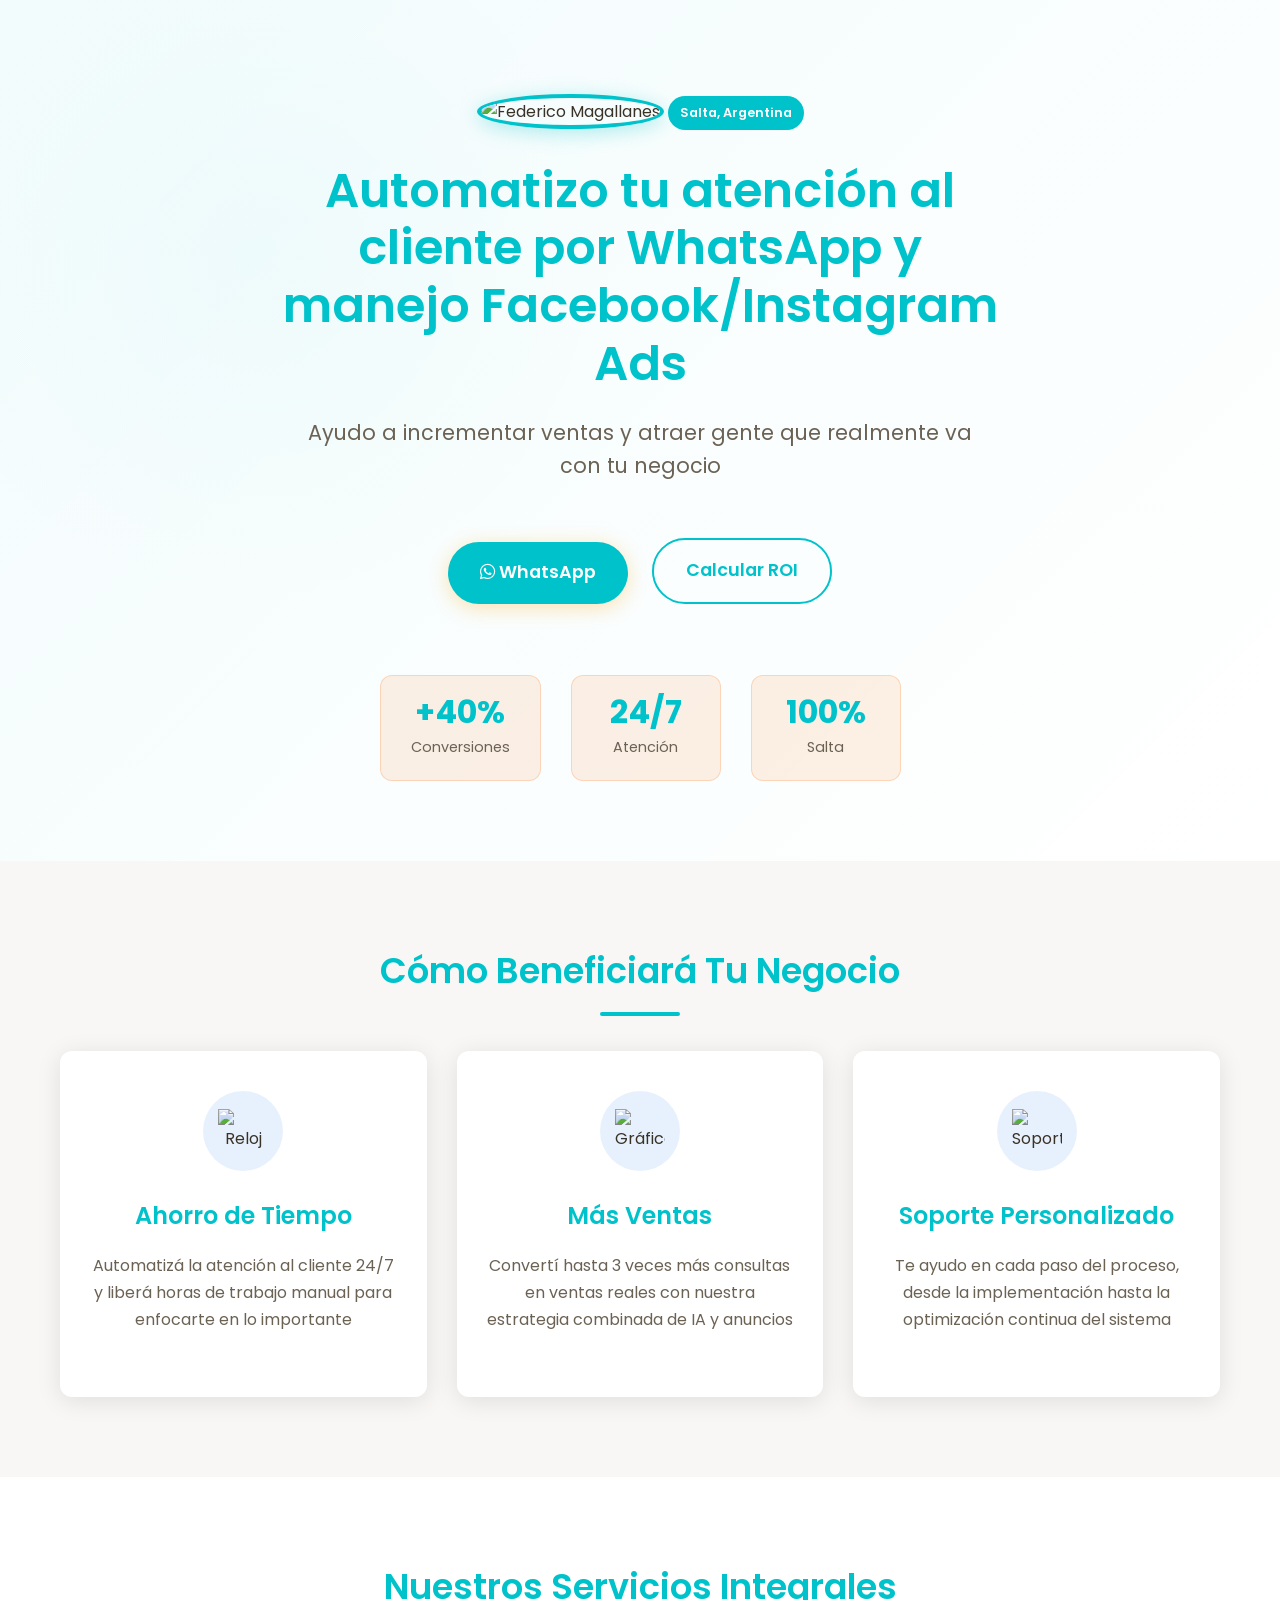
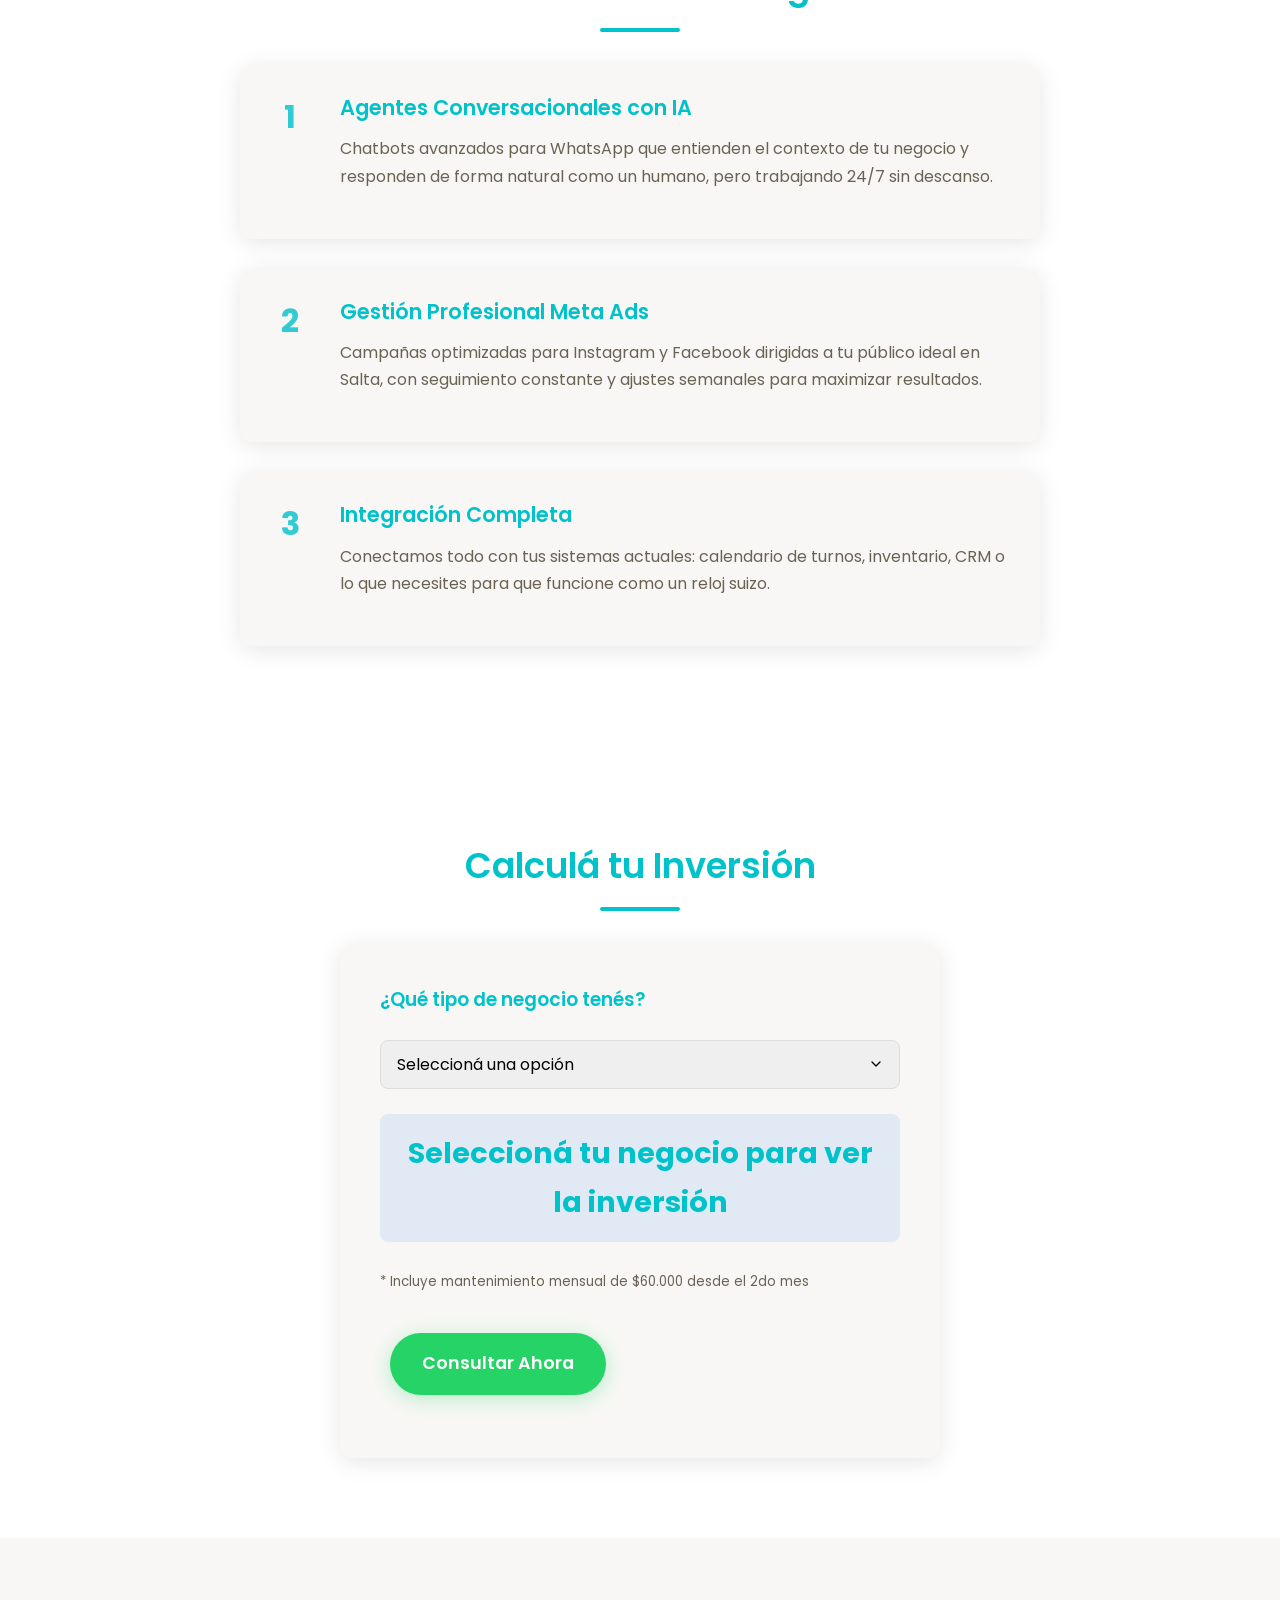
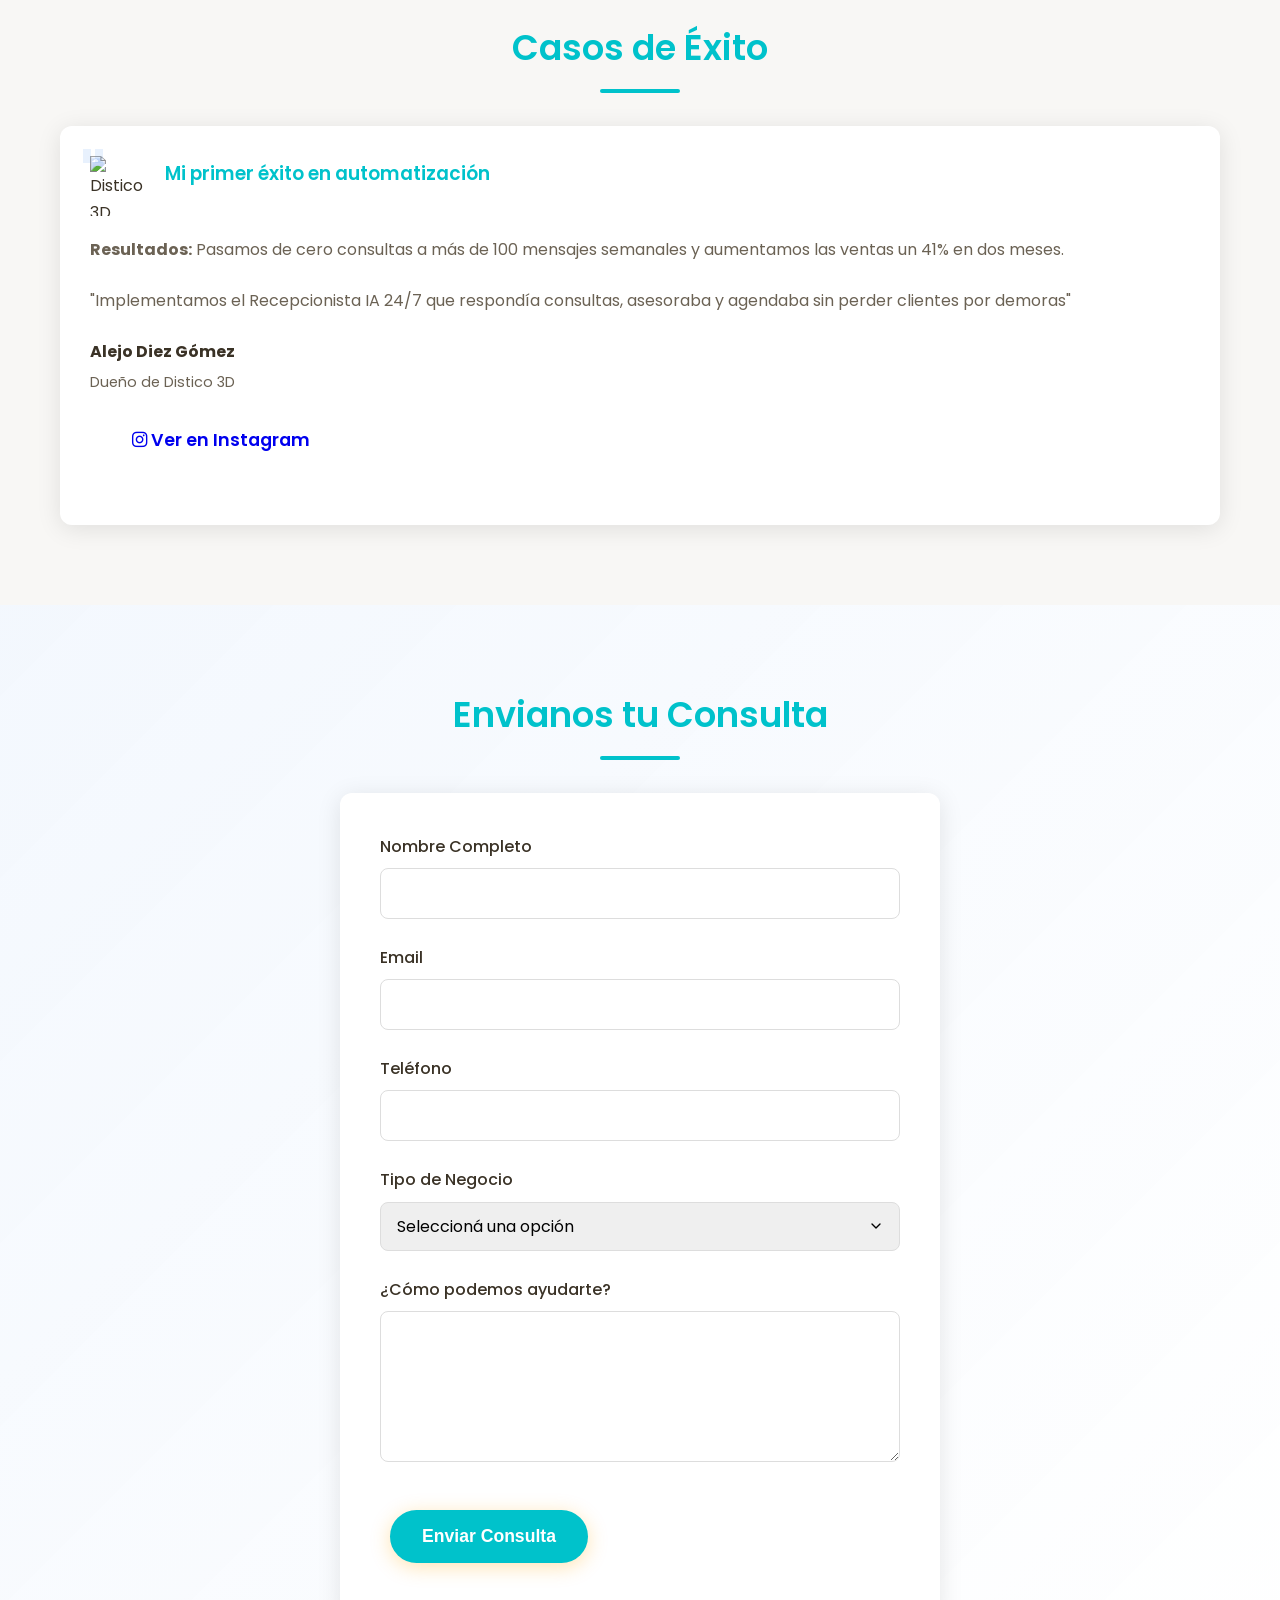
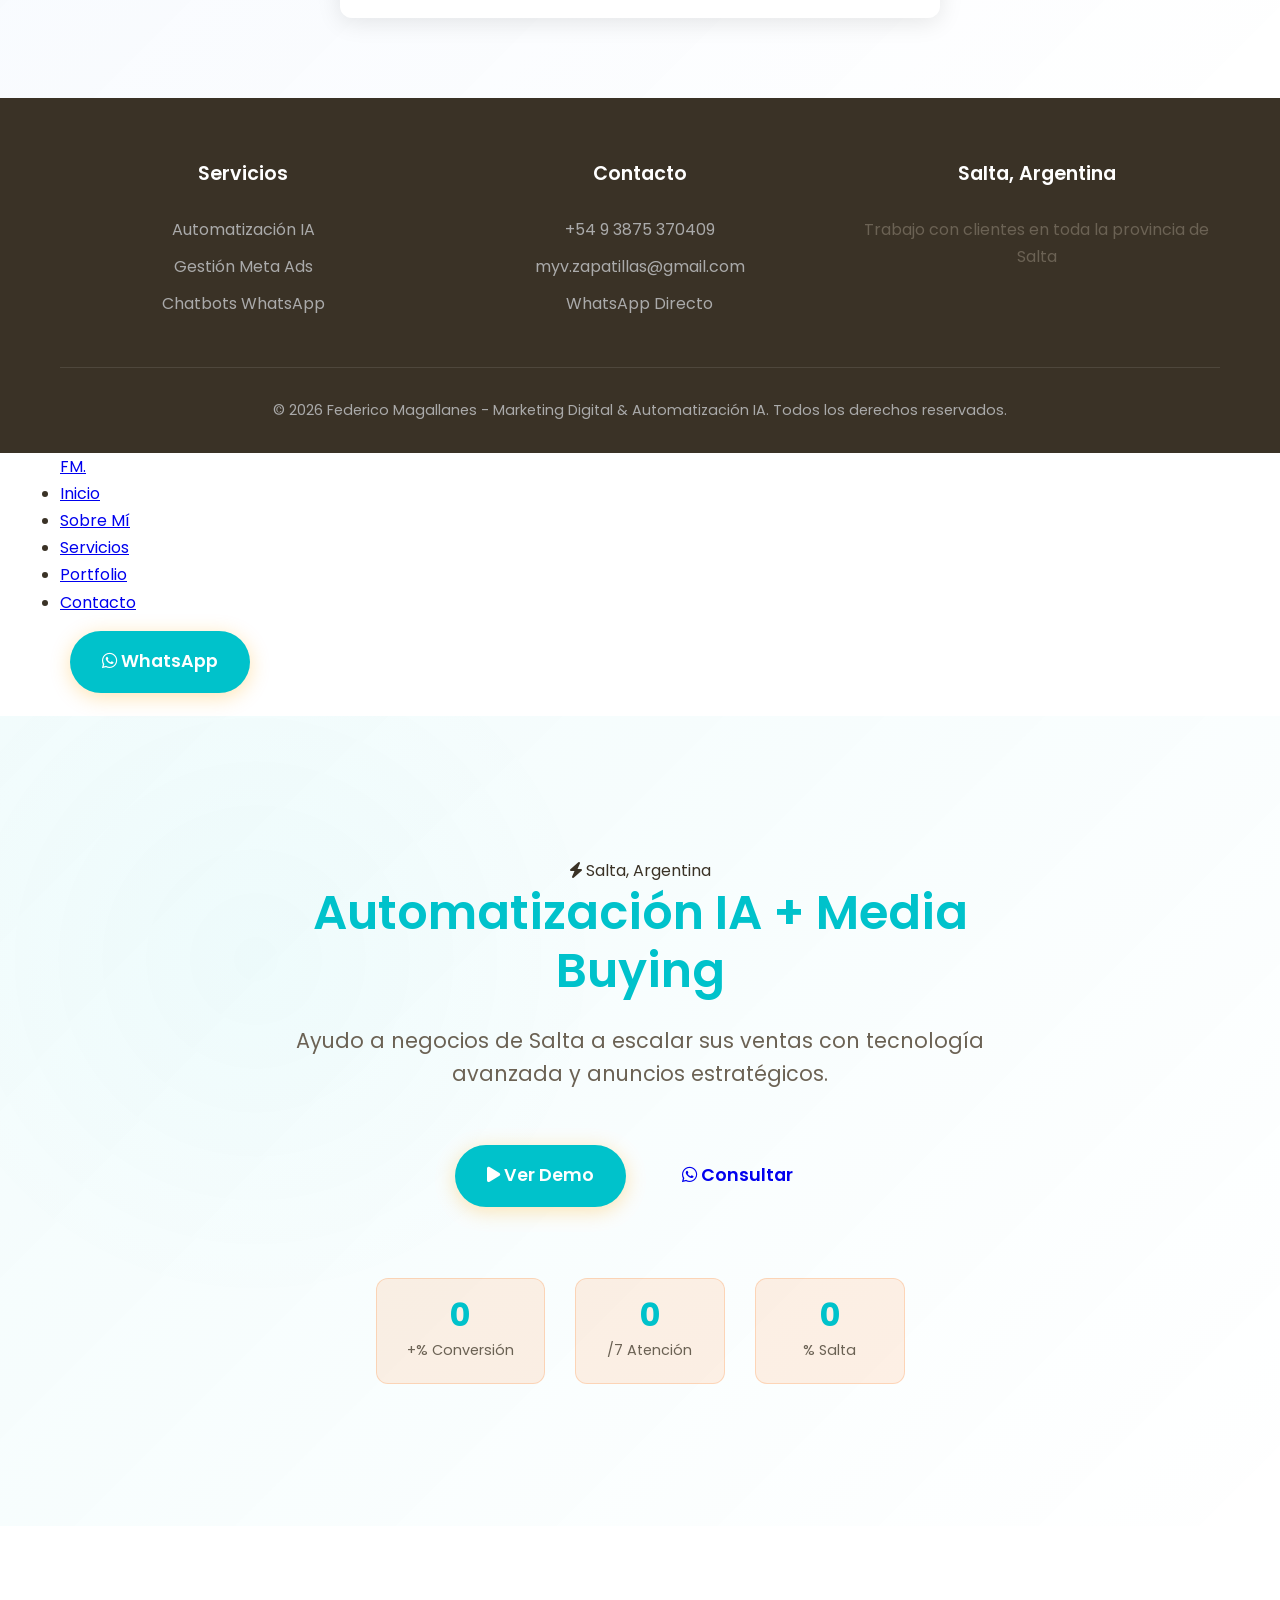
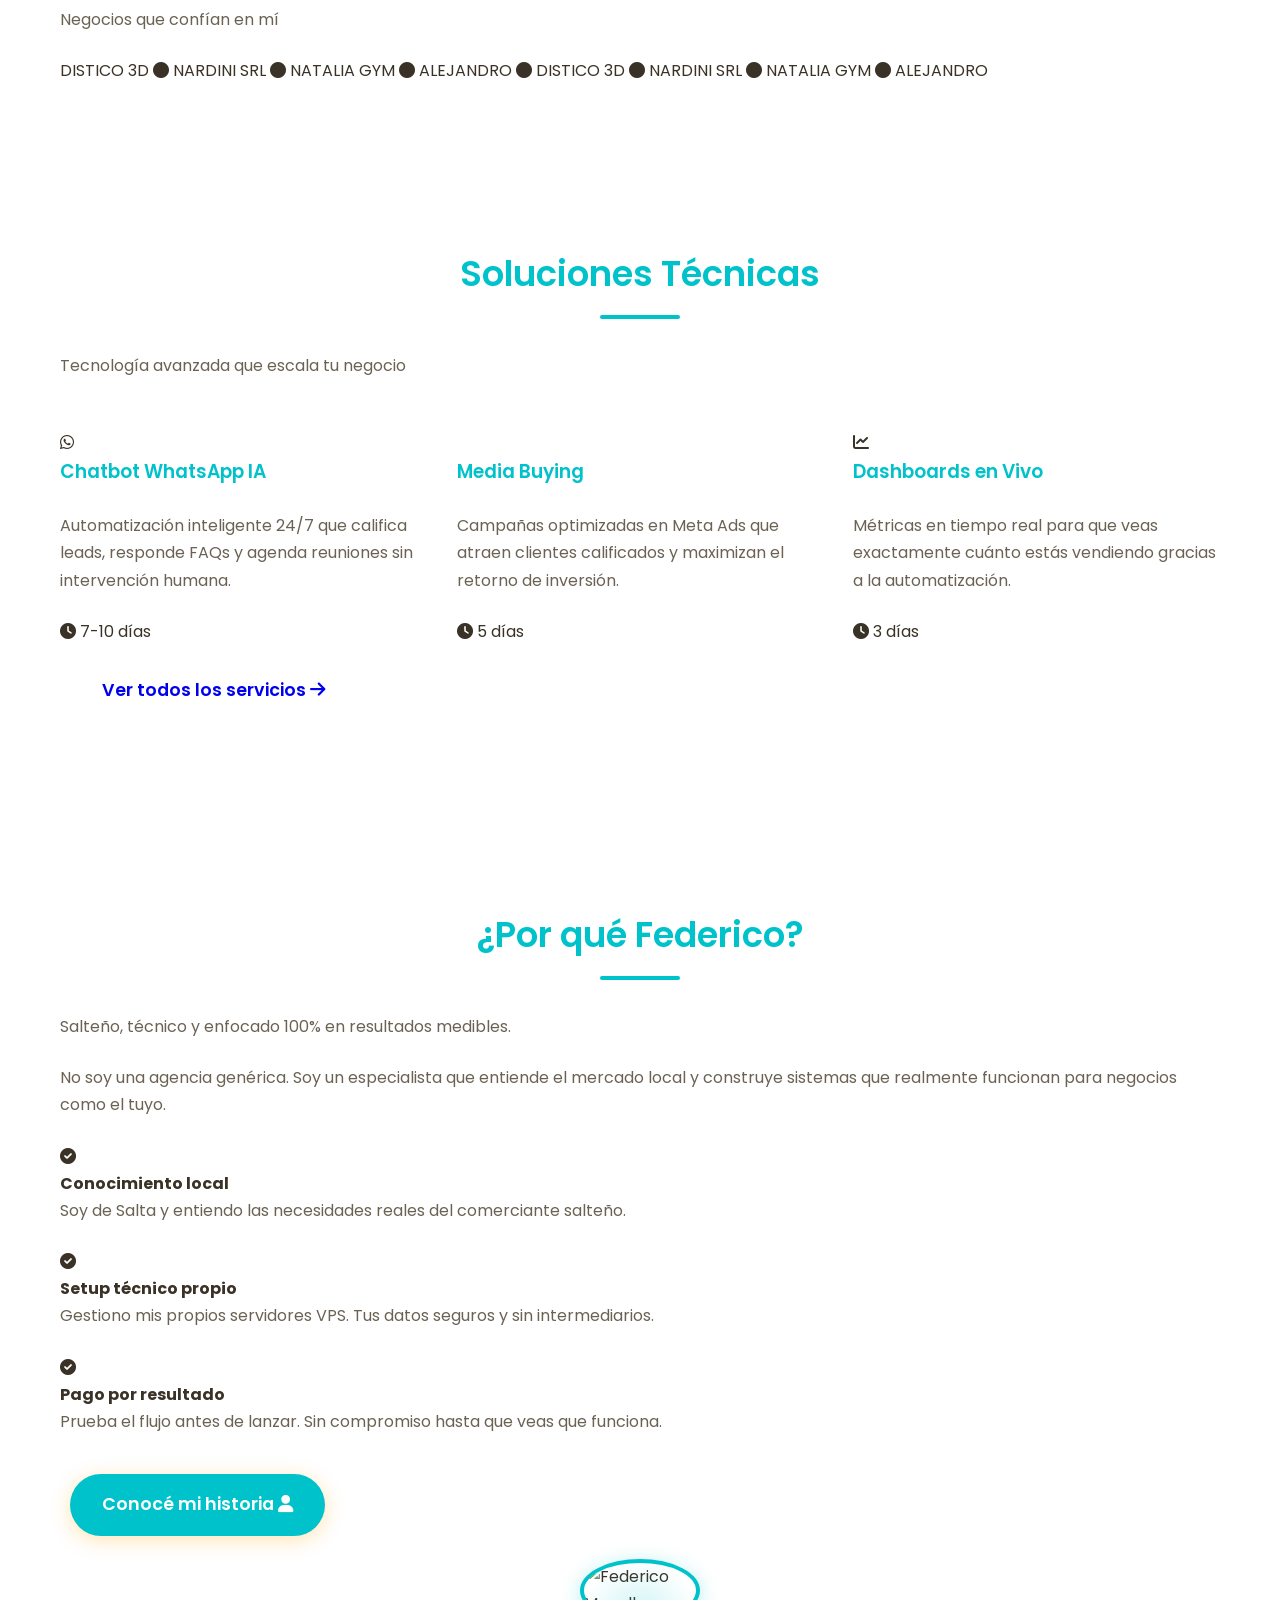
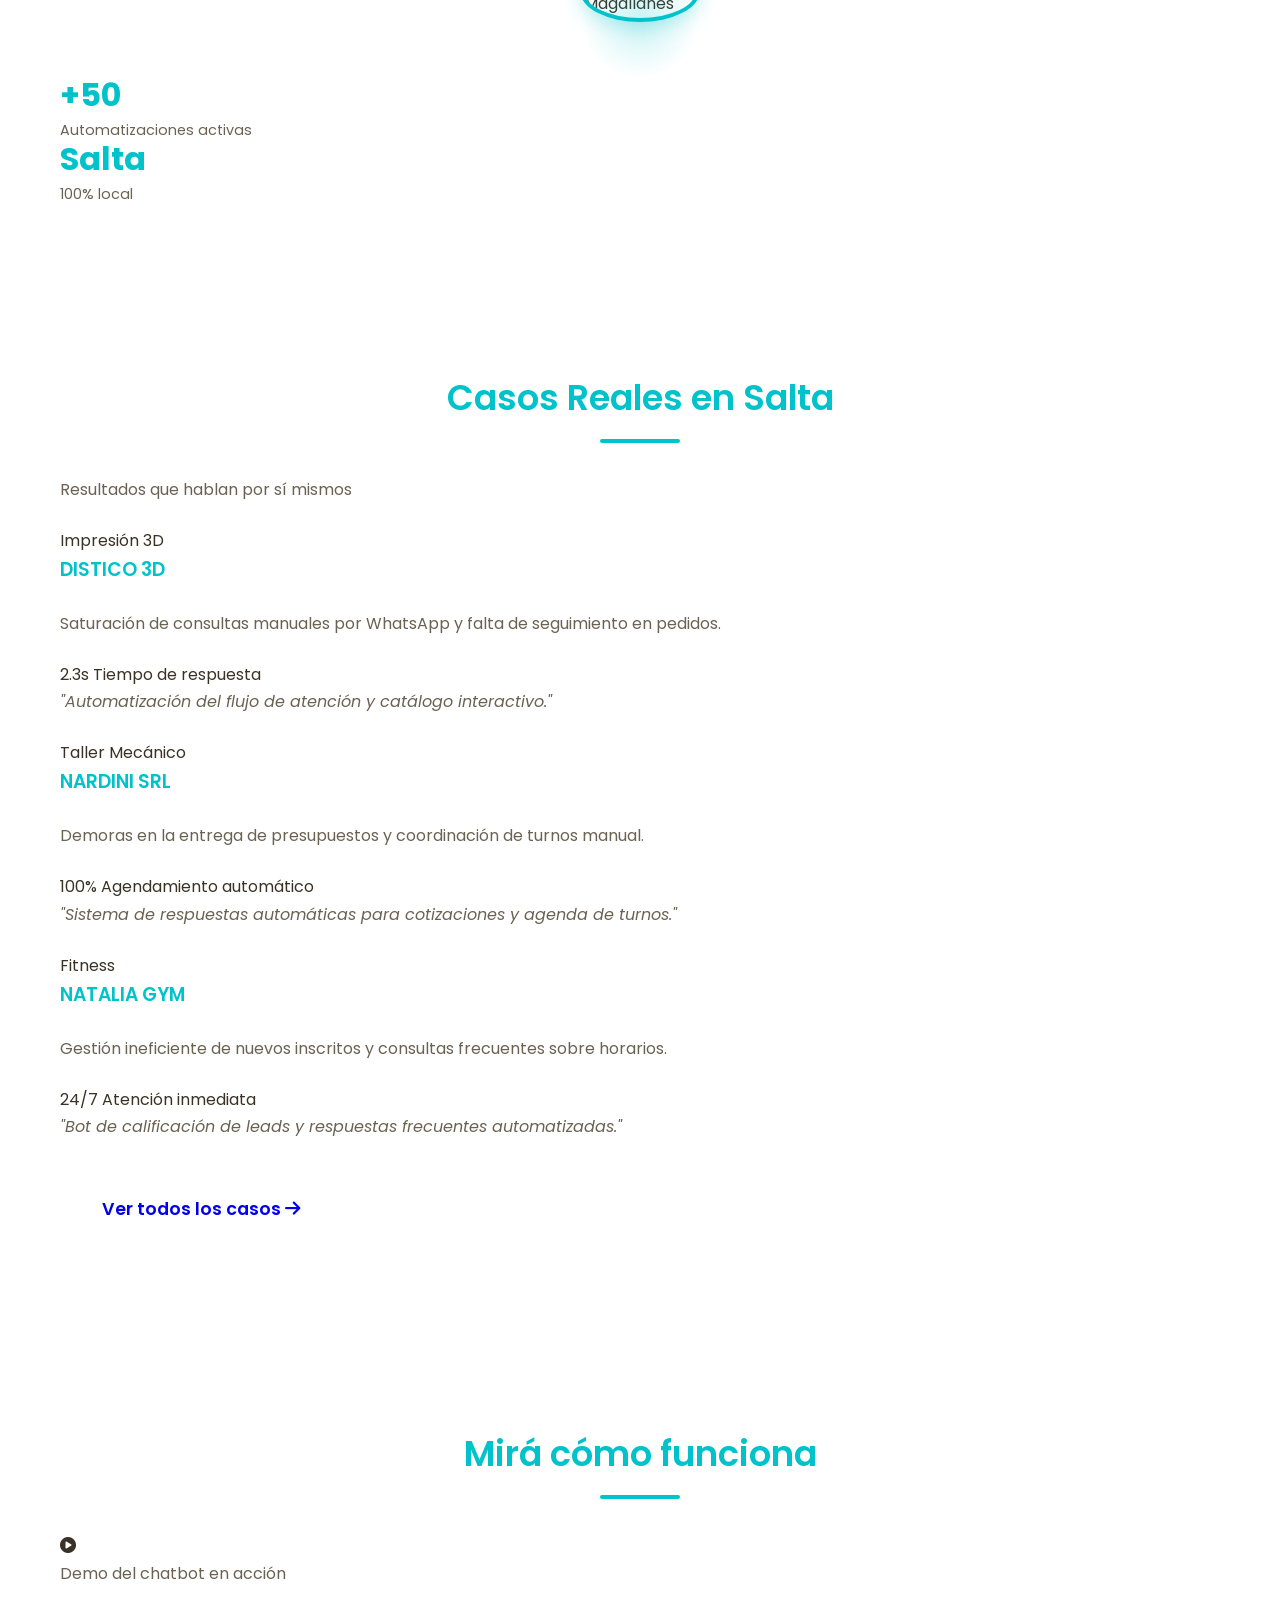
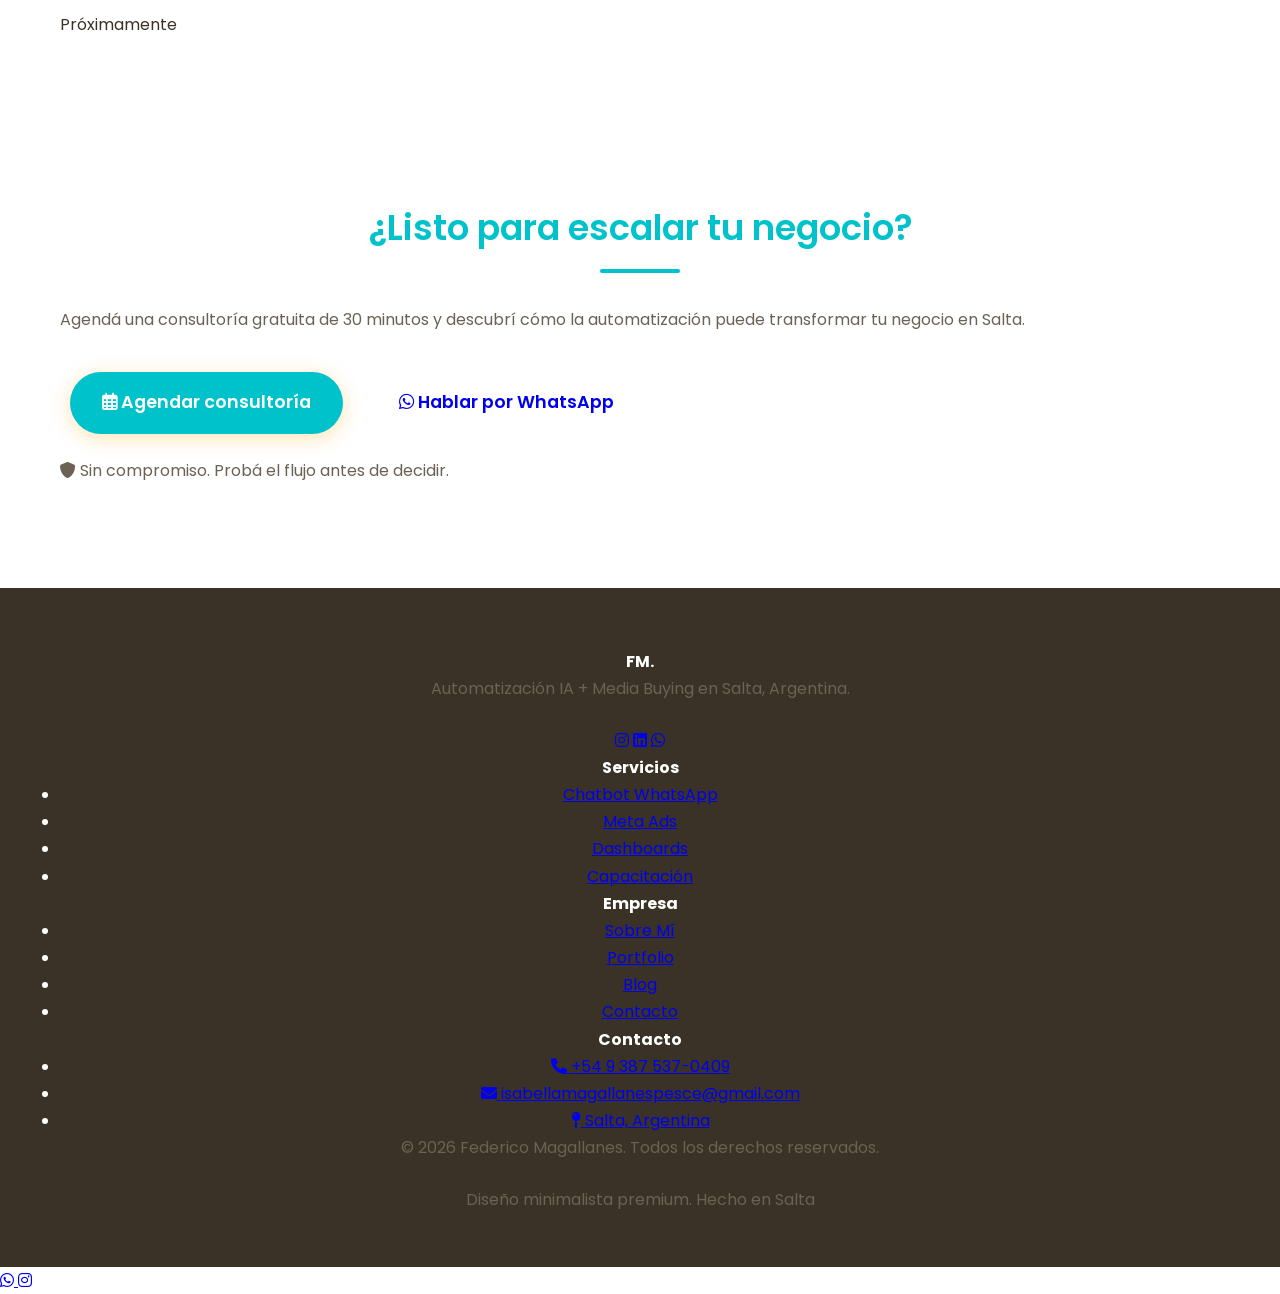
==== index.html @ a5367e41 "refactor: Eliminar casos de éxito, actualizar imágenes y cambiar email Co-authored-by: aider (openro" ====
<!DOCTYPE html>
<html lang="es">
<head>
    <meta charset="UTF-8">
    <meta name="viewport" content="width=device-width, initial-scale=1.0">
    <title>Federico Magallanes - Automatización IA + Meta Ads para Negocios</title>
    <link rel="preconnect" href="https://fonts.googleapis.com">
    <link rel="preconnect" href="https://fonts.gstatic.com" crossorigin>
    <link href="https://fonts.googleapis.com/css2?family=Poppins:wght@300;400;500;600;700&display=swap" rel="stylesheet">
    <style>
        :root {
            --primary: #FF8C66; /* Gris anaranjado */
            --primary-dark: #E67E5A;
            --primary-light: rgba(255, 140, 102, 0.1);
            --text: #1A1A1A;
            --text-light: #666666;
            --bg: #F8F9FA;
            --card-bg: #FFFFFF;
            --shadow: 0 4px 24px rgba(0, 0, 0, 0.1);
            --transition: all 0.3s cubic-bezier(0.25, 0.8, 0.25, 1);
            --glow: 0 0 15px rgba(255, 165, 0, 0.3);
            --whatsapp: #25D366;
        }

        * {
            margin: 0;
            padding: 0;
            box-sizing: border-box;
        }

        body {
            background-color: var(--bg);
            color: var(--text);
            font-family: 'Poppins', sans-serif;
            line-height: 1.7;
            scroll-behavior: smooth;
        }

        .container {
            max-width: 1200px;
            margin: 0 auto;
            padding: 0 20px;
        }

        section {
            padding: 80px 0;
            position: relative;
        }

        h1, h2, h3 {
            color: var(--primary);
            margin-bottom: 1.5rem;
            font-weight: 600;
        }

        h1 {
            font-size: 3rem;
            line-height: 1.2;
        }

        h2 {
            font-size: 2.2rem;
            text-align: center;
            margin-bottom: 3rem;
            position: relative;
        }

        h2:after {
            content: '';
            position: absolute;
            bottom: -15px;
            left: 50%;
            transform: translateX(-50%);
            width: 80px;
            height: 4px;
            background: var(--primary);
            border-radius: 2px;
        }

        p {
            color: var(--text-light);
            margin-bottom: 1.5rem;
        }

        /* Hero Section Premium */
        .hero {
            min-height: 90vh;
            display: flex;
            align-items: center;
            text-align: center;
            position: relative;
            overflow: hidden;
            background: 
                linear-gradient(135deg, rgba(255,107,0,0.08) 0%, rgba(0,0,0,0) 100%),
                radial-gradient(circle at 20% 30%, rgba(255,107,0,0.05) 0%, transparent 30%);
        }

        .hero-content {
            max-width: 800px;
            margin: 0 auto;
            position: relative;
            z-index: 2;
        }

        .hero p.hero-subtitle {
            font-size: 1.3rem;
            margin-bottom: 2.5rem;
            max-width: 700px;
            margin-left: auto;
            margin-right: auto;
            line-height: 1.6;
        }

        .hero-cta {
            margin-bottom: 3rem;
        }

        .hero-stats {
            display: flex;
            justify-content: center;
            gap: 30px;
            flex-wrap: wrap;
            margin-top: 40px;
        }

        .stat-item {
            text-align: center;
            background: rgba(255,107,0,0.1);
            padding: 20px 30px;
            border-radius: 12px;
            min-width: 150px;
            border: 1px solid rgba(255,107,0,0.2);
        }

        .stat-number {
            display: block;
            font-size: 2rem;
            font-weight: 700;
            color: var(--primary);
            line-height: 1;
            margin-bottom: 5px;
        }

        .stat-label {
            font-size: 0.9rem;
            color: var(--text-light);
        }

        @media (max-width: 768px) {
            .hero-stats {
                gap: 15px;
            }
            .stat-item {
                padding: 15px;
                min-width: 120px;
            }
            .stat-number {
                font-size: 1.5rem;
            }
        }

        .hero-bg {
            position: absolute;
            opacity: 0.03;
            font-size: 30rem;
            font-weight: 700;
            color: var(--primary);
            z-index: 1;
            user-select: none;
        }

        .bg-left {
            left: -100px;
            top: -100px;
        }

        .bg-right {
            right: -100px;
            bottom: -100px;
        }

        /* Premium Button Styles */
        .btn {
            display: inline-block;
            padding: 16px 32px;
            border-radius: 50px;
            font-weight: 600;
            text-decoration: none;
            transition: var(--transition);
            cursor: pointer;
            border: none;
            font-size: 1.1rem;
            margin: 15px 10px;
            text-align: center;
            position: relative;
            overflow: hidden;
        }

        .btn-primary {
            background-color: var(--primary);
            color: white;
            box-shadow: 0 4px 20px rgba(255, 165, 0, 0.3);
        }

        .btn-whatsapp {
            background-color: var(--whatsapp);
            color: white;
            box-shadow: 0 4px 20px rgba(37, 211, 102, 0.3);
        }

        .btn-whatsapp:hover {
            background-color: #20B85E;
            transform: translateY(-2px);
            box-shadow: 0 6px 20px rgba(37, 211, 102, 0.4);
        }

        .btn-primary:hover {
            transform: translateY(-3px);
            box-shadow: var(--glow);
        }

        .btn-secondary {
            background-color: transparent;
            color: var(--primary);
            border: 2px solid var(--primary);
        }

        .btn-secondary:hover {
            background-color: var(--primary-light);
            transform: translateY(-3px);
        }

        /* Benefits Section */
        .benefits {
            background-color: var(--card-bg);
        }

        .benefits-grid {
            display: grid;
            grid-template-columns: repeat(auto-fit, minmax(300px, 1fr));
            gap: 30px;
            margin-top: 50px;
        }

        .benefit-card {
            background: white;
            border-radius: 12px;
            padding: 40px 30px;
            box-shadow: var(--shadow);
            transition: var(--transition);
            text-align: center;
        }

        .benefit-card:hover {
            transform: translateY(-10px);
            box-shadow: 0 15px 30px rgba(0,0,0,0.12);
        }

        .benefit-icon {
            width: 80px;
            height: 80px;
            margin: 0 auto 25px;
            border-radius: 50%;
            background: rgba(26,115,232,0.1);
            display: flex;
            align-items: center;
            justify-content: center;
            transition: var(--transition);
        }

        .benefit-card:hover .benefit-icon {
            background: rgba(26,115,232,0.2);
            transform: scale(1.1);
        }

        .benefit-icon svg {
            width: 40px;
            height: 40px;
            fill: var(--primary);
        }

        .benefit-card h3 {
            margin-bottom: 15px;
            font-size: 1.5rem;
        }

        /* Features Section */
        .features-list {
            max-width: 800px;
            margin: 0 auto;
        }

        .feature-item {
            display: flex;
            align-items: flex-start;
            margin-bottom: 30px;
            background: var(--card-bg);
            padding: 25px;
            border-radius: 12px;
            box-shadow: var(--shadow);
            transition: var(--transition);
        }

        .feature-item:hover {
            transform: translateY(-5px);
            box-shadow: 0 10px 25px rgba(0,0,0,0.1);
        }

        .feature-number {
            font-size: 2rem;
            font-weight: 700;
            color: var(--primary);
            opacity: 0.8;
            margin-right: 25px;
            min-width: 50px;
            text-align: center;
        }

        .feature-content h3 {
            margin-bottom: 10px;
            font-size: 1.3rem;
        }

        /* Contact Form */
        .contact {
            background: linear-gradient(135deg, rgba(26,115,232,0.05) 0%, rgba(255,255,255,0) 100%);
        }

        .form-container {
            max-width: 600px;
            margin: 0 auto;
            background: white;
            padding: 40px;
            border-radius: 12px;
            box-shadow: var(--shadow);
        }

        .form-group {
            margin-bottom: 25px;
        }

        .form-group label {
            display: block;
            margin-bottom: 8px;
            font-weight: 500;
            color: var(--text);
        }

        .form-control {
            width: 100%;
            padding: 12px 16px;
            border: 1px solid #ddd;
            border-radius: 8px;
            font-size: 1rem;
            font-family: 'Poppins', sans-serif;
            transition: var(--transition);
        }

        .form-control:focus {
            border-color: var(--primary);
            outline: none;
            box-shadow: 0 0 0 2px rgba(26,115,232,0.2);
        }

        /* Calculator Section */
        .calculator {
            background-color: var(--card-bg);
            padding: 40px;
            border-radius: 12px;
            box-shadow: var(--shadow);
            max-width: 600px;
            margin: 0 auto;
            transition: var(--transition);
        }

        .calculator:hover {
            box-shadow: 0 15px 30px rgba(0,0,0,0.1);
        }

        select {
            appearance: none;
            background-image: url("data:image/svg+xml;charset=UTF-8,%3csvg xmlns='http://www.w3.org/2000/svg' viewBox='0 0 24 24' fill='none' stroke='currentColor' stroke-width='2' stroke-linecap='round' stroke-linejoin='round'%3e%3cpolyline points='6 9 12 15 18 9'%3e%3c/polyline%3e%3c/svg%3e");
            background-repeat: no-repeat;
            background-position: right 15px center;
            background-size: 16px;
        }

        .price-display {
            font-size: 1.8rem;
            font-weight: 700;
            color: var(--primary);
            margin: 25px 0;
            text-align: center;
            padding: 15px;
            background: rgba(26,115,232,0.1);
            border-radius: 8px;
            transition: var(--transition);
        }

        /* Caso de Estudio y Testimonios */
        .case-study-header {
            display: flex;
            align-items: center;
            gap: 15px;
            margin-bottom: 20px;
        }

        .case-logo {
            width: 60px;
            height: 60px;
            object-fit: contain;
        }

        .case-study-stats {
            display: flex;
            justify-content: space-around;
            margin: 20px 0;
        }

        .stat {
            text-align: center;
        }

        .stat .number {
            font-size: 1.8rem;
            font-weight: 700;
            color: var(--primary);
            display: block;
            line-height: 1;
        }

        .stat .label {
            font-size: 0.9rem;
            color: var(--text-light);
        }

        .case-instagram-btn {
            margin-top: 20px;
            display: inline-flex;
            align-items: center;
            gap: 8px;
        }
        .testimonials {
            background-color: var(--card-bg);
        }

        .testimonial-grid {
            display: grid;
            grid-template-columns: repeat(auto-fit, minmax(280px, 1fr));
            gap: 30px;
        }

        .testimonial-card {
            background: white;
            padding: 30px;
            border-radius: 12px;
            box-shadow: var(--shadow);
            position: relative;
            transition: var(--transition);
        }

        .testimonial-card:hover {
            transform: translateY(-5px);
        }

        .testimonial-card:before {
            content: '"';
            position: absolute;
            top: 20px;
            left: 20px;
            font-size: 4rem;
            color: rgba(26,115,232,0.1);
            font-weight: 700;
            line-height: 1;
            z-index: 0;
        }

        .testimonial-content {
            position: relative;
            z-index: 1;
        }

        .testimonial-author {
            display: flex;
            align-items: center;
            margin-top: 25px;
        }

        .author-avatar {
            width: 50px;
            height: 50px;
            border-radius: 50%;
            overflow: hidden;
            margin-right: 15px;
            background: var(--primary);
            color: white;
            display: flex;
            align-items: center;
            justify-content: center;
            font-weight: 700;
        }

        .author-info h4 {
            margin-bottom: 5px;
            color: var(--text);
        }

        .author-info p {
            color: var(--text-light);
            font-size: 0.9rem;
            margin: 0;
        }

        /* Footer */
        footer {
            background-color: var(--text);
            color: white;
            padding: 60px 0 30px;
            text-align: center;
        }

        .footer-content {
            display: grid;
            grid-template-columns: repeat(auto-fit, minmax(250px, 1fr));
            gap: 30px;
            margin-bottom: 40px;
        }

        .footer-column h3 {
            color: white;
            margin-bottom: 25px;
            font-size: 1.2rem;
        }

        .footer-column ul {
            list-style: none;
        }

        .footer-column li {
            margin-bottom: 10px;
        }

        .footer-column a {
            color: #aaa;
            text-decoration: none;
            transition: var(--transition);
        }

        .footer-column a:hover {
            color: white;
            text-decoration: underline;
        }

        .copyright {
            padding-top: 30px;
            border-top: 1px solid rgba(255,255,255,0.1);
            color: #aaa;
            font-size: 0.9rem;
        }

        /* Animations */
        @keyframes fadeIn {
            from { opacity: 0; transform: translateY(20px); }
            to { opacity: 1; transform: translateY(0); }
        }

        .fade-in {
            animation: fadeIn 0.6s ease-out forwards;
        }

        .delay-1 { animation-delay: 0.2s; }
        .delay-2 { animation-delay: 0.4s; }
        .delay-3 { animation-delay: 0.6s; }

        /* Responsive */
        @media (max-width: 768px) {
            h1 {
                font-size: 2.5rem;
            }
            h2 {
                font-size: 2rem;
            }
            section {
                padding: 60px 0;
            }
        }

        @media (max-width: 480px) {
            h1 {
                font-size: 2rem;
            }
            h2 {
                font-size: 1.7rem;
            }
            .hero {
                min-height: 70vh;
            }
            .form-container,
            .calculator {
                padding: 25px;
            }
            .btn {
                display: block;
                width: 100%;
            }
        }
    </style>
</head>
<body>
    <!-- Hero Section -->
    <section class="hero">
        <div class="hero-content container">
            <div class="hero-profile">
                <img src="assets/img/federico-profile.png" alt="Federico Magallanes" class="profile-photo">
                <div class="profile-badge">Salta, Argentina</div>
            </div>
            <h1>Automatizo tu atención al cliente por WhatsApp y manejo Facebook/Instagram Ads</h1>
            <p class="hero-subtitle">Ayudo a incrementar ventas y atraer gente que realmente va con tu negocio</p>
            <div class="hero-cta">
                <a href="https://wa.me/5493875370409" class="btn btn-primary" target="_blank">
                    <i class="fab fa-whatsapp"></i> WhatsApp
                </a>
                <a href="#calculator" class="btn btn-secondary">Calcular ROI</a>
            </div>
            <div class="hero-stats">
                <div class="stat-item">
                    <span class="stat-number">+40%</span>
                    <span class="stat-label">Conversiones</span>
                </div>
                <div class="stat-item">
                    <span class="stat-number">24/7</span>
                    <span class="stat-label">Atención</span>
                </div>
                <div class="stat-item">
                    <span class="stat-number">100%</span>
                    <span class="stat-label">Salta</span>
                </div>
            </div>
        </div>
    </section>

    <!-- Benefits Section -->
    <section id="benefits" class="benefits">
        <div class="container">
            <h2>Cómo Beneficiará Tu Negocio</h2>
            <div class="benefits-grid">
                <div class="benefit-card fade-in delay-1">
                    <div class="benefit-icon">
                        <img src="https://cdn-icons-png.flaticon.com/512/3209/3209100.png" alt="Reloj" style="width: 50px;">
                    </div>
                    <h3>Ahorro de Tiempo</h3>
                    <p>Automatizá la atención al cliente 24/7 y liberá horas de trabajo manual para enfocarte en lo importante</p>
                </div>
                <div class="benefit-card fade-in delay-2">
                    <div class="benefit-icon">
                        <img src="https://cdn-icons-png.flaticon.com/512/3135/3135679.png" alt="Gráfico" style="width: 50px;">
                    </div>
                    <h3>Más Ventas</h3>
                    <p>Convertí hasta 3 veces más consultas en ventas reales con nuestra estrategia combinada de IA y anuncios</p>
                </div>
                <div class="benefit-card fade-in delay-3">
                    <div class="benefit-icon">
                        <img src="https://cdn-icons-png.flaticon.com/512/1006/1006363.png" alt="Soporte" style="width: 50px;">
                    </div>
                    <h3>Soporte Personalizado</h3>
                    <p>Te ayudo en cada paso del proceso, desde la implementación hasta la optimización continua del sistema</p>
                </div>
            </div>
        </div>
    </section>

    <!-- Features Section -->
    <section class="features">
        <div class="container">
            <h2>Nuestros Servicios Integrales</h2>
            <div class="features-list">
                <div class="feature-item fade-in">
                    <div class="feature-number">1</div>
                    <div class="feature-content">
                        <h3>Agentes Conversacionales con IA</h3>
                        <p>Chatbots avanzados para WhatsApp que entienden el contexto de tu negocio y responden de forma natural como un humano, pero trabajando 24/7 sin descanso.</p>
                    </div>
                </div>
                <div class="feature-item fade-in delay-1">
                    <div class="feature-number">2</div>
                    <div class="feature-content">
                        <h3>Gestión Profesional Meta Ads</h3>
                        <p>Campañas optimizadas para Instagram y Facebook dirigidas a tu público ideal en Salta, con seguimiento constante y ajustes semanales para maximizar resultados.</p>
                    </div>
                </div>
                <div class="feature-item fade-in delay-2">
                    <div class="feature-number">3</div>
                    <div class="feature-content">
                        <h3>Integración Completa</h3>
                        <p>Conectamos todo con tus sistemas actuales: calendario de turnos, inventario, CRM o lo que necesites para que funcione como un reloj suizo.</p>
                    </div>
                </div>
            </div>
        </div>
    </section>

    <!-- Calculator Section -->
    <section class="calculator-section">
        <div class="container">
            <h2>Calculá tu Inversión</h2>
            <div class="calculator fade-in">
                <h3>¿Qué tipo de negocio tenés?</h3>
                <select id="businessType" class="form-control">
                    <option value="">Seleccioná una opción</option>
                    <option value="300000">Comercio simple (ropa, ferretería, dietética)</option>
                    <option value="350000">Gastronomía (cafetería, restaurante)</option>
                    <option value="400000">Servicios profesionales (médico, abogado, contador)</option>
                    <option value="400000">Deportes y bienestar (pilates, gimnasio, canchita)</option>
                    <option value="500000">Inmobiliaria o turismo</option>
                    <option value="550000">Negocio con stock y asesoramiento (perfumería, tecnología)</option>
                    <option value="700000">Empresa mediana o múltiples sucursales</option>
                </select>
                <div class="price-display" id="priceDisplay">Seleccioná tu negocio para ver la inversión</div>
                <p><small>* Incluye mantenimiento mensual de $60.000 desde el 2do mes</small></p>
                <a href="https://wa.me/5493875370409" class="btn btn-whatsapp">Consultar Ahora</a>
            </div>
        </div>
    </section>

    <!-- Testimonials Section -->
    <section class="testimonials">
        <div class="container">
            <h2>Casos de Éxito</h2>
            <div class="testimonial-grid">
                <div class="testimonial-card fade-in">
                    <div class="case-study-header">
                        <img src="assets/img/clientes/logodistico.png" alt="Distico 3D" class="case-logo">
                        <h3>Mi primer éxito en automatización</h3>
                    </div>
                    <div class="testimonial-content">
                        <p><strong>Resultados:</strong> Pasamos de cero consultas a más de 100 mensajes semanales y aumentamos las ventas un 41% en dos meses.</p>
                        <p>"Implementamos el Recepcionista IA 24/7 que respondía consultas, asesoraba y agendaba sin perder clientes por demoras"</p>
                        <div class="author-info">
                            <h4>Alejo Diez Gómez</h4>
                            <p>Dueño de Distico 3D</p>
                        </div>
                        <a href="https://instagram.com/distico3d" target="_blank" class="btn btn-outline case-instagram-btn">
                            <i class="fab fa-instagram"></i> Ver en Instagram
                        </a>
                    </div>
                </div>
            </div>
        </div>
    </section>

    <!-- Contact Section -->
    <section id="contact" class="contact">
        <div class="container">
            <h2>Envianos tu Consulta</h2>
            <div class="form-container fade-in">
                <form id="contactForm">
                    <div class="form-group">
                        <label for="name">Nombre Completo</label>
                        <input type="text" id="name" class="form-control" required>
                    </div>
                    <div class="form-group">
                        <label for="email">Email</label>
                        <input type="email" id="email" class="form-control" required>
                    </div>
                    <div class="form-group">
                        <label for="phone">Teléfono</label>
                        <input type="tel" id="phone" class="form-control" required>
                    </div>
                    <div class="form-group">
                        <label for="business">Tipo de Negocio</label>
                        <select id="business" class="form-control">
                            <option value="">Seleccioná una opción</option>
                            <option value="comercio">Comercio</option>
                            <option value="gastronomia">Gastronomía</option>
                            <option value="servicios">Servicios Profesionales</option>
                            <option value="otros">Otros</option>
                        </select>
                    </div>
                    <div class="form-group">
                        <label for="message">¿Cómo podemos ayudarte?</label>
                        <textarea id="message" rows="5" class="form-control"></textarea>
                    </div>
                    <button type="submit" class="btn btn-primary">Enviar Consulta</button>
                </form>
            </div>
        </div>
    </section>

    <!-- Footer -->
    <footer>
        <div class="container">
            <div class="footer-content">
                <div class="footer-column">
                    <h3>Servicios</h3>
                    <ul>
                        <li><a href="#">Automatización IA</a></li>
                        <li><a href="#">Gestión Meta Ads</a></li>
                        <li><a href="#">Chatbots WhatsApp</a></li>
                    </ul>
                </div>
                <div class="footer-column">
                    <h3>Contacto</h3>
                    <ul>
                        <li><a href="tel:+5493875370409">+54 9 3875 370409</a></li>
                        <li><a href="mailto:myv.zapatillas@gmail.com">myv.zapatillas@gmail.com</a></li>
                        <li><a href="https://wa.me/5493875370409">WhatsApp Directo</a></li>
                    </ul>
                </div>
                <div class="footer-column">
                    <h3>Salta, Argentina</h3>
                    <p>Trabajo con clientes en toda la provincia de Salta</p>
                </div>
            </div>
            <div class="copyright">
                &copy; 2026 Federico Magallanes - Marketing Digital &amp; Automatización IA. Todos los derechos reservados.
            </div>
        </div>
    </footer>

    <script>
        // Business Type Calculator
        const businessType = document.getElementById('businessType');
        const priceDisplay = document.getElementById('priceDisplay');

        businessType.addEventListener('change', function() {
            const price = parseInt(this.value);
            if (price) {
                priceDisplay.textContent = `Inversión desde: $${price.toLocaleString('es-AR')}`;
                priceDisplay.style.backgroundColor = 'rgba(26,115,232,0.1)';
            } else {
                priceDisplay.textContent = 'Seleccioná tu negocio para ver la inversión';
                priceDisplay.style.backgroundColor = 'transparent';
            }
        });

        // Smooth scrolling for anchor links
        document.querySelectorAll('a[href^="#"]').forEach(anchor => {
            anchor.addEventListener('click', function(e) {
                e.preventDefault();
                document.querySelector(this.getAttribute('href')).scrollIntoView({
                    behavior: 'smooth'
                });
            });
        });

        // Fake form submission
        document.getElementById('contactForm').addEventListener('submit', function(e) {
            e.preventDefault();
            alert('Gracias por tu consulta! Me comunicaré a la brevedad.');
            this.reset();
        });

        // Scroll animation trigger
        const animateOnScroll = () => {
            const elements = document.querySelectorAll('.fade-in');
            elements.forEach(el => {
                const elementTop = el.getBoundingClientRect().top;
                const windowHeight = window.innerHeight;
                if (elementTop < windowHeight - 100) {
                    el.style.opacity = '1';
                }
            });
        };

        window.addEventListener('scroll', animateOnScroll);
        window.addEventListener('load', animateOnScroll);
    </script>
</body>
</html>
<!DOCTYPE html>
<html lang="es">
<head>
    <meta charset="UTF-8">
    <meta name="viewport" content="width=device-width, initial-scale=1.0">
    
    <!-- SEO Meta Tags -->
    <title>Federico Magallanes | Automatización IA + Meta Ads en Salta</title>
    <meta name="description" content="Especialista en automatización con IA y Media Buyer. Ayudo a negocios de Salta a escalar sus ventas con tecnología avanzada y anuncios estratégicos.">
    <meta name="keywords" content="automatización WhatsApp Salta, chatbot para negocios Salta, Meta Ads Salta, experto n8n Argentina, Media Buyer Salta">
    <meta name="author" content="Federico Magallanes">
    <meta name="robots" content="index, follow">
    
    <!-- Open Graph -->
    <meta property="og:title" content="Federico Magallanes | Automatización IA + Meta Ads">
    <meta property="og:description" content="Escalá tu negocio en Salta con tecnología avanzada y anuncios estratégicos.">
    <meta property="og:type" content="website">
    <meta property="og:locale" content="es_AR">
    
    <!-- Favicon (SVG inline simple) -->
    <link rel="icon" type="image/svg+xml" href="data:image/svg+xml,<svg xmlns='http://www.w3.org/2000/svg' viewBox='0 0 100 100'><text y='.9em' font-size='90'></text></svg>">
    
    <!-- Fonts -->
    <link rel="preconnect" href="https://fonts.googleapis.com">
    <link rel="preconnect" href="https://fonts.gstatic.com" crossorigin>
    <link href="https://fonts.googleapis.com/css2?family=Poppins:wght@300;400;500;600;700&display=swap" rel="stylesheet">
    
    <!-- Font Awesome -->
    <link rel="stylesheet" href="https://cdnjs.cloudflare.com/ajax/libs/font-awesome/6.0.0/css/all.min.css">
    
    <!-- CSS Files -->
    <link rel="stylesheet" href="assets/css/main.css">
    <link rel="stylesheet" href="assets/css/components.css">
    <link rel="stylesheet" href="assets/css/animations.css">
</head>
<body>
    
    <!-- HEADER / NAVEGACIÓN -->
    <header class="header">
        <div class="nav-container container">
            <a href="index.html" class="logo">FM<span>.</span></a>
            <nav>
                <ul class="nav-menu">
                    <li><a href="index.html" class="nav-link active">Inicio</a></li>
                    <li><a href="sobre-mi.html" class="nav-link">Sobre Mí</a></li>
                    <li><a href="servicios.html" class="nav-link">Servicios</a></li>
                    <li><a href="portfolio.html" class="nav-link">Portfolio</a></li>
                    <li><a href="contacto.html" class="nav-link">Contacto</a></li>
                </ul>
            </nav>
            <a href="https://wa.me/5493875370409" class="btn btn-primary" target="_blank">
                <i class="fab fa-whatsapp"></i> WhatsApp
            </a>
        </div>
    </header>
    
    <main>
        
        <!-- HERO SECTION -->
        <section class="hero section">
            <div class="container">
                <div class="hero-content">
                    <div class="hero-badge scroll-fade-in">
                        <i class="fas fa-bolt"></i> Salta, Argentina
                    </div>
                    <h1 class="hero-title scroll-fade-in delay-100">
                        <span class="typewriter">Automatización IA + Media Buying</span>
                    </h1>
                    <p class="hero-subtitle scroll-fade-in delay-200">
                        Ayudo a negocios de Salta a escalar sus ventas con tecnología avanzada y anuncios estratégicos.
                    </p>
                    <div class="hero-cta scroll-fade-in delay-300">
                        <a href="#video-demo" class="btn btn-primary btn-large">
                            <i class="fas fa-play"></i> Ver Demo
                        </a>
                        <a href="https://wa.me/5493875370409" class="btn btn-outline btn-large" target="_blank">
                            <i class="fab fa-whatsapp"></i> Consultar
                        </a>
                    </div>
                    <div class="hero-stats scroll-fade-in delay-400">
                        <div class="stat-item">
                            <span class="stat-number counter-number" data-target="40">0</span>
                            <span class="stat-label">+% Conversión</span>
                        </div>
                        <div class="stat-item">
                            <span class="stat-number counter-number" data-target="24">0</span>
                            <span class="stat-label">/7 Atención</span>
                        </div>
                        <div class="stat-item">
                            <span class="stat-number counter-number" data-target="100">0</span>
                            <span class="stat-label">% Salta</span>
                        </div>
                    </div>
                </div>
            </div>
            <div class="hero-bg-pattern"></div>
        </section>
        
        <!-- LOGOS DE CONFIANZA (Marquee) -->
        <section class="trusted-by section">
            <div class="container">
                <p class="trusted-title scroll-fade-in">Negocios que confían en mí</p>
                <div class="marquee scroll-fade-in delay-100">
                    <div class="marquee-content">
                        <span class="marquee-item">DISTICO 3D</span>
                        <span class="marquee-separator"><i class="fas fa-circle"></i></span>
                        <span class="marquee-item">NARDINI SRL</span>
                        <span class="marquee-separator"><i class="fas fa-circle"></i></span>
                        <span class="marquee-item">NATALIA GYM</span>
                        <span class="marquee-separator"><i class="fas fa-circle"></i></span>
                        <span class="marquee-item">ALEJANDRO</span>
                        <span class="marquee-separator"><i class="fas fa-circle"></i></span>
                        <span class="marquee-item">DISTICO 3D</span>
                        <span class="marquee-separator"><i class="fas fa-circle"></i></span>
                        <span class="marquee-item">NARDINI SRL</span>
                        <span class="marquee-separator"><i class="fas fa-circle"></i></span>
                        <span class="marquee-item">NATALIA GYM</span>
                        <span class="marquee-separator"><i class="fas fa-circle"></i></span>
                        <span class="marquee-item">ALEJANDRO</span>
                    </div>
                </div>
            </div>
        </section>
        
        <!-- SERVICIOS DESTACADOS -->
        <section class="services-preview section">
            <div class="container">
                <h2 class="section-title scroll-fade-in">Soluciones Técnicas</h2>
                <p class="section-subtitle scroll-fade-in">Tecnología avanzada que escala tu negocio</p>
                
                <div class="services-grid">
                    <!-- Servicio 1 -->
                    <div class="card scroll-fade-up delay-100">
                        <div class="card-icon">
                            <i class="fab fa-whatsapp"></i>
                        </div>
                        <h3 class="card-title">Chatbot WhatsApp IA</h3>
                        <p class="card-text">Automatización inteligente 24/7 que califica leads, responde FAQs y agenda reuniones sin intervención humana.</p>
                        <div class="card-meta">
                            <span><i class="fas fa-clock"></i> 7-10 días</span>
                        </div>
                    </div>
                    
                    <!-- Servicio 2 -->
                    <div class="card scroll-fade-up delay-200">
                        <div class="card-icon">
                            <i class="fab fa-meta"></i>
                        </div>
                        <h3 class="card-title">Media Buying</h3>
                        <p class="card-text">Campañas optimizadas en Meta Ads que atraen clientes calificados y maximizan el retorno de inversión.</p>
                        <div class="card-meta">
                            <span><i class="fas fa-clock"></i> 5 días</span>
                        </div>
                    </div>
                    
                    <!-- Servicio 3 -->
                    <div class="card scroll-fade-up delay-300">
                        <div class="card-icon">
                            <i class="fas fa-chart-line"></i>
                        </div>
                        <h3 class="card-title">Dashboards en Vivo</h3>
                        <p class="card-text">Métricas en tiempo real para que veas exactamente cuánto estás vendiendo gracias a la automatización.</p>
                        <div class="card-meta">
                            <span><i class="fas fa-clock"></i> 3 días</span>
                        </div>
                    </div>
                </div>
                
                <div class="services-cta scroll-fade-in delay-400">
                    <a href="servicios.html" class="btn btn-outline">
                        Ver todos los servicios <i class="fas fa-arrow-right"></i>
                    </a>
                </div>
            </div>
        </section>
        
        <!-- ¿POR QUÉ FEDERICO? -->
        <section class="why-me section bg-light">
            <div class="container">
                <div class="why-grid">
                    <div class="why-content scroll-slide-left">
                        <h2 class="section-title text-left">¿Por qué Federico?</h2>
                        <p class="text-large">Salteño, técnico y enfocado 100% en resultados medibles.</p>
                        <p>No soy una agencia genérica. Soy un especialista que entiende el mercado local y construye sistemas que realmente funcionan para negocios como el tuyo.</p>
                        
                        <div class="why-features">
                            <div class="why-feature">
                                <i class="fas fa-check-circle"></i>
                                <div>
                                    <h4>Conocimiento local</h4>
                                    <p>Soy de Salta y entiendo las necesidades reales del comerciante salteño.</p>
                                </div>
                            </div>
                            <div class="why-feature">
                                <i class="fas fa-check-circle"></i>
                                <div>
                                    <h4>Setup técnico propio</h4>
                                    <p>Gestiono mis propios servidores VPS. Tus datos seguros y sin intermediarios.</p>
                                </div>
                            </div>
                            <div class="why-feature">
                                <i class="fas fa-check-circle"></i>
                                <div>
                                    <h4>Pago por resultado</h4>
                                    <p>Prueba el flujo antes de lanzar. Sin compromiso hasta que veas que funciona.</p>
                                </div>
                            </div>
                        </div>
                        
                        <a href="sobre-mi.html" class="btn btn-primary">
                            Conocé mi historia <i class="fas fa-user"></i>
                        </a>
                    </div>
                    
                    <div class="why-avatar scroll-slide-right">
                        <div class="avatar-container">
                            <img src="assets/img/federico-profile.png" alt="Federico Magallanes" class="profile-photo">
                            <div class="avatar-glow"></div>
                        </div>
                        <div class="avatar-stats">
                            <div class="stat-mini">
                                <span class="stat-number">+50</span>
                                <span class="stat-label">Automatizaciones activas</span>
                            </div>
                            <div class="stat-mini">
                                <span class="stat-number">Salta</span>
                                <span class="stat-label">100% local</span>
                            </div>
                        </div>
                    </div>
                </div>
            </div>
        </section>
        
        <!-- CASOS DE ÉXITO PREVIEW -->
        <section class="portfolio-preview section">
            <div class="container">
                <h2 class="section-title scroll-fade-in">Casos Reales en Salta</h2>
                <p class="section-subtitle scroll-fade-in">Resultados que hablan por sí mismos</p>
                
                <div class="portfolio-grid">
                    <!-- Caso 1: Distico -->
                    <div class="portfolio-card scroll-scale-in delay-100">
                        <div class="portfolio-badge">Impresión 3D</div>
                        <h3>DISTICO 3D</h3>
                        <p class="portfolio-problem">Saturación de consultas manuales por WhatsApp y falta de seguimiento en pedidos.</p>
                        <div class="portfolio-result">
                            <span class="result-number">2.3s</span>
                            <span class="result-label">Tiempo de respuesta</span>
                        </div>
                        <p><em>"Automatización del flujo de atención y catálogo interactivo."</em></p>
                    </div>
                    
                    <!-- Caso 2: Nardini -->
                    <div class="portfolio-card scroll-scale-in delay-200">
                        <div class="portfolio-badge">Taller Mecánico</div>
                        <h3>NARDINI SRL</h3>
                        <p class="portfolio-problem">Demoras en la entrega de presupuestos y coordinación de turnos manual.</p>
                        <div class="portfolio-result">
                            <span class="result-number">100%</span>
                            <span class="result-label">Agendamiento automático</span>
                        </div>
                        <p><em>"Sistema de respuestas automáticas para cotizaciones y agenda de turnos."</em></p>
                    </div>
                    
                    <!-- Caso 3: Natalia Gym -->
                    <div class="portfolio-card scroll-scale-in delay-300">
                        <div class="portfolio-badge">Fitness</div>
                        <h3>NATALIA GYM</h3>
                        <p class="portfolio-problem">Gestión ineficiente de nuevos inscritos y consultas frecuentes sobre horarios.</p>
                        <div class="portfolio-result">
                            <span class="result-number">24/7</span>
                            <span class="result-label">Atención inmediata</span>
                        </div>
                        <p><em>"Bot de calificación de leads y respuestas frecuentes automatizadas."</em></p>
                    </div>
                </div>
                
                <div class="portfolio-cta scroll-fade-in delay-400">
                    <a href="portfolio.html" class="btn btn-outline">
                        Ver todos los casos <i class="fas fa-arrow-right"></i>
                    </a>
                </div>
            </div>
        </section>
        
        <!-- VIDEO DEMO (placeholder) -->
        <section id="video-demo" class="video-section section bg-light">
            <div class="container">
                <h2 class="section-title scroll-fade-in">Mirá cómo funciona</h2>
                <div class="video-placeholder scroll-fade-in delay-100">
                    <div class="video-mockup">
                        <i class="fas fa-play-circle"></i>
                        <p>Demo del chatbot en acción</p>
                        <span class="video-coming">Próximamente</span>
                    </div>
                </div>
            </div>
        </section>
        
        <!-- CTA FINAL -->
        <section class="cta-section section">
            <div class="container">
                <div class="cta-box scroll-scale-in">
                    <h2 class="cta-title">¿Listo para escalar tu negocio?</h2>
                    <p class="cta-text">Agendá una consultoría gratuita de 30 minutos y descubrí cómo la automatización puede transformar tu negocio en Salta.</p>
                    <div class="cta-buttons">
                        <a href="https://calendly.com/federicomagallanes/consulta" class="btn btn-primary btn-large" target="_blank">
                            <i class="far fa-calendar-alt"></i> Agendar consultoría
                        </a>
                        <a href="https://wa.me/5493875370409" class="btn btn-outline btn-large" target="_blank">
                            <i class="fab fa-whatsapp"></i> Hablar por WhatsApp
                        </a>
                    </div>
                    <p class="cta-guarantee"><i class="fas fa-shield-alt"></i> Sin compromiso. Probá el flujo antes de decidir.</p>
                </div>
            </div>
        </section>
        
    </main>
    
    <!-- FOOTER -->
    <footer class="footer">
        <div class="container">
            <div class="footer-grid">
                <div class="footer-col">
                    <h4 class="footer-title">FM<span>.</span></h4>
                    <p>Automatización IA + Media Buying en Salta, Argentina.</p>
                    <div class="footer-social">
                        <a href="#"><i class="fab fa-instagram"></i></a>
                        <a href="#"><i class="fab fa-linkedin"></i></a>
                        <a href="#"><i class="fab fa-whatsapp"></i></a>
                    </div>
                </div>
                <div class="footer-col">
                    <h4 class="footer-title">Servicios</h4>
                    <ul class="footer-links">
                        <li><a href="servicios.html" class="footer-link">Chatbot WhatsApp</a></li>
                        <li><a href="servicios.html" class="footer-link">Meta Ads</a></li>
                        <li><a href="servicios.html" class="footer-link">Dashboards</a></li>
                        <li><a href="servicios.html" class="footer-link">Capacitación</a></li>
                    </ul>
                </div>
                <div class="footer-col">
                    <h4 class="footer-title">Empresa</h4>
                    <ul class="footer-links">
                        <li><a href="sobre-mi.html" class="footer-link">Sobre Mí</a></li>
                        <li><a href="portfolio.html" class="footer-link">Portfolio</a></li>
                        <li><a href="blog/index.html" class="footer-link">Blog</a></li>
                        <li><a href="contacto.html" class="footer-link">Contacto</a></li>
                    </ul>
                </div>
                <div class="footer-col">
                    <h4 class="footer-title">Contacto</h4>
                    <ul class="footer-links">
                        <li><a href="tel:+5493875370409" class="footer-link"><i class="fas fa-phone"></i> +54 9 387 537-0409</a></li>
                        <li><a href="mailto:isabellamagallanespesce@gmail.com" class="footer-link"><i class="fas fa-envelope"></i> isabellamagallanespesce@gmail.com</a></li>
                        <li><a href="#" class="footer-link"><i class="fas fa-map-pin"></i> Salta, Argentina</a></li>
                    </ul>
                </div>
            </div>
            <div class="footer-bottom">
                <p>&copy; 2026 Federico Magallanes. Todos los derechos reservados.</p>
                <p>Diseño minimalista premium. Hecho en Salta </p>
            </div>
        </div>
    </footer>
    
    <!-- BOTONES FLOTANTES -->
    <a href="https://wa.me/5493875370409" class="whatsapp-float" target="_blank">
        <i class="fab fa-whatsapp"></i>
    </a>
    <a href="https://instagram.com/fedemagallaneees" class="instagram-float" target="_blank">
        <i class="fab fa-instagram"></i>
    </a>
    
    <!-- JavaScript -->
    <script src="assets/js/main.js"></script>
    <script src="assets/js/animations.js"></script>
</body>
</html>
---- assets/css/main.css ----
/* Variables CSS */
:root {
  --primary: #00C2CB; /* Cyan como acento principal */
  --primary-dark: #0095A8;
  --primary-light: rgba(0, 194, 203, 0.1);
  --text: #3A3226; /* Gris marronado para texto */
  --text-light: #6B6254;
  --bg: #FFFFFF; /* Fondo blanco tiza */
  --card-bg: #F8F7F5;
  --shadow: 0 4px 24px rgba(0, 0, 0, 0.1);
  --transition: all 0.3s cubic-bezier(0.25, 0.8, 0.25, 1);
  --glow: 0 0 15px rgba(255, 165, 0, 0.3);
  --whatsapp: #25D366;
}

/* Reset y estilos base */
* {
  margin: 0;
  padding: 0;
  box-sizing: border-box;
}

body {
  background-color: var(--bg);
  color: var(--text);
  font-family: 'Poppins', sans-serif;
  line-height: 1.7;
  scroll-behavior: smooth;
}

/* Tipografía */
h1, h2, h3 {
  color: var(--primary);
  margin-bottom: 1.5rem;
  font-weight: 600;
}

h1 {
  font-size: 3rem;
  line-height: 1.2;
}

h2 {
  font-size: 2.2rem;
  text-align: center;
  margin-bottom: 3rem;
  position: relative;
}

h2:after {
  content: '';
  position: absolute;
  bottom: -15px;
  left: 50%;
  transform: translateX(-50%);
  width: 80px;
  height: 4px;
  background: var(--primary);
  border-radius: 2px;
}

p {
  color: var(--text-light);
  margin-bottom: 1.5rem;
}

/* Layout */
.container {
  max-width: 1200px;
  margin: 0 auto;
  padding: 0 20px;
}

section {
  padding: 80px 0;
  position: relative;
}

/* Responsive */
@media (max-width: 768px) {
  h1 {
    font-size: 2.5rem;
  }
  h2 {
    font-size: 2rem;
  }
  section {
    padding: 60px 0;
  }
}

@media (max-width: 480px) {
  h1 {
    font-size: 2rem;
  }
  h2 {
    font-size: 1.7rem;
  }
}
---- assets/css/components.css ----
/* Hero Section */
.hero {
  min-height: 90vh;
  display: flex;
  align-items: center;
  text-align: center;
  position: relative;
  overflow: hidden;
  background: 
    linear-gradient(135deg, rgba(0,194,203,0.05) 0%, rgba(0,0,0,0) 100%),
    radial-gradient(circle at 20% 30%, rgba(0,194,203,0.03) 0%, transparent 30%);
}

.hero-profile {
  margin-bottom: 2rem;
}

.profile-photo {
  width: 120px;
  height: 120px;
  border-radius: 50%;
  object-fit: cover;
  border: 4px solid var(--primary);
  box-shadow: 0 4px 20px rgba(0,194,203,0.3);
  transition: all 0.3s ease;
}

.profile-photo:hover {
  transform: scale(1.05);
  box-shadow: 0 6px 25px rgba(0,194,203,0.4);
}

.avatar-container {
  position: relative;
  width: 120px;
  height: 120px;
  margin: 0 auto;
}

.avatar-glow {
  position: absolute;
  top: 0;
  left: 0;
  width: 100%;
  height: 100%;
  border-radius: 50%;
  background: radial-gradient(circle, rgba(0,194,203,0.2) 0%, rgba(0,194,203,0) 70%);
  animation: glow 2s infinite alternate;
}

@keyframes glow {
  0% {
    transform: scale(1);
    opacity: 0.5;
  }
  100% {
    transform: scale(1.1);
    opacity: 1;
  }
}

.profile-badge {
  display: inline-block;
  background: var(--primary);
  color: white;
  padding: 6px 12px;
  border-radius: 20px;
  font-size: 0.8rem;
  margin-top: 1rem;
  font-weight: 600;
}

.hero-content {
  max-width: 800px;
  margin: 0 auto;
  position: relative;
  z-index: 2;
}

.hero p.hero-subtitle {
  font-size: 1.3rem;
  margin-bottom: 2.5rem;
  max-width: 700px;
  margin-left: auto;
  margin-right: auto;
  line-height: 1.6;
}

.hero-cta {
  margin-bottom: 3rem;
}

.hero-stats {
  display: flex;
  justify-content: center;
  gap: 30px;
  flex-wrap: wrap;
  margin-top: 40px;
}

.stat-item {
  text-align: center;
  background: rgba(255,107,0,0.1);
  padding: 20px 30px;
  border-radius: 12px;
  min-width: 150px;
  border: 1px solid rgba(255,107,0,0.2);
}

.stat-number {
  display: block;
  font-size: 2rem;
  font-weight: 700;
  color: var(--primary);
  line-height: 1;
  margin-bottom: 5px;
}

.stat-label {
  font-size: 0.9rem;
  color: var(--text-light);
}

/* Botones */
.btn {
  display: inline-block;
  padding: 16px 32px;
  border-radius: 50px;
  font-weight: 600;
  text-decoration: none;
  transition: var(--transition);
  cursor: pointer;
  border: none;
  font-size: 1.1rem;
  margin: 15px 10px;
  text-align: center;
  position: relative;
  overflow: hidden;
}

.btn-primary {
  background-color: var(--primary);
  color: white;
  box-shadow: 0 4px 20px rgba(255, 165, 0, 0.3);
}

.btn-primary:hover {
  transform: translateY(-3px);
  box-shadow: var(--glow);
}

.btn-secondary {
  background-color: transparent;
  color: var(--primary);
  border: 2px solid var(--primary);
}

.btn-secondary:hover {
  background-color: var(--primary-light);
  transform: translateY(-3px);
}

.btn-whatsapp {
  background-color: var(--whatsapp);
  color: white;
  box-shadow: 0 4px 20px rgba(37, 211, 102, 0.3);
}

.btn-whatsapp:hover {
  background-color: #20B85E;
  transform: translateY(-2px);
  box-shadow: 0 6px 20px rgba(37, 211, 102, 0.4);
}

/* Cards */
.benefit-card {
  background: white;
  border-radius: 12px;
  padding: 40px 30px;
  box-shadow: var(--shadow);
  transition: var(--transition);
  text-align: center;
}

.benefit-card:hover {
  transform: translateY(-10px);
  box-shadow: 0 15px 30px rgba(0,0,0,0.12);
}

.benefit-icon {
  width: 80px;
  height: 80px;
  margin: 0 auto 25px;
  border-radius: 50%;
  background: rgba(26,115,232,0.1);
  display: flex;
  align-items: center;
  justify-content: center;
  transition: var(--transition);
}

.benefit-card:hover .benefit-icon {
  background: rgba(26,115,232,0.2);
  transform: scale(1.1);
}

/* Formularios */
.form-group {
  margin-bottom: 25px;
}

.form-group label {
  display: block;
  margin-bottom: 8px;
  font-weight: 500;
  color: var(--text);
}

.form-control {
  width: 100%;
  padding: 12px 16px;
  border: 1px solid #ddd;
  border-radius: 8px;
  font-size: 1rem;
  font-family: 'Poppins', sans-serif;
  transition: var(--transition);
}

.form-control:focus {
  border-color: var(--primary);
  outline: none;
  box-shadow: 0 0 0 2px rgba(26,115,232,0.2);
}

/* Responsive para componentes */
@media (max-width: 768px) {
  .hero-stats {
    gap: 15px;
  }
  .stat-item {
    padding: 15px;
    min-width: 120px;
  }
  .stat-number {
    font-size: 1.5rem;
  }
}

@media (max-width: 480px) {
  .btn {
    display: block;
    width: 100%;
  }
}
/* Contact Page Styles */
.contact-grid {
    display: grid;
    grid-template-columns: 1fr 1fr;
    gap: 40px;
    margin-top: 50px;
}

.contact-form {
    background: var(--card-bg);
    padding: 40px;
    border-radius: 12px;
    box-shadow: var(--shadow);
}

.contact-info {
    display: flex;
    flex-direction: column;
    gap: 30px;
}

.contact-method {
    display: flex;
    gap: 20px;
    align-items: flex-start;
}

.contact-method i {
    font-size: 1.5rem;
    color: var(--primary);
    margin-top: 5px;
}

.contact-method h3 {
    margin-bottom: 5px;
    color: var(--text);
}

.calendly-embed {
    margin-top: 20px;
}

.checkbox-group {
    display: flex;
    flex-direction: column;
    gap: 10px;
    margin-top: 10px;
}

.checkbox-group label {
    display: flex;
    align-items: center;
    gap: 10px;
    cursor: pointer;
}

.error-message {
    color: #dc3545;
    font-size: 0.8rem;
    margin-top: 5px;
    display: none;
}

.error-message:not(:empty) {
    display: block;
}

.form-control.error {
    border-color: #dc3545;
}

.success-message {
    background-color: #d4edda;
    color: #155724;
    padding: 10px;
    border-radius: 4px;
    margin-top: 20px;
    display: none;
}

.faq-grid {
    display: grid;
    grid-template-columns: repeat(auto-fit, minmax(300px, 1fr));
    gap: 30px;
}

.faq-item {
    background: var(--card-bg);
    padding: 25px;
    border-radius: 12px;
    box-shadow: var(--shadow);
}

.map-placeholder {
    text-align: center;
    padding: 40px;
    background: var(--card-bg);
    border-radius: 12px;
    box-shadow: var(--shadow);
}

.map-placeholder i {
    font-size: 3rem;
    color: var(--primary);
    margin-bottom: 20px;
}

/* Responsive */
@media (max-width: 768px) {
    .contact-grid {
        grid-template-columns: 1fr;
    }
}
/* Services Page Styles */
.services-grid {
    display: grid;
    grid-template-columns: repeat(auto-fit, minmax(300px, 1fr));
    gap: 30px;
    margin-top: 50px;
}

.service-card {
    background: var(--card-bg);
    padding: 30px;
    border-radius: 12px;
    box-shadow: var(--shadow);
    transition: var(--transition);
    border: 1px solid var(--border-light);
}

.service-card:hover {
    transform: translateY(-5px);
    box-shadow: var(--shadow-hover);
}

.service-icon {
    font-size: 2rem;
    color: var(--primary);
    margin-bottom: 20px;
}

.service-desc {
    margin-bottom: 20px;
    color: var(--text-light);
}

.service-meta {
    border-top: 1px solid var(--border-light);
    padding-top: 15px;
    font-size: 0.9rem;
}

.service-meta p {
    margin-bottom: 5px;
}

/* Comparison Section */
.comparison-grid {
    display: grid;
    grid-template-columns: 1fr 1fr;
    gap: 30px;
    max-width: 800px;
    margin: 0 auto;
}

.comparison-col {
    background: var(--card-bg);
    padding: 30px;
    border-radius: 12px;
    box-shadow: var(--shadow);
}

.comparison-col h3 {
    text-align: center;
    margin-bottom: 20px;
    font-size: 1.5rem;
}

.comparison-list {
    list-style: none;
}

.comparison-list li {
    margin-bottom: 15px;
    padding-left: 30px;
    position: relative;
}

.comparison-list i {
    position: absolute;
    left: 0;
    top: 3px;
}

.comparison-list .fa-check {
    color: var(--whatsapp);
}

.comparison-list .fa-times {
    color: #dc3545;
}

/* FAQ Accordion */
.faq-accordion {
    max-width: 800px;
    margin: 0 auto;
}

.faq-item {
    margin-bottom: 15px;
    border: 1px solid var(--border-light);
    border-radius: 8px;
    overflow: hidden;
}

.faq-question {
    padding: 20px;
    background: var(--card-bg);
    cursor: pointer;
    font-weight: 600;
    list-style: none;
    position: relative;
}

.faq-question::-webkit-details-marker {
    display: none;
}

.faq-question:after {
    content: '+';
    position: absolute;
    right: 20px;
    top: 50%;
    transform: translateY(-50%);
    font-size: 1.5rem;
    color: var(--primary);
}

.faq-item[open] .faq-question:after {
    content: '-';
}

.faq-answer {
    padding: 0 20px;
    max-height: 0;
    overflow: hidden;
    transition: max-height 0.3s ease-out, padding 0.3s ease;
}

.faq-item[open] .faq-answer {
    padding: 0 20px 20px;
    max-height: 500px;
}

/* Responsive */
@media (max-width: 768px) {
    .comparison-grid {
        grid-template-columns: 1fr;
    }
    
    .service-card {
        padding: 20px;
    }
}
---- assets/css/animations.css ----
/* Keyframes */
@keyframes fadeIn {
  from { opacity: 0; transform: translateY(20px); }
  to { opacity: 1; transform: translateY(0); }
}

/* Clases de animación */
.fade-in {
  animation: fadeIn 0.6s ease-out forwards;
}

.delay-1 { animation-delay: 0.2s; }
.delay-2 { animation-delay: 0.4s; }
.delay-3 { animation-delay: 0.6s; }

/* Scroll animation trigger */
.scroll-fade-in {
  opacity: 0;
  transition: opacity 0.6s ease-out, transform 0.6s ease-out;
}

.scroll-visible {
  opacity: 1 !important;
  transform: translateY(0) !important;
}
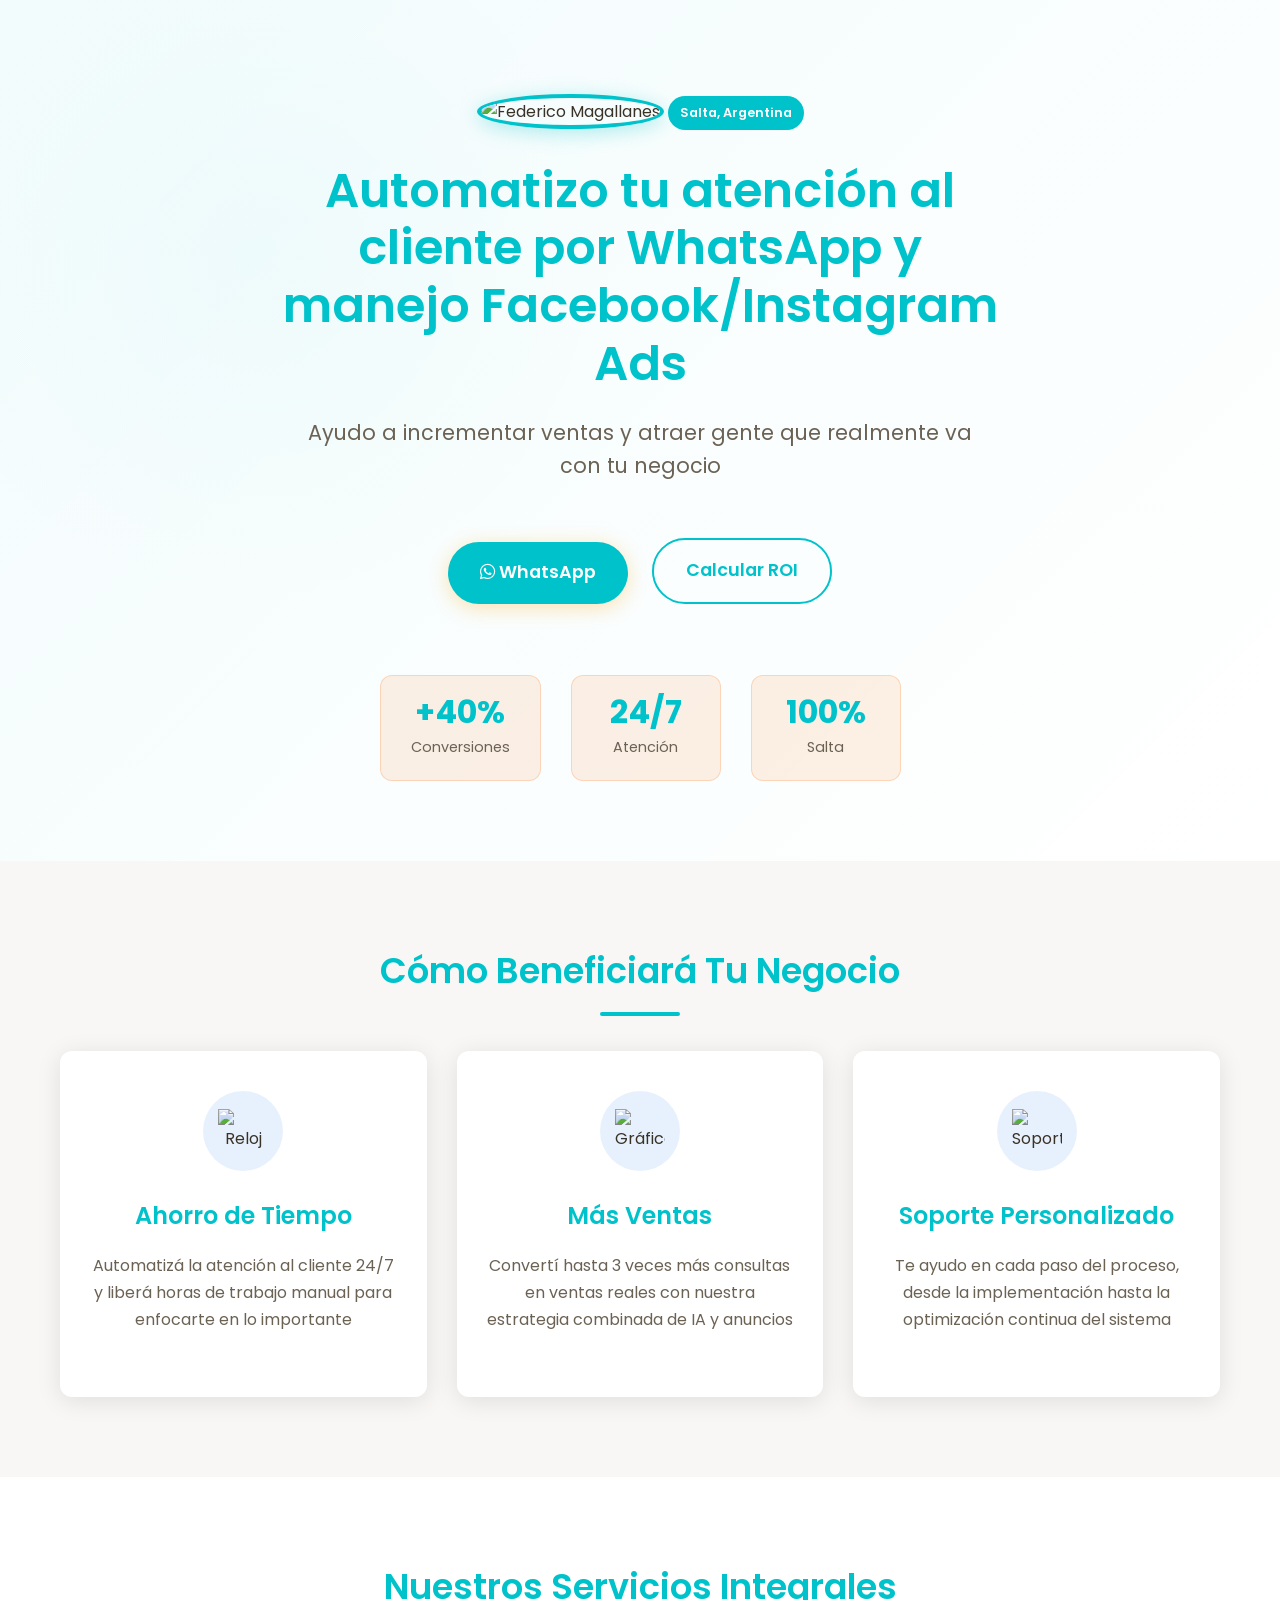
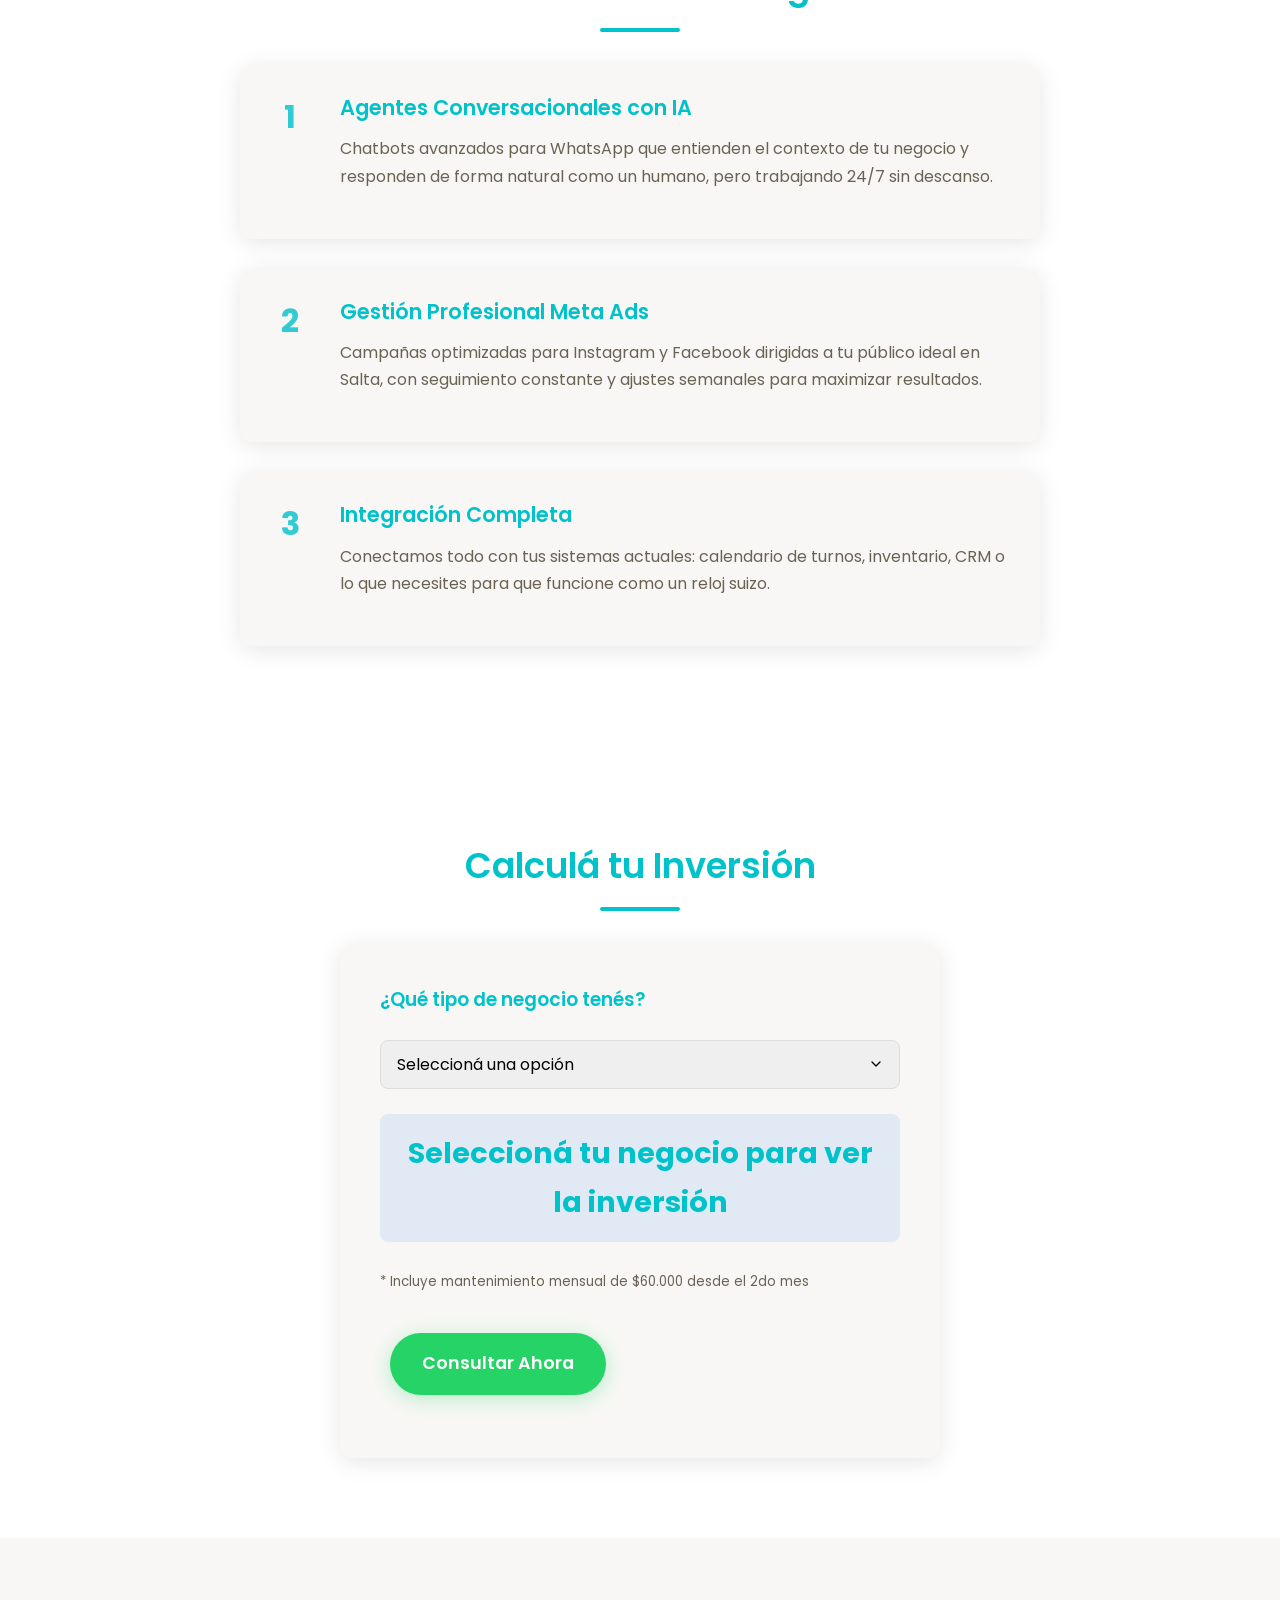
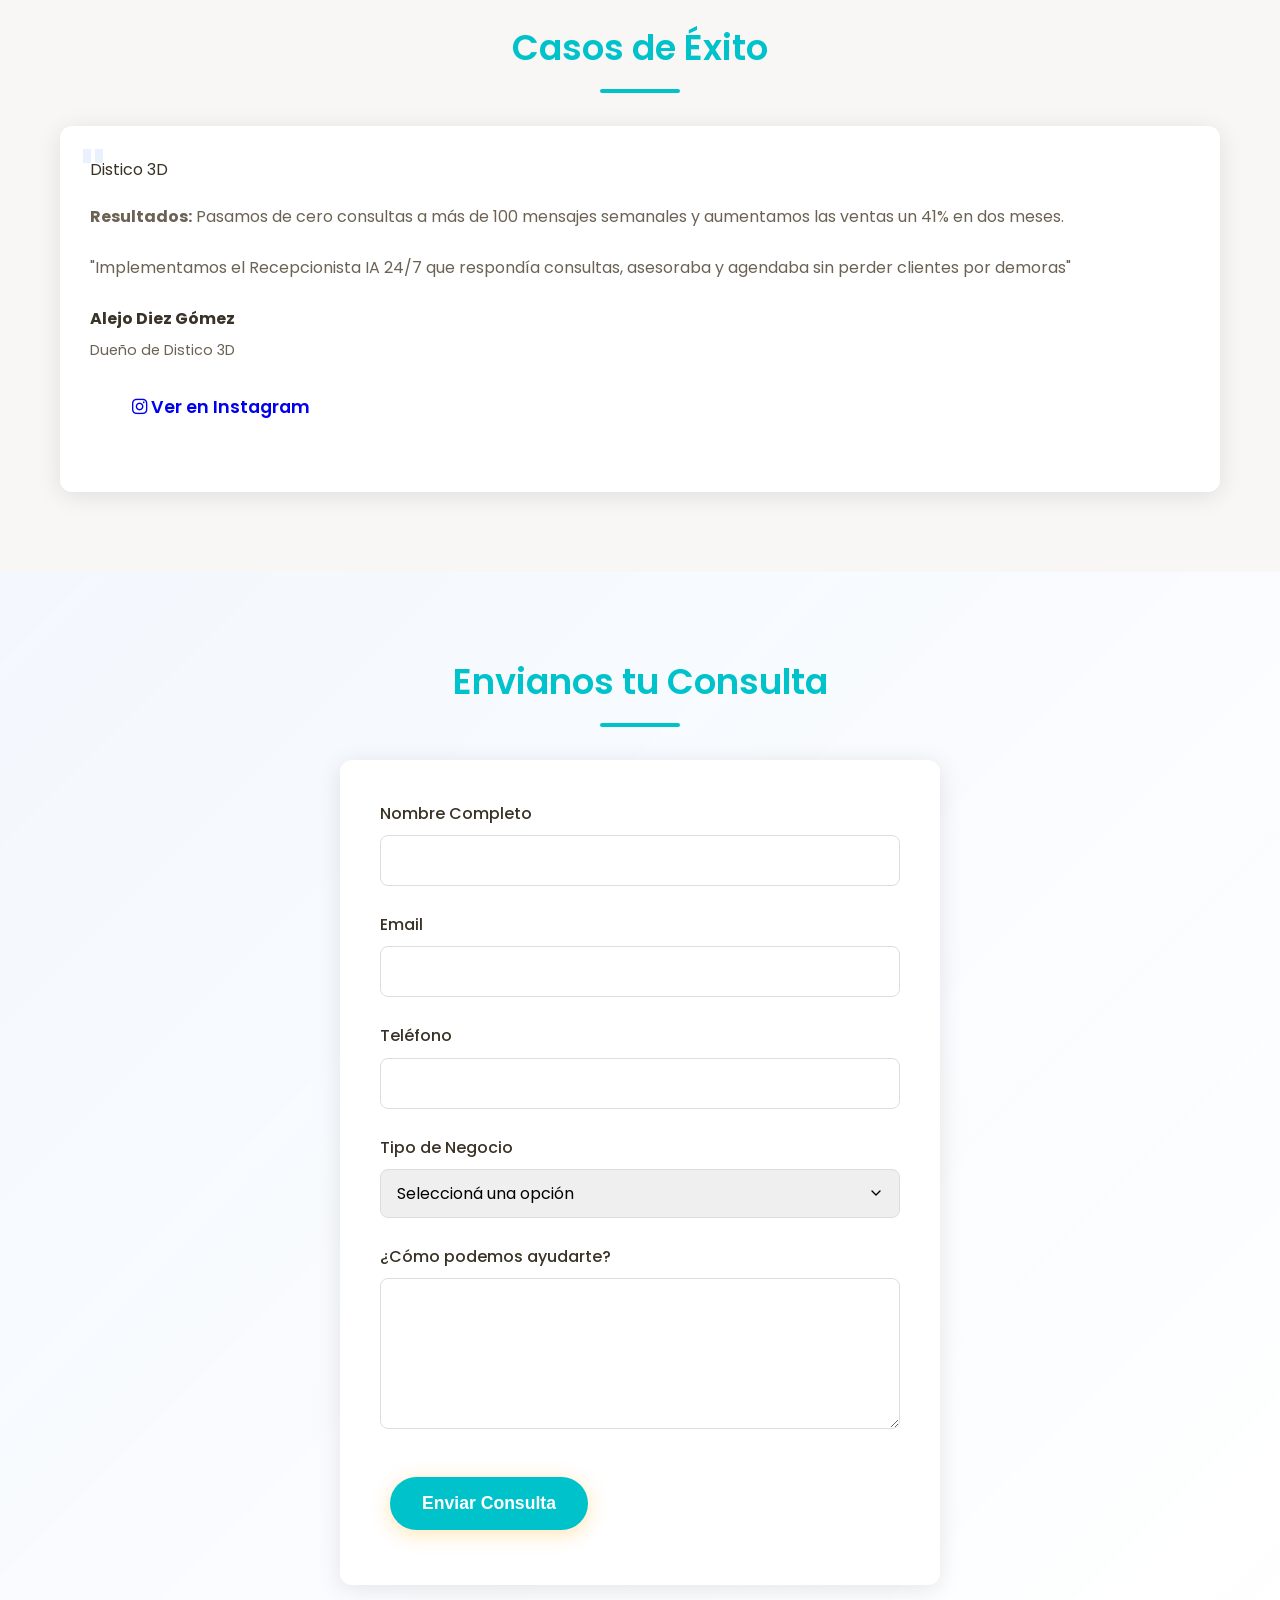
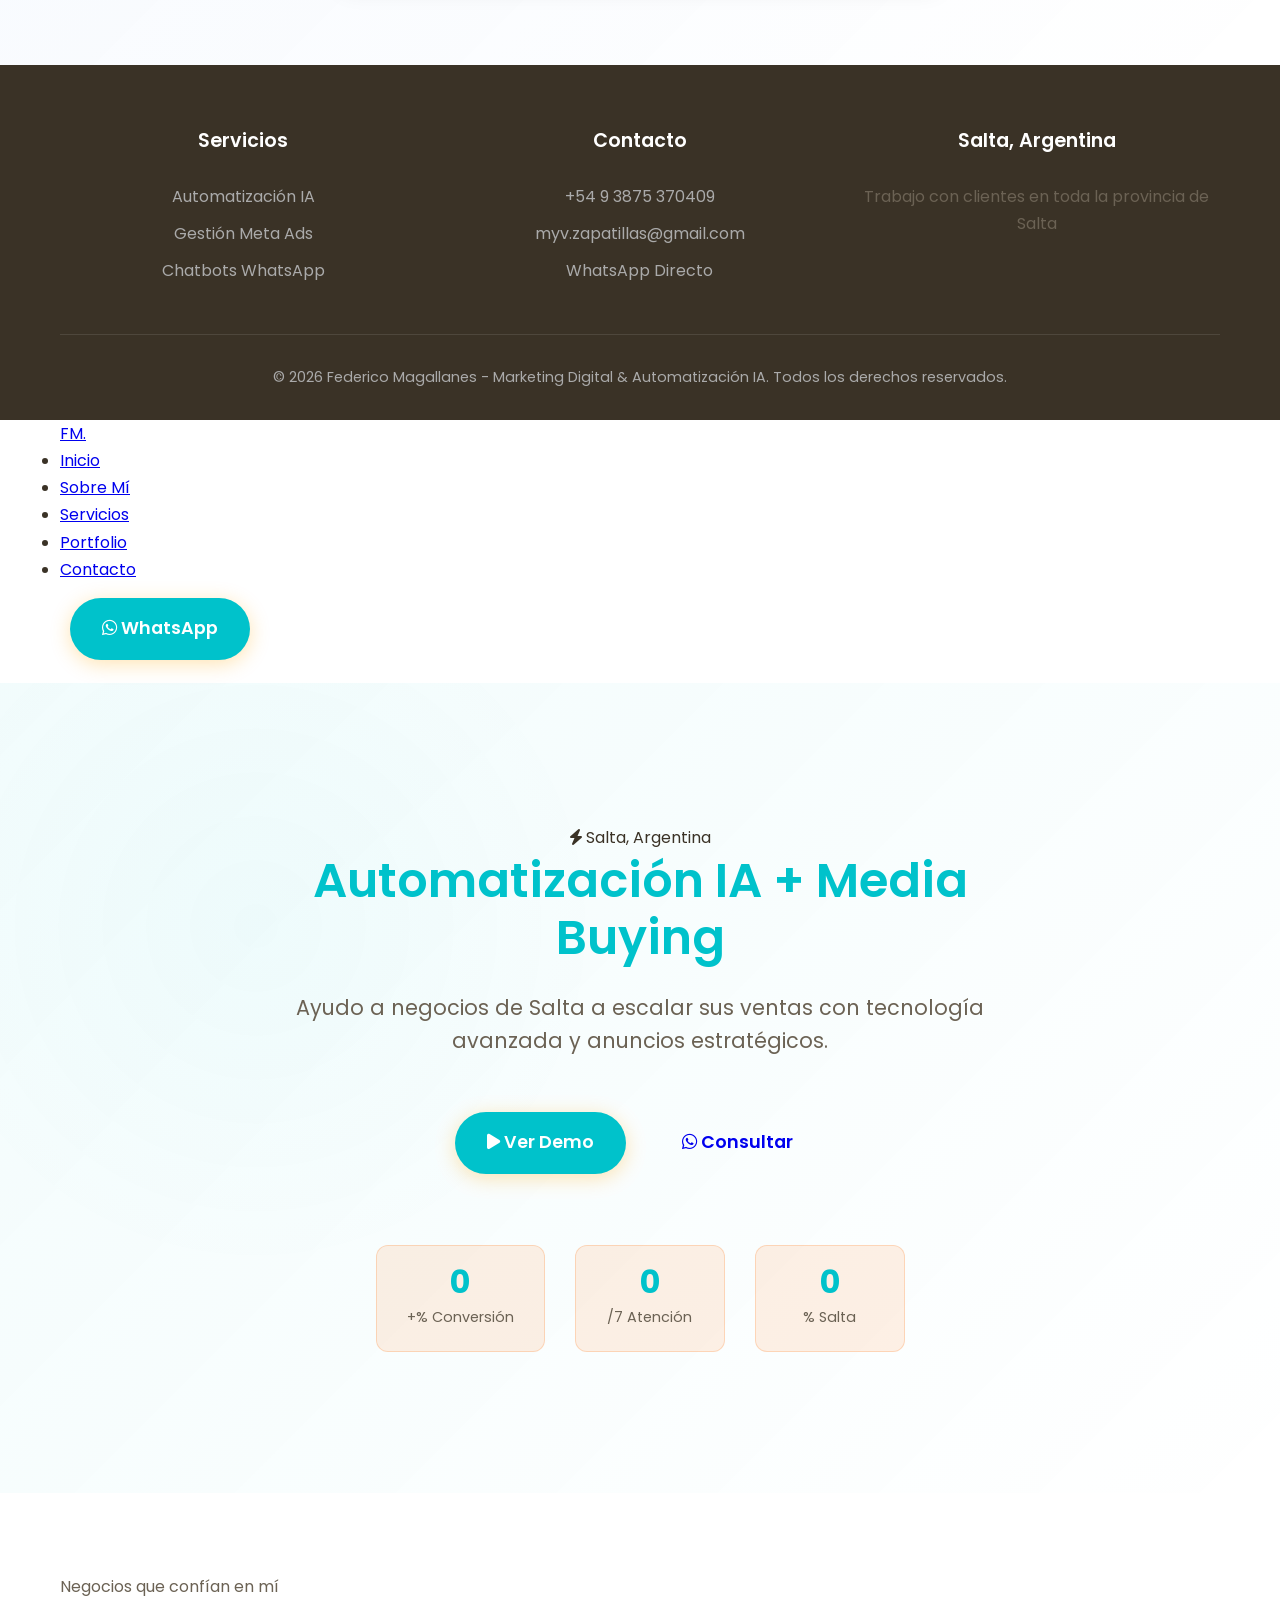
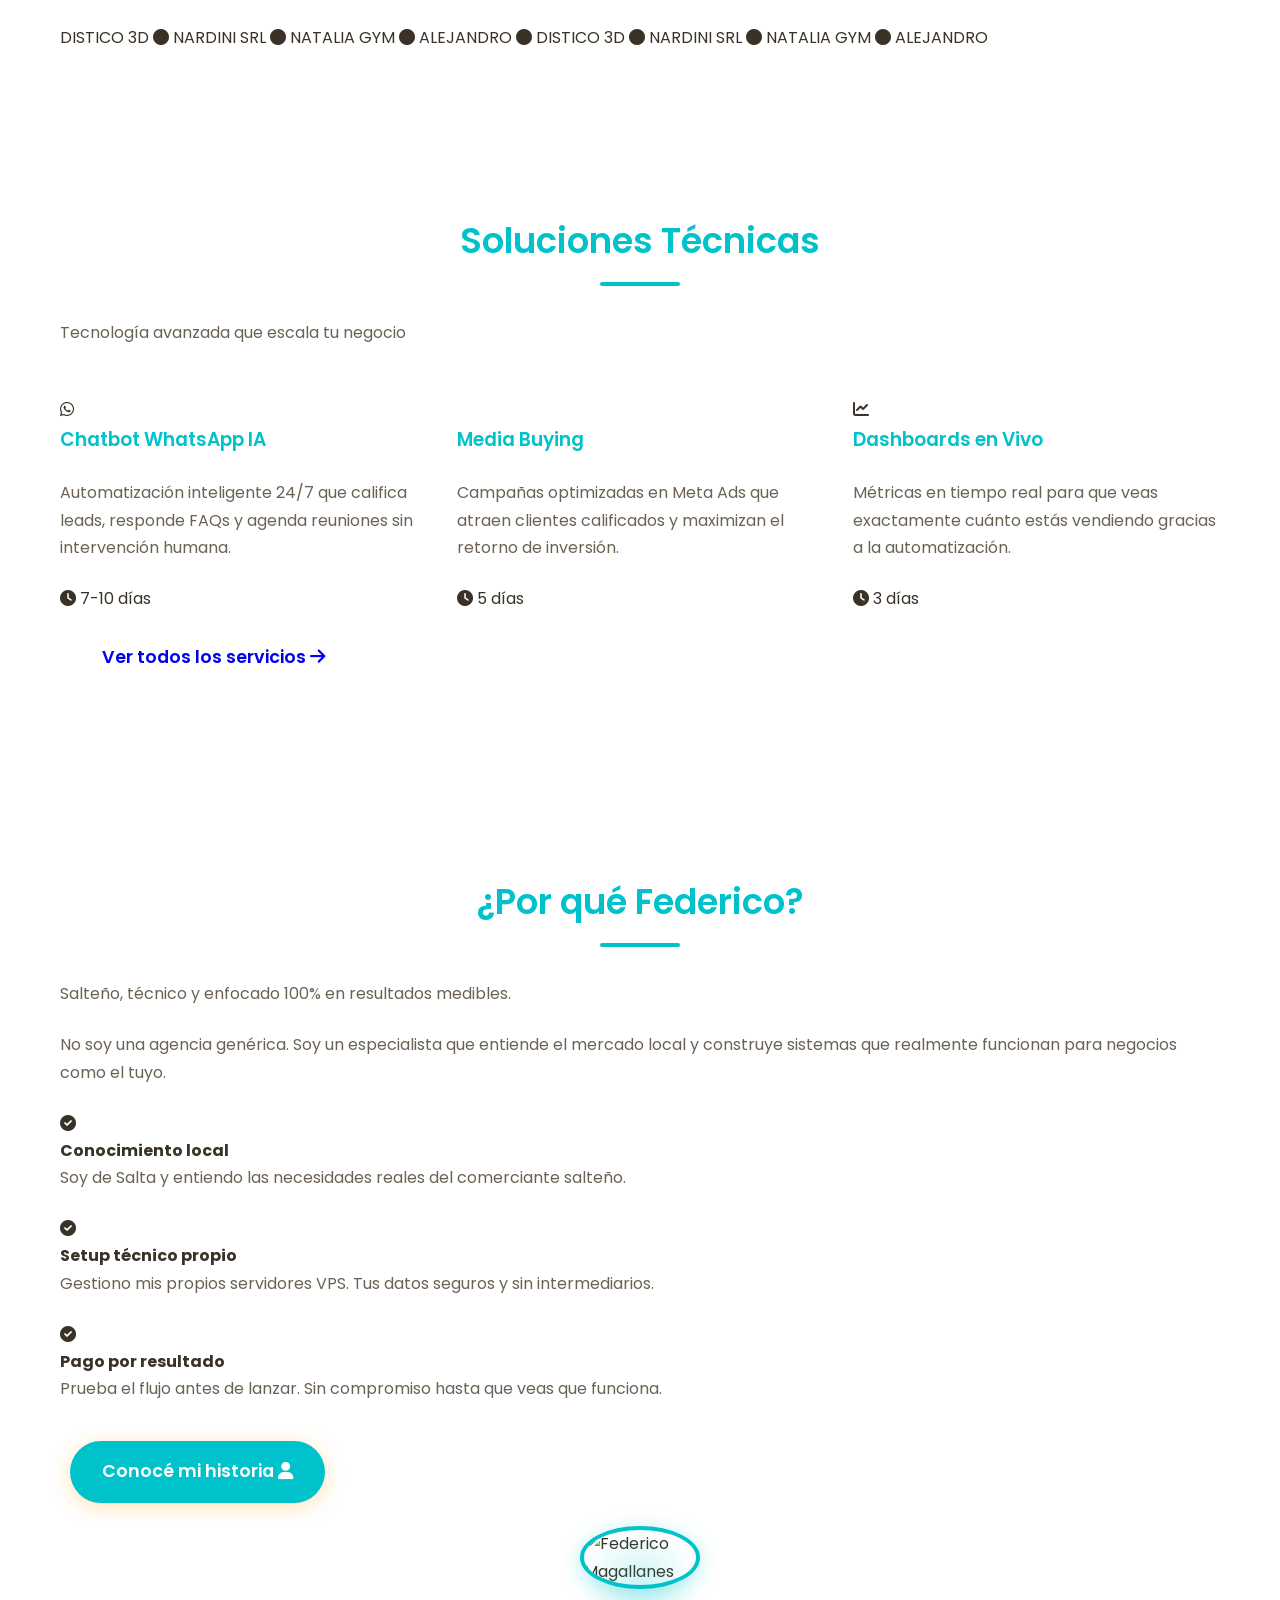
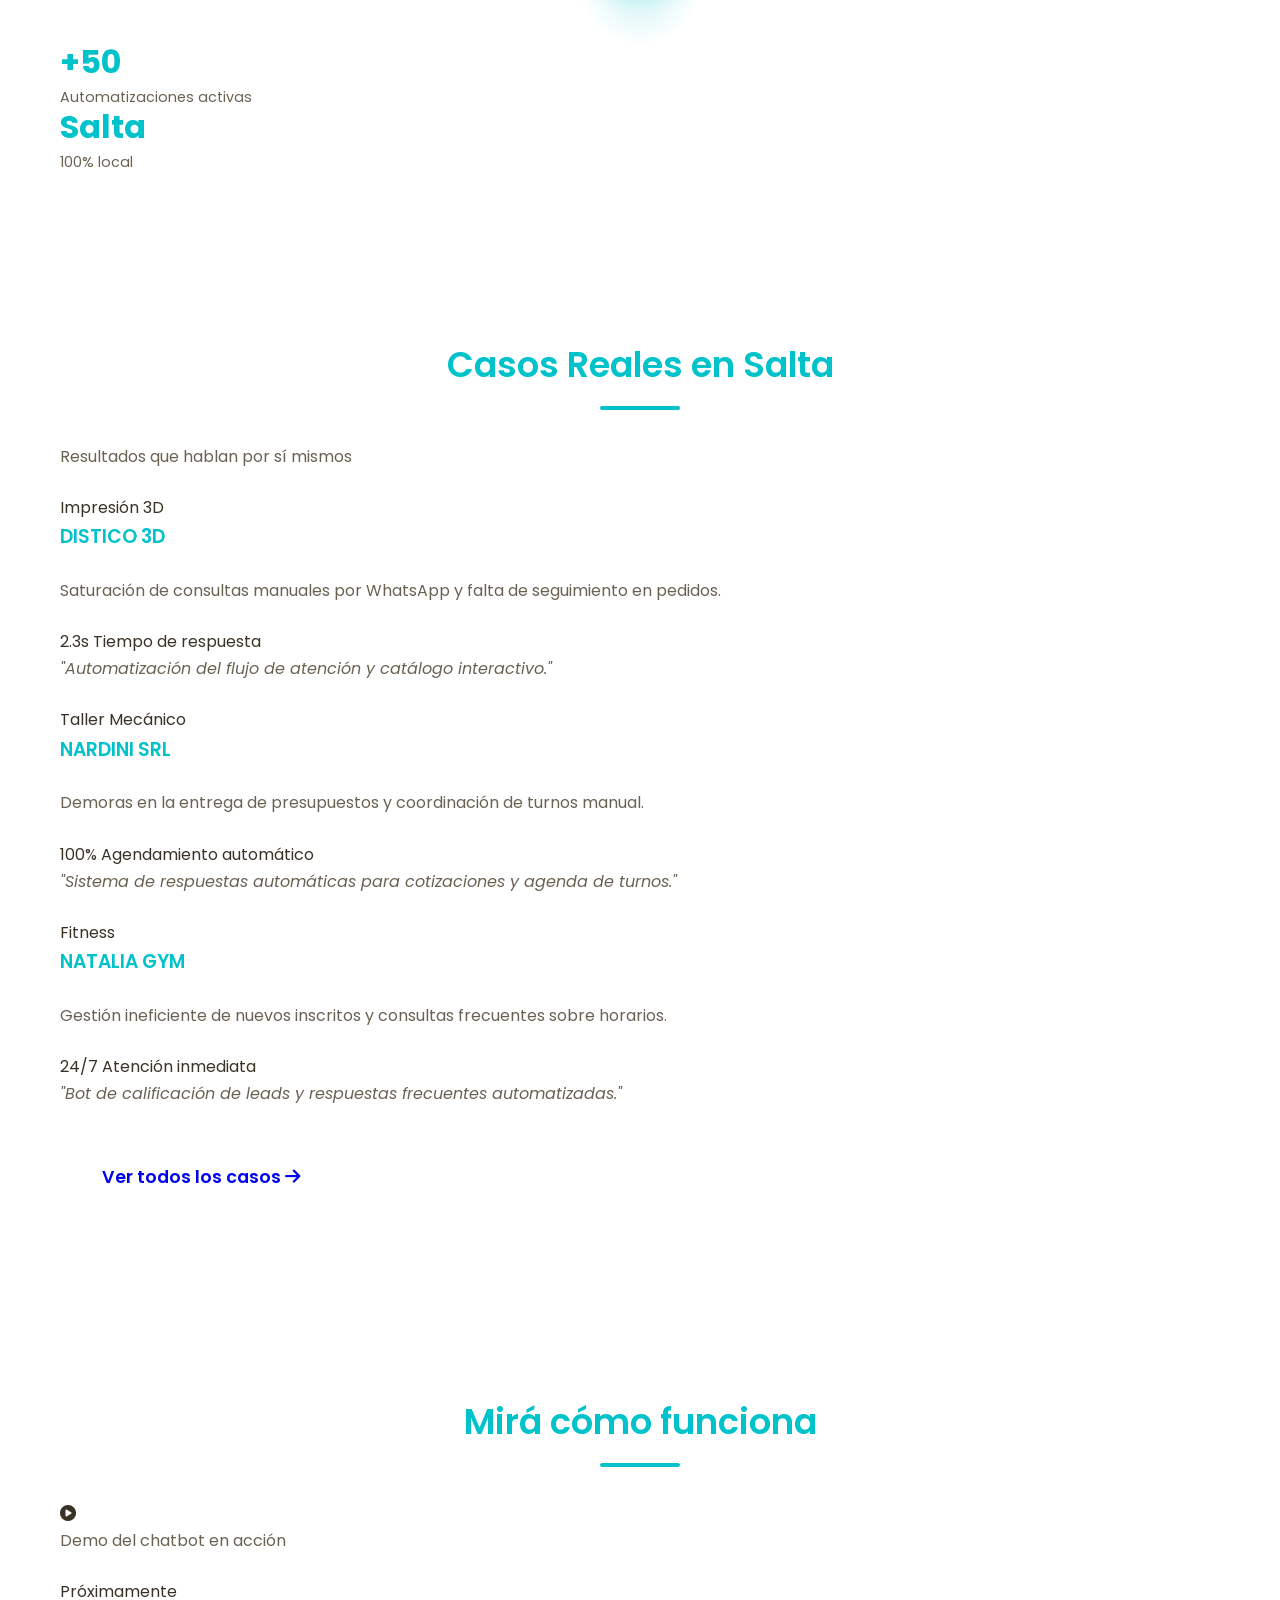
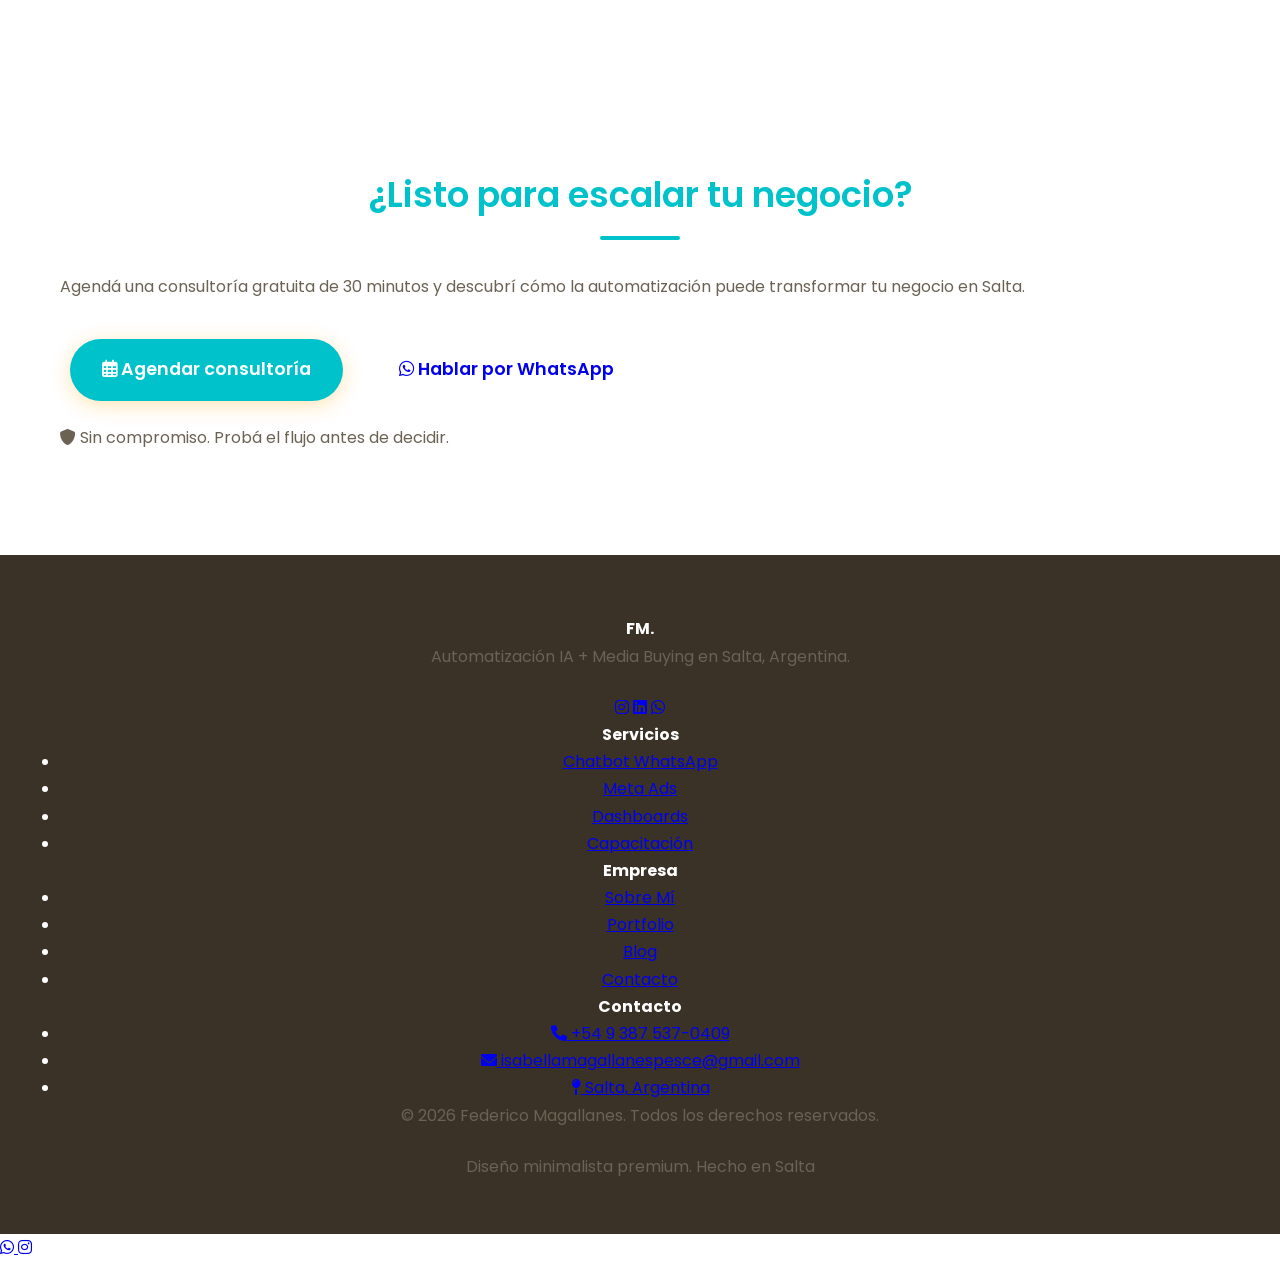
==== commit dcb2b07b: "refactor: Actualiza email de contacto y manejo de logos Co-authored-by: aider (openrouter/deepseek/d" ====
--- a/index.html
+++ b/index.html
@@ -729,7 +729,7 @@
             <div class="testimonial-grid">
                 <div class="testimonial-card fade-in">
                     <div class="case-study-header">
-                        <img src="assets/img/clientes/logodistico.png" alt="Distico 3D" class="case-logo">
+                        <img src="assets/img/clientes/logodistico.png" alt="Distico 3D" class="case-logo" onerror="this.onerror=null;this.parentElement.classList.add('logo-fallback');this.parentElement.textContent='Distico 3D';">
                         <h3>Mi primer éxito en automatización</h3>
                     </div>
                     <div class="testimonial-content">
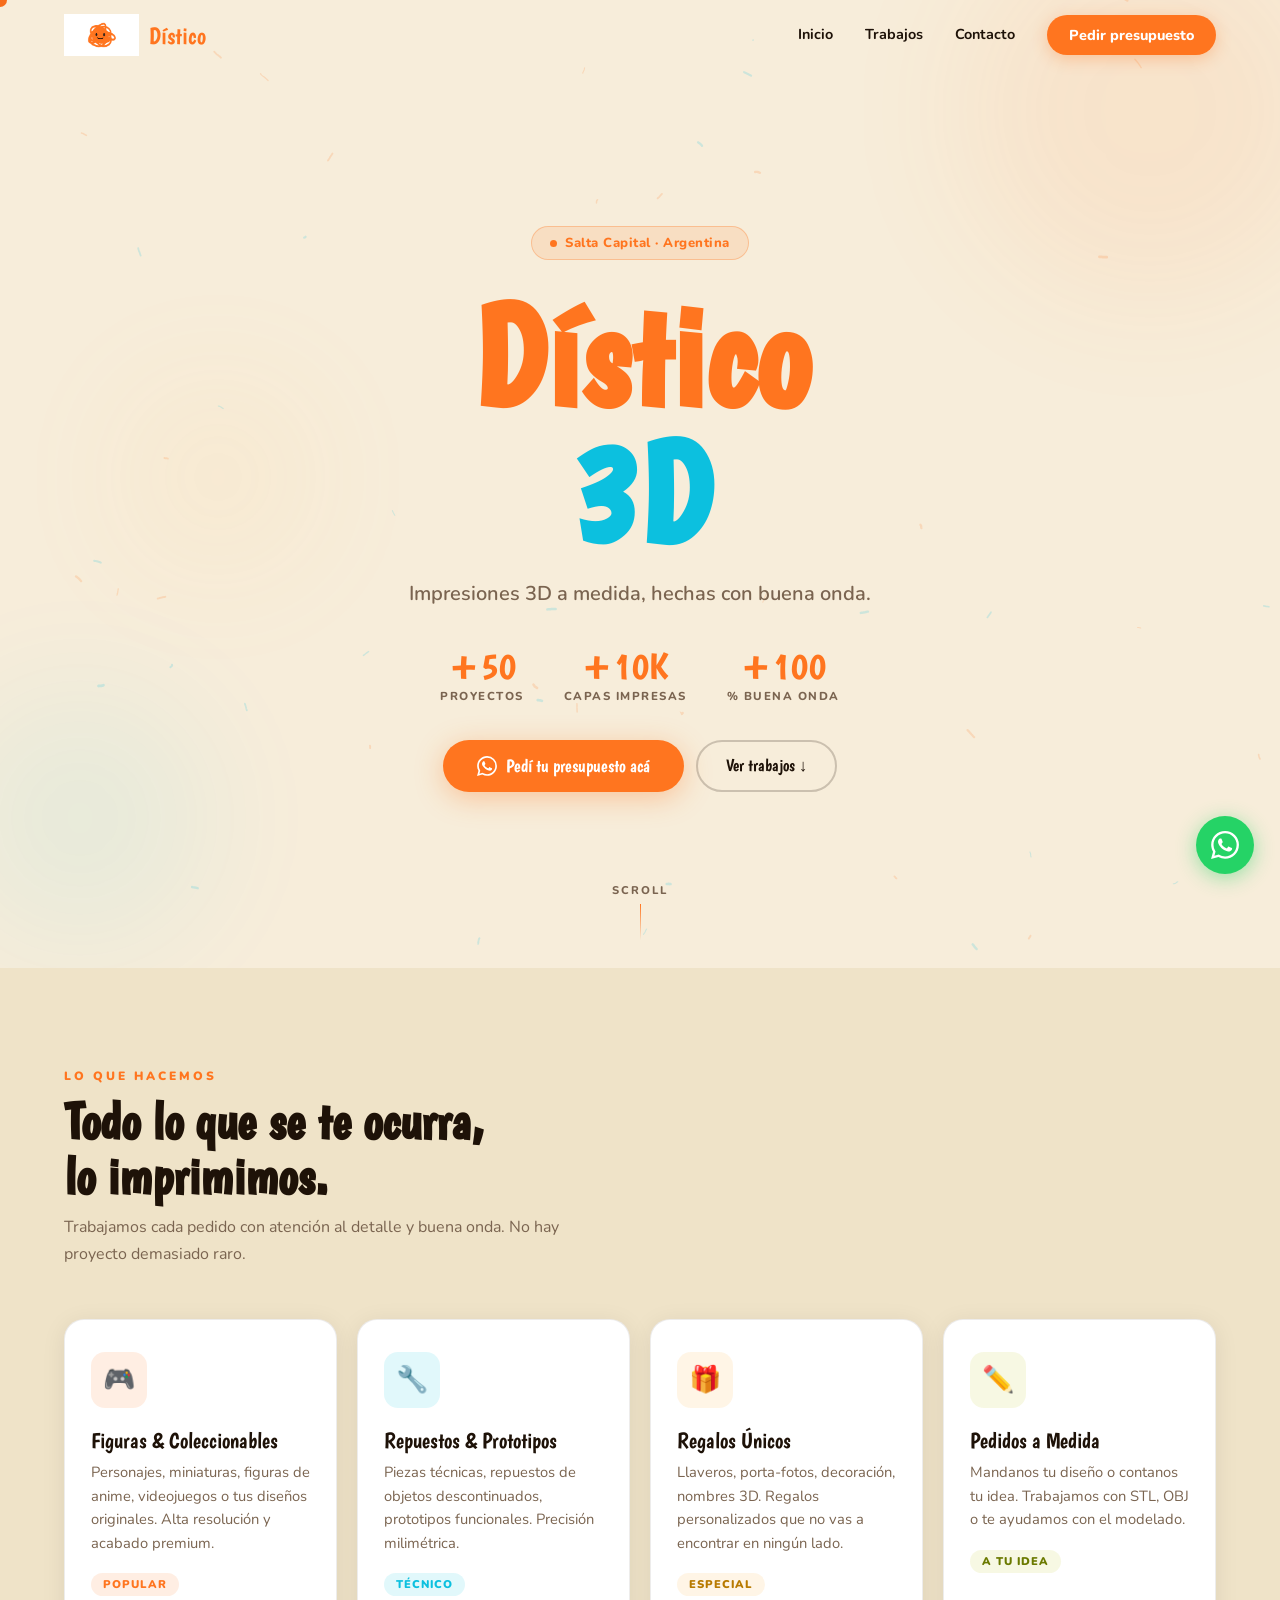
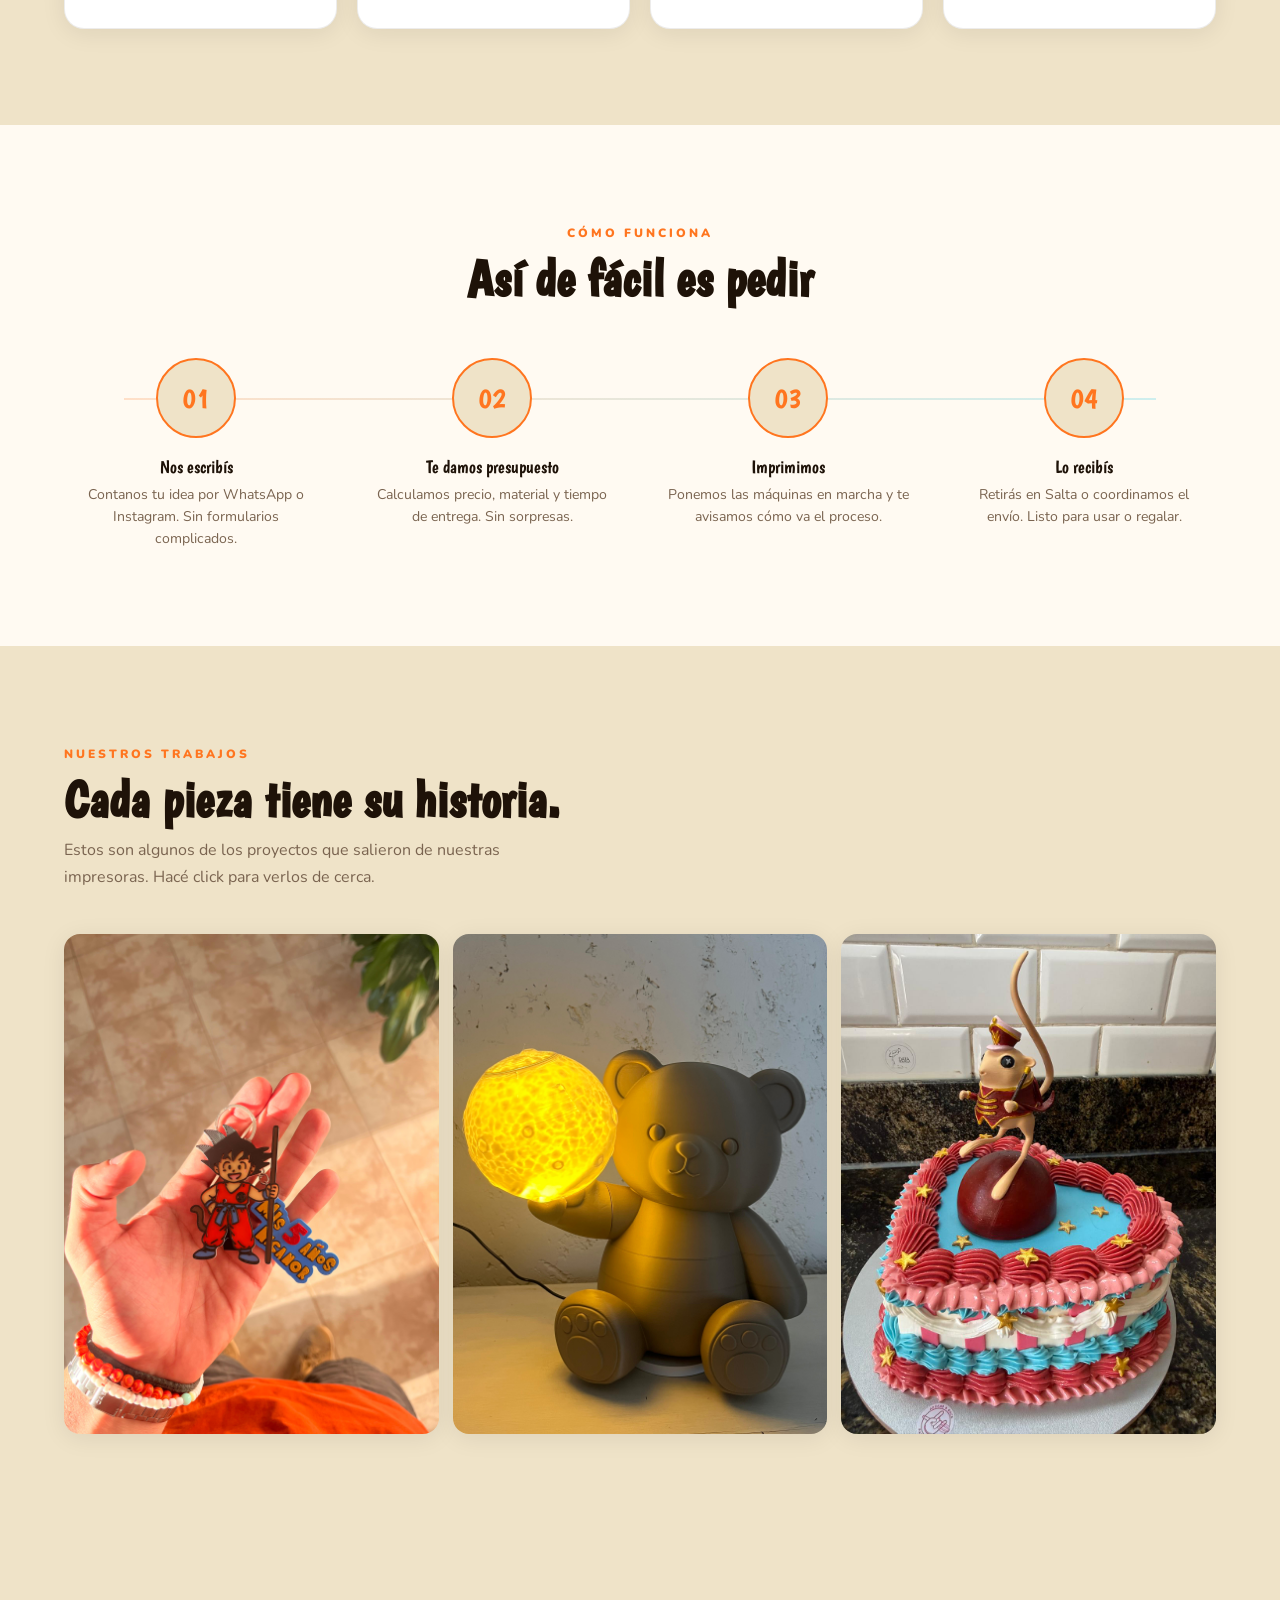
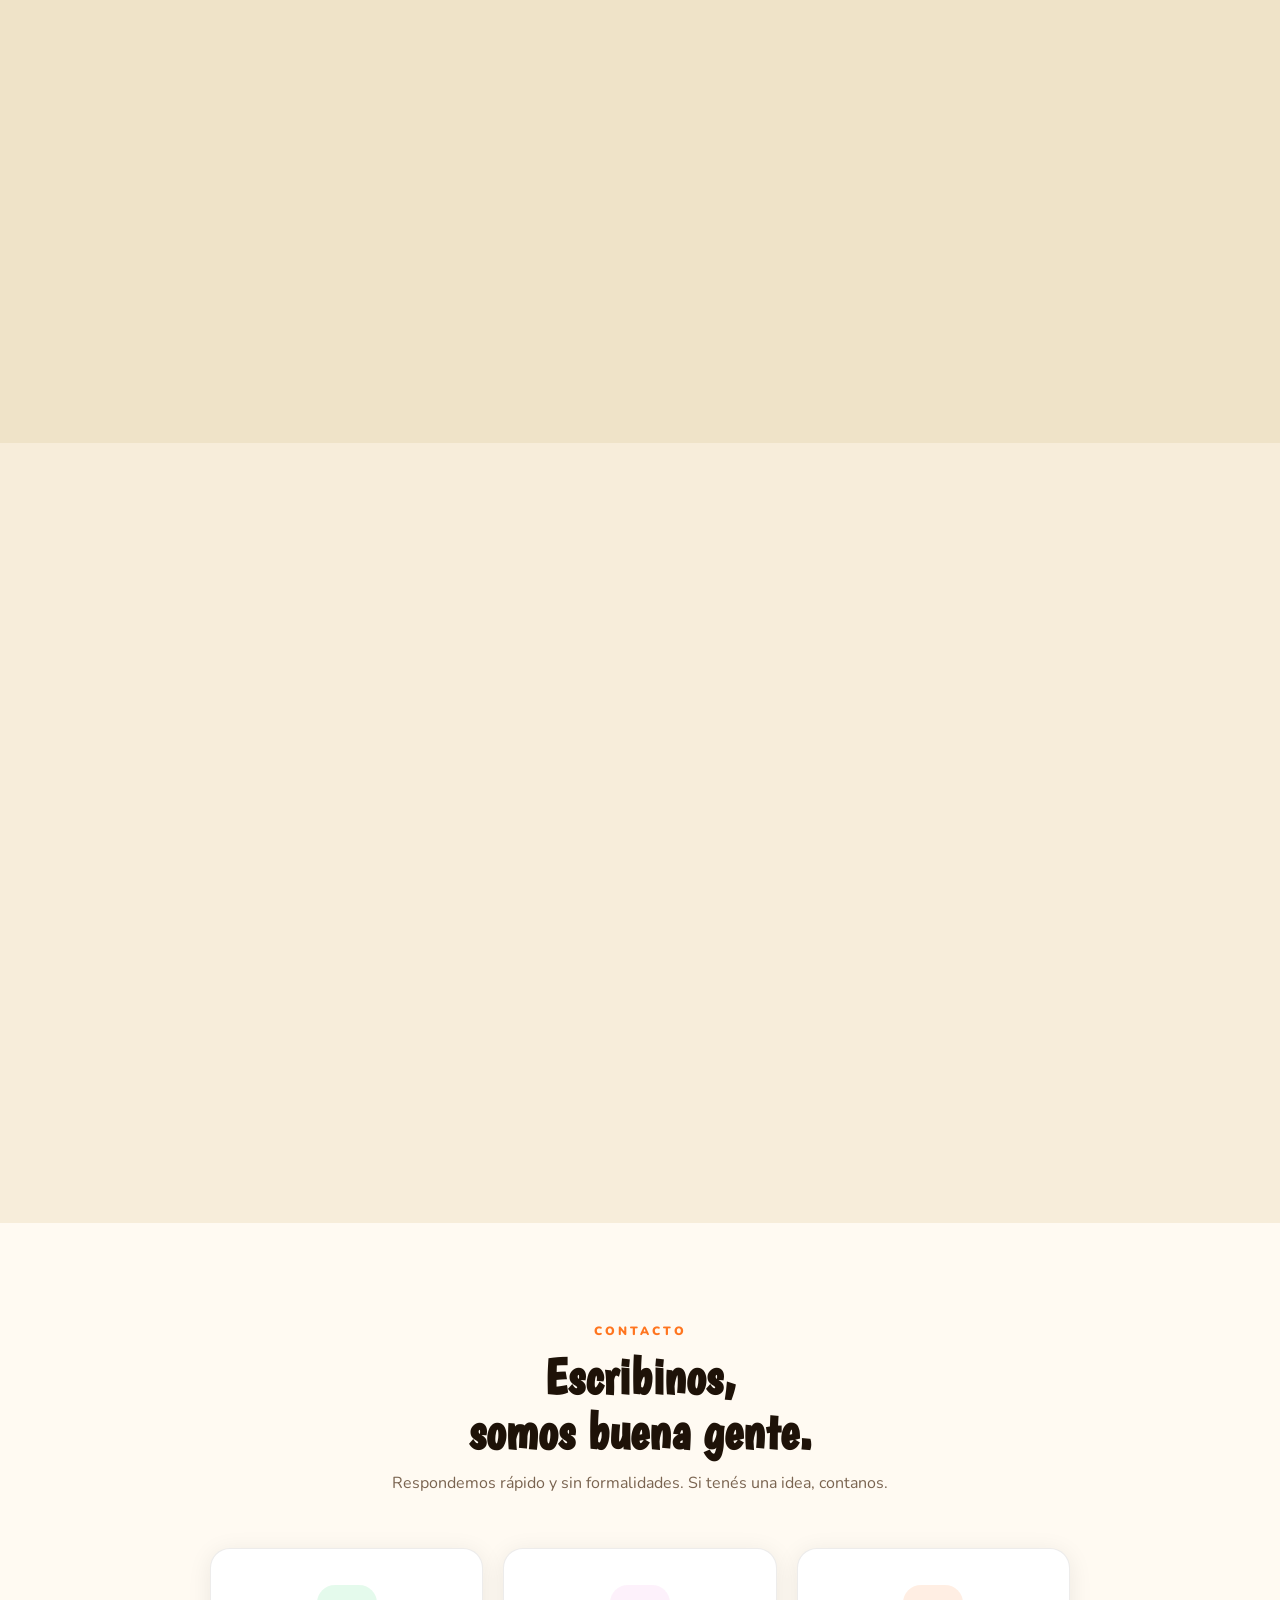
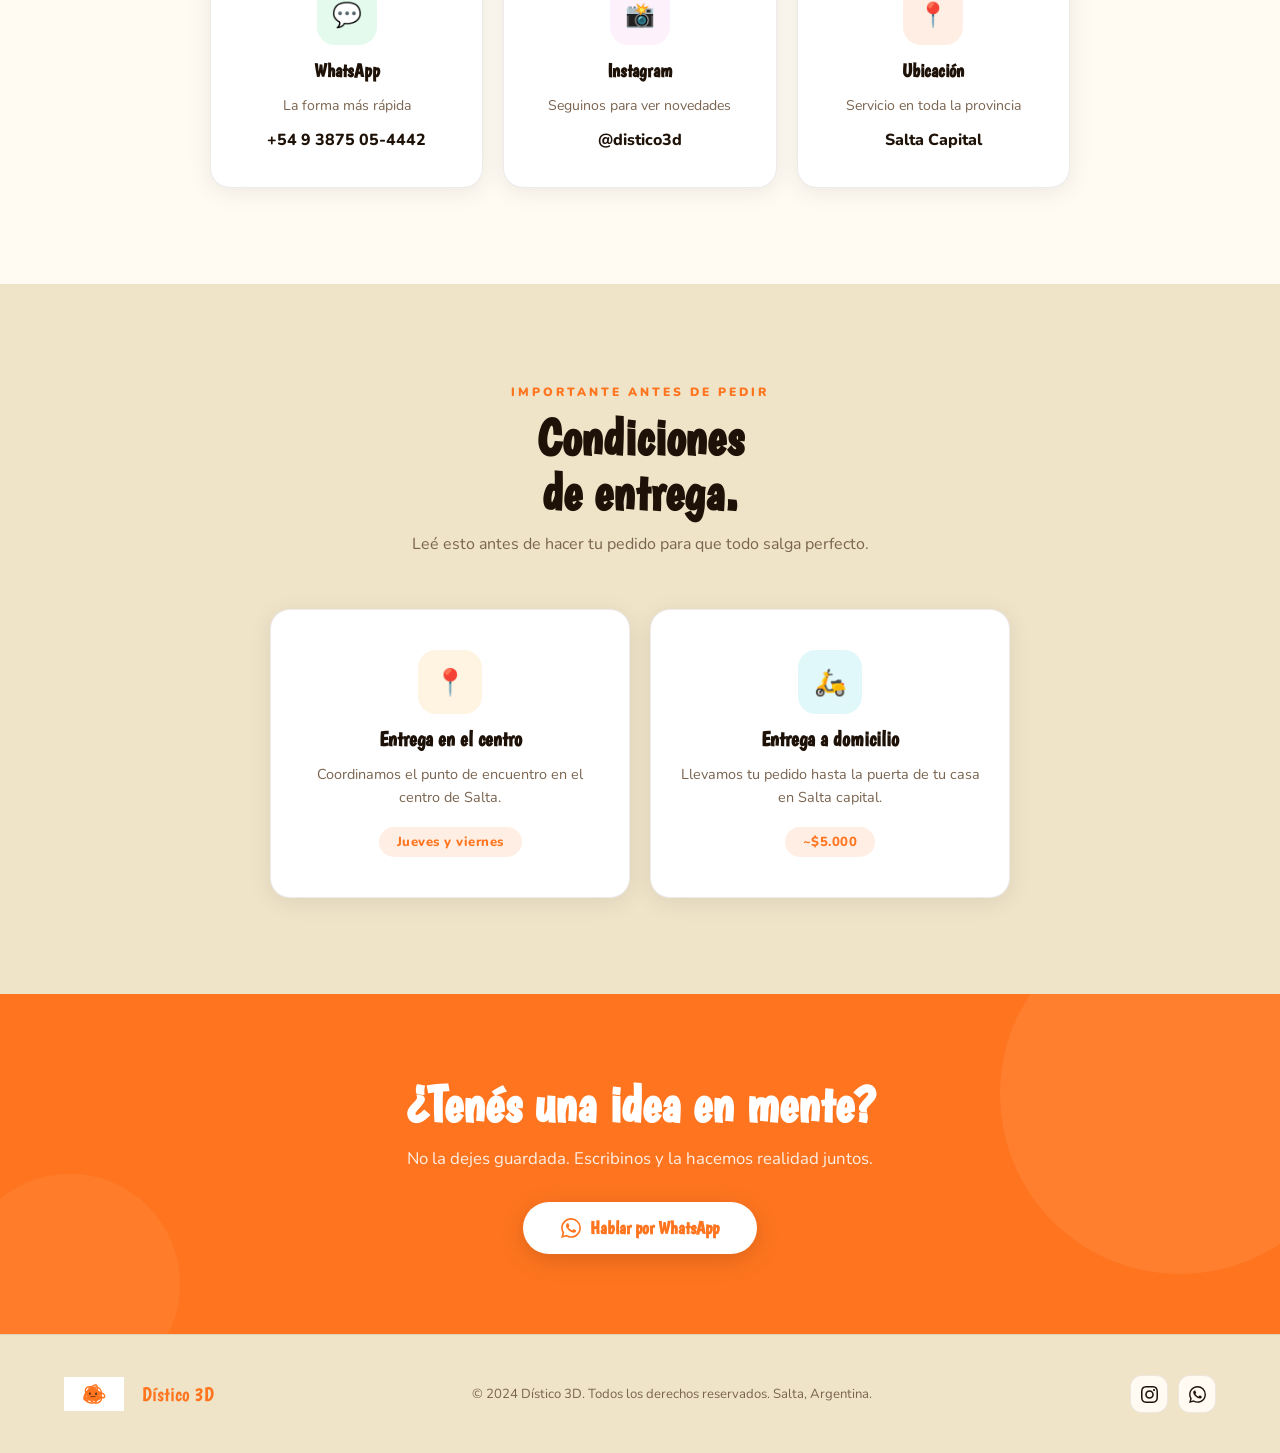
==== commit 43e1bb4f: "Landing page Distico 3D - con condiciones de entrega" ====
--- a/index.html
+++ b/index.html
@@ -1,1250 +1,975 @@
 <!DOCTYPE html>
 <html lang="es">
 <head>
-    <meta charset="UTF-8">
-    <meta name="viewport" content="width=device-width, initial-scale=1.0">
-    <title>Federico Magallanes - Automatización IA + Meta Ads para Negocios</title>
-    <link rel="preconnect" href="https://fonts.googleapis.com">
-    <link rel="preconnect" href="https://fonts.gstatic.com" crossorigin>
-    <link href="https://fonts.googleapis.com/css2?family=Poppins:wght@300;400;500;600;700&display=swap" rel="stylesheet">
-    <style>
-        :root {
-            --primary: #FF8C66; /* Gris anaranjado */
-            --primary-dark: #E67E5A;
-            --primary-light: rgba(255, 140, 102, 0.1);
-            --text: #1A1A1A;
-            --text-light: #666666;
-            --bg: #F8F9FA;
-            --card-bg: #FFFFFF;
-            --shadow: 0 4px 24px rgba(0, 0, 0, 0.1);
-            --transition: all 0.3s cubic-bezier(0.25, 0.8, 0.25, 1);
-            --glow: 0 0 15px rgba(255, 165, 0, 0.3);
-            --whatsapp: #25D366;
-        }
-
-        * {
-            margin: 0;
-            padding: 0;
-            box-sizing: border-box;
-        }
-
-        body {
-            background-color: var(--bg);
-            color: var(--text);
-            font-family: 'Poppins', sans-serif;
-            line-height: 1.7;
-            scroll-behavior: smooth;
-        }
-
-        .container {
-            max-width: 1200px;
-            margin: 0 auto;
-            padding: 0 20px;
-        }
-
-        section {
-            padding: 80px 0;
-            position: relative;
-        }
-
-        h1, h2, h3 {
-            color: var(--primary);
-            margin-bottom: 1.5rem;
-            font-weight: 600;
-        }
-
-        h1 {
-            font-size: 3rem;
-            line-height: 1.2;
-        }
-
-        h2 {
-            font-size: 2.2rem;
-            text-align: center;
-            margin-bottom: 3rem;
-            position: relative;
-        }
-
-        h2:after {
-            content: '';
-            position: absolute;
-            bottom: -15px;
-            left: 50%;
-            transform: translateX(-50%);
-            width: 80px;
-            height: 4px;
-            background: var(--primary);
-            border-radius: 2px;
-        }
-
-        p {
-            color: var(--text-light);
-            margin-bottom: 1.5rem;
-        }
-
-        /* Hero Section Premium */
-        .hero {
-            min-height: 90vh;
-            display: flex;
-            align-items: center;
-            text-align: center;
-            position: relative;
-            overflow: hidden;
-            background: 
-                linear-gradient(135deg, rgba(255,107,0,0.08) 0%, rgba(0,0,0,0) 100%),
-                radial-gradient(circle at 20% 30%, rgba(255,107,0,0.05) 0%, transparent 30%);
-        }
-
-        .hero-content {
-            max-width: 800px;
-            margin: 0 auto;
-            position: relative;
-            z-index: 2;
-        }
-
-        .hero p.hero-subtitle {
-            font-size: 1.3rem;
-            margin-bottom: 2.5rem;
-            max-width: 700px;
-            margin-left: auto;
-            margin-right: auto;
-            line-height: 1.6;
-        }
-
-        .hero-cta {
-            margin-bottom: 3rem;
-        }
-
-        .hero-stats {
-            display: flex;
-            justify-content: center;
-            gap: 30px;
-            flex-wrap: wrap;
-            margin-top: 40px;
-        }
-
-        .stat-item {
-            text-align: center;
-            background: rgba(255,107,0,0.1);
-            padding: 20px 30px;
-            border-radius: 12px;
-            min-width: 150px;
-            border: 1px solid rgba(255,107,0,0.2);
-        }
-
-        .stat-number {
-            display: block;
-            font-size: 2rem;
-            font-weight: 700;
-            color: var(--primary);
-            line-height: 1;
-            margin-bottom: 5px;
-        }
-
-        .stat-label {
-            font-size: 0.9rem;
-            color: var(--text-light);
-        }
-
-        @media (max-width: 768px) {
-            .hero-stats {
-                gap: 15px;
-            }
-            .stat-item {
-                padding: 15px;
-                min-width: 120px;
-            }
-            .stat-number {
-                font-size: 1.5rem;
-            }
-        }
-
-        .hero-bg {
-            position: absolute;
-            opacity: 0.03;
-            font-size: 30rem;
-            font-weight: 700;
-            color: var(--primary);
-            z-index: 1;
-            user-select: none;
-        }
-
-        .bg-left {
-            left: -100px;
-            top: -100px;
-        }
-
-        .bg-right {
-            right: -100px;
-            bottom: -100px;
-        }
-
-        /* Premium Button Styles */
-        .btn {
-            display: inline-block;
-            padding: 16px 32px;
-            border-radius: 50px;
-            font-weight: 600;
-            text-decoration: none;
-            transition: var(--transition);
-            cursor: pointer;
-            border: none;
-            font-size: 1.1rem;
-            margin: 15px 10px;
-            text-align: center;
-            position: relative;
-            overflow: hidden;
-        }
-
-        .btn-primary {
-            background-color: var(--primary);
-            color: white;
-            box-shadow: 0 4px 20px rgba(255, 165, 0, 0.3);
-        }
-
-        .btn-whatsapp {
-            background-color: var(--whatsapp);
-            color: white;
-            box-shadow: 0 4px 20px rgba(37, 211, 102, 0.3);
-        }
-
-        .btn-whatsapp:hover {
-            background-color: #20B85E;
-            transform: translateY(-2px);
-            box-shadow: 0 6px 20px rgba(37, 211, 102, 0.4);
-        }
-
-        .btn-primary:hover {
-            transform: translateY(-3px);
-            box-shadow: var(--glow);
-        }
-
-        .btn-secondary {
-            background-color: transparent;
-            color: var(--primary);
-            border: 2px solid var(--primary);
-        }
-
-        .btn-secondary:hover {
-            background-color: var(--primary-light);
-            transform: translateY(-3px);
-        }
-
-        /* Benefits Section */
-        .benefits {
-            background-color: var(--card-bg);
-        }
-
-        .benefits-grid {
-            display: grid;
-            grid-template-columns: repeat(auto-fit, minmax(300px, 1fr));
-            gap: 30px;
-            margin-top: 50px;
-        }
-
-        .benefit-card {
-            background: white;
-            border-radius: 12px;
-            padding: 40px 30px;
-            box-shadow: var(--shadow);
-            transition: var(--transition);
-            text-align: center;
-        }
-
-        .benefit-card:hover {
-            transform: translateY(-10px);
-            box-shadow: 0 15px 30px rgba(0,0,0,0.12);
-        }
-
-        .benefit-icon {
-            width: 80px;
-            height: 80px;
-            margin: 0 auto 25px;
-            border-radius: 50%;
-            background: rgba(26,115,232,0.1);
-            display: flex;
-            align-items: center;
-            justify-content: center;
-            transition: var(--transition);
-        }
-
-        .benefit-card:hover .benefit-icon {
-            background: rgba(26,115,232,0.2);
-            transform: scale(1.1);
-        }
-
-        .benefit-icon svg {
-            width: 40px;
-            height: 40px;
-            fill: var(--primary);
-        }
-
-        .benefit-card h3 {
-            margin-bottom: 15px;
-            font-size: 1.5rem;
-        }
-
-        /* Features Section */
-        .features-list {
-            max-width: 800px;
-            margin: 0 auto;
-        }
-
-        .feature-item {
-            display: flex;
-            align-items: flex-start;
-            margin-bottom: 30px;
-            background: var(--card-bg);
-            padding: 25px;
-            border-radius: 12px;
-            box-shadow: var(--shadow);
-            transition: var(--transition);
-        }
-
-        .feature-item:hover {
-            transform: translateY(-5px);
-            box-shadow: 0 10px 25px rgba(0,0,0,0.1);
-        }
-
-        .feature-number {
-            font-size: 2rem;
-            font-weight: 700;
-            color: var(--primary);
-            opacity: 0.8;
-            margin-right: 25px;
-            min-width: 50px;
-            text-align: center;
-        }
-
-        .feature-content h3 {
-            margin-bottom: 10px;
-            font-size: 1.3rem;
-        }
-
-        /* Contact Form */
-        .contact {
-            background: linear-gradient(135deg, rgba(26,115,232,0.05) 0%, rgba(255,255,255,0) 100%);
-        }
-
-        .form-container {
-            max-width: 600px;
-            margin: 0 auto;
-            background: white;
-            padding: 40px;
-            border-radius: 12px;
-            box-shadow: var(--shadow);
-        }
-
-        .form-group {
-            margin-bottom: 25px;
-        }
-
-        .form-group label {
-            display: block;
-            margin-bottom: 8px;
-            font-weight: 500;
-            color: var(--text);
-        }
-
-        .form-control {
-            width: 100%;
-            padding: 12px 16px;
-            border: 1px solid #ddd;
-            border-radius: 8px;
-            font-size: 1rem;
-            font-family: 'Poppins', sans-serif;
-            transition: var(--transition);
-        }
-
-        .form-control:focus {
-            border-color: var(--primary);
-            outline: none;
-            box-shadow: 0 0 0 2px rgba(26,115,232,0.2);
-        }
-
-        /* Calculator Section */
-        .calculator {
-            background-color: var(--card-bg);
-            padding: 40px;
-            border-radius: 12px;
-            box-shadow: var(--shadow);
-            max-width: 600px;
-            margin: 0 auto;
-            transition: var(--transition);
-        }
-
-        .calculator:hover {
-            box-shadow: 0 15px 30px rgba(0,0,0,0.1);
-        }
-
-        select {
-            appearance: none;
-            background-image: url("data:image/svg+xml;charset=UTF-8,%3csvg xmlns='http://www.w3.org/2000/svg' viewBox='0 0 24 24' fill='none' stroke='currentColor' stroke-width='2' stroke-linecap='round' stroke-linejoin='round'%3e%3cpolyline points='6 9 12 15 18 9'%3e%3c/polyline%3e%3c/svg%3e");
-            background-repeat: no-repeat;
-            background-position: right 15px center;
-            background-size: 16px;
-        }
-
-        .price-display {
-            font-size: 1.8rem;
-            font-weight: 700;
-            color: var(--primary);
-            margin: 25px 0;
-            text-align: center;
-            padding: 15px;
-            background: rgba(26,115,232,0.1);
-            border-radius: 8px;
-            transition: var(--transition);
-        }
-
-        /* Caso de Estudio y Testimonios */
-        .case-study-header {
-            display: flex;
-            align-items: center;
-            gap: 15px;
-            margin-bottom: 20px;
-        }
-
-        .case-logo {
-            width: 60px;
-            height: 60px;
-            object-fit: contain;
-        }
-
-        .case-study-stats {
-            display: flex;
-            justify-content: space-around;
-            margin: 20px 0;
-        }
-
-        .stat {
-            text-align: center;
-        }
-
-        .stat .number {
-            font-size: 1.8rem;
-            font-weight: 700;
-            color: var(--primary);
-            display: block;
-            line-height: 1;
-        }
-
-        .stat .label {
-            font-size: 0.9rem;
-            color: var(--text-light);
-        }
-
-        .case-instagram-btn {
-            margin-top: 20px;
-            display: inline-flex;
-            align-items: center;
-            gap: 8px;
-        }
-        .testimonials {
-            background-color: var(--card-bg);
-        }
-
-        .testimonial-grid {
-            display: grid;
-            grid-template-columns: repeat(auto-fit, minmax(280px, 1fr));
-            gap: 30px;
-        }
-
-        .testimonial-card {
-            background: white;
-            padding: 30px;
-            border-radius: 12px;
-            box-shadow: var(--shadow);
-            position: relative;
-            transition: var(--transition);
-        }
-
-        .testimonial-card:hover {
-            transform: translateY(-5px);
-        }
-
-        .testimonial-card:before {
-            content: '"';
-            position: absolute;
-            top: 20px;
-            left: 20px;
-            font-size: 4rem;
-            color: rgba(26,115,232,0.1);
-            font-weight: 700;
-            line-height: 1;
-            z-index: 0;
-        }
-
-        .testimonial-content {
-            position: relative;
-            z-index: 1;
-        }
-
-        .testimonial-author {
-            display: flex;
-            align-items: center;
-            margin-top: 25px;
-        }
-
-        .author-avatar {
-            width: 50px;
-            height: 50px;
-            border-radius: 50%;
-            overflow: hidden;
-            margin-right: 15px;
-            background: var(--primary);
-            color: white;
-            display: flex;
-            align-items: center;
-            justify-content: center;
-            font-weight: 700;
-        }
-
-        .author-info h4 {
-            margin-bottom: 5px;
-            color: var(--text);
-        }
-
-        .author-info p {
-            color: var(--text-light);
-            font-size: 0.9rem;
-            margin: 0;
-        }
-
-        /* Footer */
-        footer {
-            background-color: var(--text);
-            color: white;
-            padding: 60px 0 30px;
-            text-align: center;
-        }
-
-        .footer-content {
-            display: grid;
-            grid-template-columns: repeat(auto-fit, minmax(250px, 1fr));
-            gap: 30px;
-            margin-bottom: 40px;
-        }
-
-        .footer-column h3 {
-            color: white;
-            margin-bottom: 25px;
-            font-size: 1.2rem;
-        }
-
-        .footer-column ul {
-            list-style: none;
-        }
-
-        .footer-column li {
-            margin-bottom: 10px;
-        }
-
-        .footer-column a {
-            color: #aaa;
-            text-decoration: none;
-            transition: var(--transition);
-        }
-
-        .footer-column a:hover {
-            color: white;
-            text-decoration: underline;
-        }
-
-        .copyright {
-            padding-top: 30px;
-            border-top: 1px solid rgba(255,255,255,0.1);
-            color: #aaa;
-            font-size: 0.9rem;
-        }
-
-        /* Animations */
-        @keyframes fadeIn {
-            from { opacity: 0; transform: translateY(20px); }
-            to { opacity: 1; transform: translateY(0); }
-        }
-
-        .fade-in {
-            animation: fadeIn 0.6s ease-out forwards;
-        }
-
-        .delay-1 { animation-delay: 0.2s; }
-        .delay-2 { animation-delay: 0.4s; }
-        .delay-3 { animation-delay: 0.6s; }
-
-        /* Responsive */
-        @media (max-width: 768px) {
-            h1 {
-                font-size: 2.5rem;
-            }
-            h2 {
-                font-size: 2rem;
-            }
-            section {
-                padding: 60px 0;
-            }
-        }
-
-        @media (max-width: 480px) {
-            h1 {
-                font-size: 2rem;
-            }
-            h2 {
-                font-size: 1.7rem;
-            }
-            .hero {
-                min-height: 70vh;
-            }
-            .form-container,
-            .calculator {
-                padding: 25px;
-            }
-            .btn {
-                display: block;
-                width: 100%;
-            }
-        }
-    </style>
+  <meta charset="UTF-8" />
+  <meta name="viewport" content="width=device-width, initial-scale=1.0" />
+  <title>Dístico 3D | Impresión 3D en Salta</title>
+  <meta name="description" content="Impresión 3D a medida en Salta Capital. Figuras, repuestos, prototipos y regalos únicos." />
+  <meta name="keywords" content="impresión 3D Salta, prototipado 3D Argentina, figuras 3D, repuestos 3D" />
+  <meta property="og:title" content="Dístico 3D | Impresión 3D en Salta" />
+  <meta property="og:description" content="Impresiones 3D a medida, hechas con buena onda." />
+  <meta property="og:image" content="assets/logo.png" />
+  <link rel="preconnect" href="https://fonts.googleapis.com" />
+  <link rel="preconnect" href="https://fonts.gstatic.com" crossorigin />
+  <link href="https://fonts.googleapis.com/css2?family=Boogaloo&family=Nunito:wght@400;600;700;800;900&display=swap" rel="stylesheet" />
+  <style>
+    :root {
+      /* Paleta "té con leche" */
+      --bg:       #F7EDDA;
+      --bg2:      #EFE3C8;
+      --bg3:      #FFFAF2;
+      --card:     #FFFFFF;
+      --text:     #1E1208;
+      --text-sub: #7A6450;
+      --border:   rgba(30,18,8,.08);
+
+      /* Colores de marca */
+      --orange: #ff751f;
+      --cyan:   #0cc0df;
+      --yellow: #ffbd59;
+      --blue:   #2196f3;
+      --pink:   #f7c6ef;
+      --lime:   #c7d245;
+
+      --font-display: 'Boogaloo', sans-serif;
+      --font-body:    'Nunito', sans-serif;
+      --radius: 20px;
+      --shadow: 0 4px 24px rgba(30,18,8,.08);
+      --shadow-lg: 0 12px 48px rgba(30,18,8,.12);
+      --tr: .3s cubic-bezier(.4,0,.2,1);
+    }
+
+    *, *::before, *::after { box-sizing: border-box; margin: 0; padding: 0; }
+    html { scroll-behavior: smooth; }
+    body {
+      font-family: var(--font-body);
+      background: var(--bg);
+      color: var(--text);
+      overflow-x: hidden;
+      cursor: none;
+    }
+    img { display: block; max-width: 100%; }
+    a { text-decoration: none; color: inherit; }
+
+    /* ── Cursor ── */
+    #cursor {
+      position: fixed; width: 14px; height: 14px;
+      background: var(--orange); border-radius: 50%;
+      pointer-events: none; z-index: 9999;
+      transform: translate(-50%,-50%);
+      transition: width .15s, height .15s, background .2s;
+      mix-blend-mode: multiply;
+    }
+    #cursor.big { width: 44px; height: 44px; background: var(--cyan); }
+    @media (hover:none) { #cursor { display:none; } body { cursor:auto; } }
+
+    /* ── Loader ── */
+    #loader {
+      position: fixed; inset: 0;
+      background: var(--bg);
+      display: flex; flex-direction: column;
+      align-items: center; justify-content: center;
+      z-index: 10000;
+      transition: opacity .5s, visibility .5s;
+    }
+    #loader.hidden { opacity:0; visibility:hidden; pointer-events:none; }
+    .loader-logo { width: 72px; animation: spinY 1.4s linear infinite; }
+    @keyframes spinY { to { transform: rotate(360deg); } }
+    .loader-bar-wrap {
+      margin-top: 20px; width: 200px; height: 5px;
+      background: var(--bg2); border-radius: 99px; overflow: hidden;
+    }
+    .loader-bar {
+      height: 100%;
+      background: linear-gradient(90deg, var(--orange), var(--cyan));
+      border-radius: 99px;
+      animation: fillBar 1.8s ease forwards;
+    }
+    @keyframes fillBar { from{width:0} to{width:100%} }
+    .loader-text {
+      margin-top: 10px; font-family: var(--font-display);
+      font-size: .9rem; color: var(--text-sub); letter-spacing: 3px;
+    }
+
+    /* ── Header ── */
+    header {
+      position: fixed; top: 0; left: 0; right: 0; z-index: 100;
+      padding: 14px 5%;
+      display: flex; align-items: center; justify-content: space-between;
+      transition: background var(--tr), box-shadow var(--tr);
+    }
+    header.scrolled {
+      background: rgba(247,237,218,.95);
+      backdrop-filter: blur(12px);
+      box-shadow: 0 2px 20px rgba(30,18,8,.08);
+    }
+    .logo-wrap { display: flex; align-items: center; }
+    .header-isologo {
+      height: 38px; width: auto;
+      mix-blend-mode: multiply;
+    }
+    nav { display: flex; gap: 2rem; align-items: center; }
+    nav a {
+      font-weight: 700; font-size: .9rem; color: var(--text);
+      position: relative; padding-bottom: 2px; transition: color var(--tr);
+    }
+    nav a::after {
+      content: ''; position: absolute; bottom: -2px; left: 0;
+      width: 0; height: 2px; background: var(--orange); transition: width var(--tr);
+    }
+    nav a:hover { color: var(--orange); }
+    nav a:hover::after { width: 100%; }
+    .nav-cta {
+      background: var(--orange); color: #fff !important;
+      padding: 10px 22px; border-radius: 99px; font-weight: 800;
+      transition: transform var(--tr), box-shadow var(--tr) !important;
+      box-shadow: 0 4px 16px rgba(255,117,31,.3);
+    }
+    .nav-cta:hover { transform: translateY(-2px); box-shadow: 0 8px 28px rgba(255,117,31,.4); }
+    .nav-cta::after { display: none !important; }
+    .hamburger {
+      display: none; flex-direction: column; gap: 5px;
+      cursor: pointer; padding: 4px;
+    }
+    .hamburger span {
+      width: 24px; height: 3px; background: var(--text);
+      border-radius: 2px; transition: var(--tr);
+    }
+
+    /* ── Hero ── */
+    #inicio {
+      min-height: 100vh;
+      display: flex; align-items: center; justify-content: center;
+      text-align: center; position: relative; overflow: hidden;
+      background: var(--bg);
+    }
+    #canvas-hero {
+      position: absolute; inset: 0; width: 100%; height: 100%;
+      opacity: .35;
+    }
+    /* blob decorativo */
+    .blob {
+      position: absolute; border-radius: 50%;
+      filter: blur(70px); pointer-events: none; opacity: .45;
+      animation: blobFloat 9s ease-in-out infinite;
+    }
+    @keyframes blobFloat {
+      0%,100%{ transform: translateY(0) scale(1); }
+      50%{ transform: translateY(-24px) scale(1.04); }
+    }
+    .hero-content {
+      position: relative; z-index: 2;
+      padding: 130px 5% 80px; max-width: 820px;
+    }
+    .hero-badge {
+      display: inline-flex; align-items: center; gap: 8px;
+      background: rgba(255,117,31,.12); border: 1.5px solid rgba(255,117,31,.3);
+      padding: 7px 18px; border-radius: 99px;
+      font-size: .82rem; font-weight: 800; color: var(--orange);
+      margin-bottom: 28px; letter-spacing: .5px;
+      animation: fadeUp .7s .1s both;
+    }
+    .badge-dot {
+      width: 7px; height: 7px; border-radius: 50%;
+      background: var(--orange); animation: pulse 1.4s infinite;
+    }
+    @keyframes pulse { 0%,100%{opacity:1;transform:scale(1)} 50%{opacity:.35;transform:scale(.7)} }
+    .hero-title {
+      font-family: var(--font-display);
+      font-size: clamp(4rem, 14vw, 9rem);
+      line-height: .95; color: var(--text);
+      animation: fadeUp .7s .2s both;
+    }
+    .hero-title .accent { color: var(--orange); }
+    .hero-title .accent2 { color: var(--cyan); }
+    .hero-sub {
+      margin-top: 18px;
+      font-size: clamp(1rem, 2.5vw, 1.25rem);
+      font-weight: 600; color: var(--text-sub);
+      max-width: 520px; margin-inline: auto;
+      animation: fadeUp .7s .35s both;
+    }
+    .hero-stats {
+      display: flex; justify-content: center; gap: 2.5rem;
+      margin-top: 36px;
+      animation: fadeUp .7s .45s both;
+    }
+    .stat-num {
+      font-family: var(--font-display); font-size: 2.4rem; color: var(--orange);
+    }
+    .stat-label {
+      font-size: .72rem; font-weight: 800; text-transform: uppercase;
+      letter-spacing: 1.5px; color: var(--text-sub);
+    }
+    .hero-btns {
+      display: flex; gap: 12px; justify-content: center; flex-wrap: wrap;
+      margin-top: 36px; animation: fadeUp .7s .55s both;
+    }
+    .btn-main {
+      display: inline-flex; align-items: center; gap: 9px;
+      background: var(--orange); color: #fff;
+      font-family: var(--font-display); font-size: 1.15rem;
+      padding: 15px 34px; border-radius: 99px;
+      box-shadow: 0 6px 28px rgba(255,117,31,.35);
+      transition: transform var(--tr), box-shadow var(--tr);
+    }
+    .btn-main:hover { transform: translateY(-3px); box-shadow: 0 12px 40px rgba(255,117,31,.5); }
+    .btn-outline {
+      display: inline-flex; align-items: center; gap: 8px;
+      border: 2px solid rgba(30,18,8,.2); color: var(--text);
+      font-family: var(--font-display); font-size: 1.05rem;
+      padding: 13px 28px; border-radius: 99px;
+      transition: border-color var(--tr), background var(--tr);
+    }
+    .btn-outline:hover { border-color: var(--orange); background: rgba(255,117,31,.06); }
+    .scroll-hint {
+      position: absolute; bottom: 28px; left: 50%;
+      transform: translateX(-50%);
+      display: flex; flex-direction: column; align-items: center; gap: 6px;
+      font-size: .7rem; font-weight: 800; letter-spacing: 2px; color: var(--text-sub);
+      animation: fadeIn 1s 1s both;
+    }
+    .scroll-line {
+      width: 1px; height: 36px;
+      background: linear-gradient(to bottom, var(--orange), transparent);
+      animation: scrollAnim 1.6s ease-in-out infinite;
+    }
+    @keyframes scrollAnim { 0%,100%{opacity:1;transform:scaleY(1)} 50%{opacity:.3;transform:scaleY(.5)} }
+
+    /* ── Section base ── */
+    section { padding: 96px 5%; }
+    .sec-label {
+      display: inline-block; font-size: .75rem; font-weight: 900;
+      text-transform: uppercase; letter-spacing: 3px; color: var(--orange);
+      margin-bottom: 10px;
+    }
+    .sec-title {
+      font-family: var(--font-display);
+      font-size: clamp(2rem, 5vw, 3.2rem); line-height: 1.08; color: var(--text);
+    }
+    .sec-sub {
+      margin-top: 10px; color: var(--text-sub); font-size: 1rem;
+      max-width: 520px; line-height: 1.65;
+    }
+
+    /* ── Servicios ── */
+    #servicios { background: var(--bg2); }
+    .svc-header { margin-bottom: 52px; }
+    .svc-grid {
+      display: grid;
+      grid-template-columns: repeat(auto-fit, minmax(250px, 1fr));
+      gap: 20px;
+    }
+    .svc-card {
+      background: var(--card);
+      border-radius: var(--radius);
+      padding: 32px 26px;
+      border: 1.5px solid var(--border);
+      box-shadow: var(--shadow);
+      transition: transform var(--tr), box-shadow var(--tr);
+    }
+    .svc-card:hover { transform: translateY(-6px); box-shadow: var(--shadow-lg); }
+    .svc-icon {
+      width: 56px; height: 56px; border-radius: 14px;
+      display: flex; align-items: center; justify-content: center;
+      font-size: 26px; margin-bottom: 20px;
+    }
+    .svc-name {
+      font-family: var(--font-display); font-size: 1.35rem;
+      color: var(--text); margin-bottom: 8px;
+    }
+    .svc-desc { color: var(--text-sub); font-size: .92rem; line-height: 1.6; }
+    .svc-tag {
+      display: inline-block; margin-top: 18px;
+      font-size: .7rem; font-weight: 900; text-transform: uppercase;
+      letter-spacing: 1px; padding: 4px 12px; border-radius: 99px;
+    }
+
+    /* ── Proceso ── */
+    #proceso { background: var(--bg3); }
+    .proceso-grid {
+      display: grid;
+      grid-template-columns: repeat(auto-fit, minmax(200px, 1fr));
+      gap: 32px; margin-top: 52px; position: relative;
+    }
+    .proceso-grid::before {
+      content: '';
+      position: absolute; top: 40px; left: 60px; right: 60px;
+      height: 2px;
+      background: linear-gradient(90deg, var(--orange), var(--cyan));
+      opacity: .2;
+    }
+    .paso {
+      display: flex; flex-direction: column; align-items: center;
+      text-align: center; padding: 0 8px;
+    }
+    .paso-num {
+      width: 80px; height: 80px; border-radius: 50%;
+      background: var(--bg2); border: 2px solid var(--orange);
+      display: flex; align-items: center; justify-content: center;
+      font-family: var(--font-display); font-size: 1.8rem; color: var(--orange);
+      position: relative; z-index: 1; margin-bottom: 18px;
+      transition: background var(--tr), color var(--tr);
+    }
+    .paso:hover .paso-num { background: var(--orange); color: #fff; }
+    .paso-name {
+      font-family: var(--font-display); font-size: 1.15rem;
+      color: var(--text); margin-bottom: 6px;
+    }
+    .paso-desc { color: var(--text-sub); font-size: .88rem; line-height: 1.55; }
+
+    /* ── Galería ── */
+    #trabajos { background: var(--bg2); }
+    .gal-header { margin-bottom: 44px; }
+    .masonry { columns: 3; column-gap: 14px; }
+    .m-item {
+      break-inside: avoid; margin-bottom: 14px;
+      border-radius: 16px; overflow: hidden;
+      position: relative; cursor: pointer;
+      box-shadow: var(--shadow);
+    }
+    .m-item img {
+      width: 100%; display: block;
+      transition: transform .45s cubic-bezier(.4,0,.2,1);
+    }
+    .m-overlay {
+      position: absolute; inset: 0;
+      background: linear-gradient(135deg, rgba(255,117,31,.82), rgba(12,192,223,.65));
+      display: flex; align-items: center; justify-content: center;
+      opacity: 0; transition: opacity var(--tr);
+    }
+    .m-overlay svg { width: 44px; height: 44px; color: #fff; }
+    .m-item:hover img { transform: scale(1.07); }
+    .m-item:hover .m-overlay { opacity: 1; }
+
+    /* ── Lightbox ── */
+    #lb {
+      position: fixed; inset: 0;
+      background: rgba(10,5,0,.92);
+      z-index: 5000; display: none;
+      align-items: center; justify-content: center; padding: 16px;
+    }
+    #lb.open { display: flex; }
+    #lb img {
+      max-width: 92vw; max-height: 88vh;
+      border-radius: var(--radius); object-fit: contain;
+      animation: popIn .28s ease;
+    }
+    @keyframes popIn { from{opacity:0;transform:scale(.88)} to{opacity:1;transform:scale(1)} }
+    .lb-btn {
+      position: absolute; background: rgba(255,255,255,.12);
+      border: none; color: #fff; border-radius: 50%;
+      display: flex; align-items: center; justify-content: center;
+      cursor: pointer; transition: background var(--tr);
+    }
+    .lb-btn:hover { background: var(--orange); }
+    #lb-close { top: 20px; right: 20px; width: 44px; height: 44px; font-size: 1.3rem; }
+    #lb-prev  { left: 12px; top: 50%; transform: translateY(-50%); width: 50px; height: 50px; font-size: 1.6rem; }
+    #lb-next  { right: 12px; top: 50%; transform: translateY(-50%); width: 50px; height: 50px; font-size: 1.6rem; }
+
+    /* ── Video máquinas ── */
+    #maquinas { background: var(--bg); }
+    .maq-inner {
+      display: grid;
+      grid-template-columns: 1fr 1fr;
+      gap: 48px; align-items: center;
+      margin-top: 52px;
+    }
+    .maq-video-wrap {
+      position: relative; border-radius: var(--radius);
+      overflow: hidden; box-shadow: var(--shadow-lg);
+      background: #000;
+    }
+    .maq-video-wrap video {
+      width: 100%; display: block;
+      border-radius: var(--radius);
+    }
+    .maq-text .sec-title { font-size: clamp(1.8rem, 4vw, 2.8rem); }
+    .maq-list {
+      margin-top: 24px; list-style: none;
+      display: flex; flex-direction: column; gap: 14px;
+    }
+    .maq-list li {
+      display: flex; align-items: flex-start; gap: 12px;
+      font-size: .95rem; color: var(--text-sub); line-height: 1.5;
+    }
+    .maq-list li .dot {
+      width: 10px; height: 10px; border-radius: 50%;
+      background: var(--orange); flex-shrink: 0; margin-top: 5px;
+    }
+    .maq-list li strong { color: var(--text); }
+    @media (max-width: 768px) {
+      .maq-inner { grid-template-columns: 1fr; gap: 28px; }
+    }
+
+    /* ── Contacto ── */
+    #contacto { background: var(--bg3); text-align: center; }
+    .cnt-grid {
+      display: grid;
+      grid-template-columns: repeat(auto-fit, minmax(230px, 1fr));
+      gap: 20px; max-width: 860px; margin: 52px auto 0;
+    }
+    .cnt-card {
+      background: var(--card); border-radius: var(--radius);
+      padding: 36px 24px; border: 1.5px solid var(--border);
+      box-shadow: var(--shadow);
+      display: flex; flex-direction: column; align-items: center; gap: 14px;
+      transition: transform var(--tr), box-shadow var(--tr);
+    }
+    .cnt-card:hover { transform: translateY(-5px); box-shadow: var(--shadow-lg); }
+    .cnt-icon {
+      width: 60px; height: 60px; border-radius: 18px;
+      display: flex; align-items: center; justify-content: center; font-size: 24px;
+    }
+    .cnt-card h3 { font-family: var(--font-display); font-size: 1.2rem; color: var(--text); }
+    .cnt-card p  { color: var(--text-sub); font-size: .88rem; }
+    .cnt-card strong { font-weight: 800; color: var(--text); }
+
+    /* ── Entregas ── */
+    #entregas { background: var(--bg2); text-align: center; }
+    .ent-grid {
+      display: grid;
+      grid-template-columns: repeat(auto-fit, minmax(260px, 1fr));
+      gap: 20px; max-width: 740px; margin: 52px auto 0;
+    }
+    .ent-card {
+      background: var(--card); border-radius: var(--radius);
+      padding: 40px 28px; border: 1.5px solid var(--border);
+      box-shadow: var(--shadow);
+      display: flex; flex-direction: column; align-items: center; gap: 12px;
+      transition: transform var(--tr), box-shadow var(--tr);
+    }
+    .ent-card:hover { transform: translateY(-6px); box-shadow: var(--shadow-lg); }
+    .ent-icon {
+      width: 64px; height: 64px; border-radius: 18px;
+      display: flex; align-items: center; justify-content: center; font-size: 26px;
+    }
+    .ent-card h3 { font-family: var(--font-display); font-size: 1.3rem; color: var(--text); }
+    .ent-card p  { color: var(--text-sub); font-size: .9rem; line-height: 1.6; }
+    .ent-badge {
+      display: inline-block; margin-top: 6px;
+      background: rgba(255,117,31,.12); color: var(--orange);
+      font-weight: 800; font-size: .82rem; letter-spacing: .5px;
+      padding: 6px 18px; border-radius: 99px;
+    }
+
+    /* ── CTA final ── */
+    #cta {
+      background: var(--orange);
+      padding: 80px 5%; text-align: center;
+      position: relative; overflow: hidden;
+    }
+    #cta::before {
+      content: ''; position: absolute;
+      width: 360px; height: 360px; border-radius: 50%;
+      background: rgba(255,255,255,.07);
+      top: -80px; right: -80px;
+    }
+    #cta::after {
+      content: ''; position: absolute;
+      width: 220px; height: 220px; border-radius: 50%;
+      background: rgba(255,255,255,.05);
+      bottom: -60px; left: -40px;
+    }
+    #cta h2 {
+      font-family: var(--font-display);
+      font-size: clamp(2rem, 5vw, 3.2rem); color: #fff;
+      position: relative; z-index: 1;
+    }
+    #cta p {
+      color: rgba(255,255,255,.88); font-size: 1.05rem;
+      margin: 12px auto 32px; max-width: 480px;
+      position: relative; z-index: 1;
+    }
+    .btn-white {
+      display: inline-flex; align-items: center; gap: 9px;
+      background: #fff; color: var(--orange);
+      font-family: var(--font-display); font-size: 1.15rem;
+      padding: 15px 38px; border-radius: 99px; font-weight: 800;
+      transition: transform var(--tr), box-shadow var(--tr);
+      position: relative; z-index: 1;
+      box-shadow: 0 6px 24px rgba(0,0,0,.15);
+    }
+    .btn-white:hover { transform: scale(1.05); box-shadow: 0 10px 36px rgba(0,0,0,.2); }
+
+    /* ── Footer ── */
+    footer {
+      background: var(--bg2); padding: 40px 5%;
+      display: flex; align-items: center; justify-content: space-between;
+      flex-wrap: wrap; gap: 18px;
+      border-top: 1.5px solid var(--border);
+    }
+    .ft-logo { display: flex; align-items: center; gap: 9px; }
+    .ft-logo img { height: 34px; }
+    .ft-logo span { font-family: var(--font-display); font-size: 1.25rem; color: var(--orange); }
+    .ft-copy { color: var(--text-sub); font-size: .82rem; }
+    .ft-social { display: flex; gap: 10px; }
+    .ft-social a {
+      width: 38px; height: 38px; border-radius: 12px;
+      background: var(--bg3); border: 1.5px solid var(--border);
+      display: flex; align-items: center; justify-content: center;
+      color: var(--text); transition: background var(--tr), transform var(--tr), color var(--tr);
+    }
+    .ft-social a:hover { background: var(--orange); color: #fff; transform: translateY(-3px); }
+
+    /* ── WA Float ── */
+    #wa {
+      position: fixed; bottom: 26px; right: 26px; z-index: 1000;
+      width: 58px; height: 58px; background: #25d366;
+      border-radius: 50%; display: flex; align-items: center; justify-content: center;
+      box-shadow: 0 4px 20px rgba(37,211,102,.45);
+      transition: transform var(--tr);
+      animation: waPop 2.2s ease-in-out infinite;
+    }
+    #wa:hover { transform: scale(1.1); animation: none; }
+    #wa svg { width: 28px; height: 28px; fill: #fff; }
+    @keyframes waPop {
+      0%,100%{ box-shadow: 0 4px 20px rgba(37,211,102,.45); }
+      50%{ box-shadow: 0 4px 40px rgba(37,211,102,.7), 0 0 0 10px rgba(37,211,102,.12); }
+    }
+
+    /* ── Reveal ── */
+    .reveal {
+      opacity: 0; transform: translateY(32px);
+      transition: opacity .65s ease, transform .65s ease;
+    }
+    .reveal.in { opacity: 1; transform: none; }
+    .d1 { transition-delay: .1s; }
+    .d2 { transition-delay: .2s; }
+    .d3 { transition-delay: .3s; }
+    .d4 { transition-delay: .4s; }
+
+    /* ── Keyframes ── */
+    @keyframes fadeUp  { from{opacity:0;transform:translateY(28px)} to{opacity:1;transform:none} }
+    @keyframes fadeIn  { from{opacity:0} to{opacity:1} }
+
+    /* ── Mobile ── */
+    @media (max-width: 768px) {
+      .hamburger { display: flex; }
+      nav {
+        position: fixed; top: 0; right: -100%;
+        width: 78%; max-width: 300px; height: 100vh;
+        background: var(--bg3); flex-direction: column;
+        justify-content: center; padding: 40px;
+        gap: 2.2rem; font-size: 1.15rem;
+        transition: right var(--tr);
+        box-shadow: -8px 0 40px rgba(30,18,8,.12);
+        z-index: 200;
+      }
+      nav.open { right: 0; }
+      .proceso-grid::before { display: none; }
+      .masonry { columns: 2; }
+      footer { flex-direction: column; align-items: center; text-align: center; }
+    }
+    @media (max-width: 480px) {
+      .masonry { columns: 1; }
+      .hero-stats { gap: 1.4rem; }
+      section { padding: 68px 5%; }
+    }
+  </style>
 </head>
 <body>
-    <!-- Hero Section -->
-    <section class="hero">
-        <div class="hero-content container">
-            <div class="hero-profile">
-                <img src="assets/img/federico-profile.png" alt="Federico Magallanes" class="profile-photo">
-                <div class="profile-badge">Salta, Argentina</div>
-            </div>
-            <h1>Automatizo tu atención al cliente por WhatsApp y manejo Facebook/Instagram Ads</h1>
-            <p class="hero-subtitle">Ayudo a incrementar ventas y atraer gente que realmente va con tu negocio</p>
-            <div class="hero-cta">
-                <a href="https://wa.me/5493875370409" class="btn btn-primary" target="_blank">
-                    <i class="fab fa-whatsapp"></i> WhatsApp
-                </a>
-                <a href="#calculator" class="btn btn-secondary">Calcular ROI</a>
-            </div>
-            <div class="hero-stats">
-                <div class="stat-item">
-                    <span class="stat-number">+40%</span>
-                    <span class="stat-label">Conversiones</span>
-                </div>
-                <div class="stat-item">
-                    <span class="stat-number">24/7</span>
-                    <span class="stat-label">Atención</span>
-                </div>
-                <div class="stat-item">
-                    <span class="stat-number">100%</span>
-                    <span class="stat-label">Salta</span>
-                </div>
-            </div>
-        </div>
-    </section>
-
-    <!-- Benefits Section -->
-    <section id="benefits" class="benefits">
-        <div class="container">
-            <h2>Cómo Beneficiará Tu Negocio</h2>
-            <div class="benefits-grid">
-                <div class="benefit-card fade-in delay-1">
-                    <div class="benefit-icon">
-                        <img src="https://cdn-icons-png.flaticon.com/512/3209/3209100.png" alt="Reloj" style="width: 50px;">
-                    </div>
-                    <h3>Ahorro de Tiempo</h3>
-                    <p>Automatizá la atención al cliente 24/7 y liberá horas de trabajo manual para enfocarte en lo importante</p>
-                </div>
-                <div class="benefit-card fade-in delay-2">
-                    <div class="benefit-icon">
-                        <img src="https://cdn-icons-png.flaticon.com/512/3135/3135679.png" alt="Gráfico" style="width: 50px;">
-                    </div>
-                    <h3>Más Ventas</h3>
-                    <p>Convertí hasta 3 veces más consultas en ventas reales con nuestra estrategia combinada de IA y anuncios</p>
-                </div>
-                <div class="benefit-card fade-in delay-3">
-                    <div class="benefit-icon">
-                        <img src="https://cdn-icons-png.flaticon.com/512/1006/1006363.png" alt="Soporte" style="width: 50px;">
-                    </div>
-                    <h3>Soporte Personalizado</h3>
-                    <p>Te ayudo en cada paso del proceso, desde la implementación hasta la optimización continua del sistema</p>
-                </div>
-            </div>
-        </div>
-    </section>
-
-    <!-- Features Section -->
-    <section class="features">
-        <div class="container">
-            <h2>Nuestros Servicios Integrales</h2>
-            <div class="features-list">
-                <div class="feature-item fade-in">
-                    <div class="feature-number">1</div>
-                    <div class="feature-content">
-                        <h3>Agentes Conversacionales con IA</h3>
-                        <p>Chatbots avanzados para WhatsApp que entienden el contexto de tu negocio y responden de forma natural como un humano, pero trabajando 24/7 sin descanso.</p>
-                    </div>
-                </div>
-                <div class="feature-item fade-in delay-1">
-                    <div class="feature-number">2</div>
-                    <div class="feature-content">
-                        <h3>Gestión Profesional Meta Ads</h3>
-                        <p>Campañas optimizadas para Instagram y Facebook dirigidas a tu público ideal en Salta, con seguimiento constante y ajustes semanales para maximizar resultados.</p>
-                    </div>
-                </div>
-                <div class="feature-item fade-in delay-2">
-                    <div class="feature-number">3</div>
-                    <div class="feature-content">
-                        <h3>Integración Completa</h3>
-                        <p>Conectamos todo con tus sistemas actuales: calendario de turnos, inventario, CRM o lo que necesites para que funcione como un reloj suizo.</p>
-                    </div>
-                </div>
-            </div>
-        </div>
-    </section>
-
-    <!-- Calculator Section -->
-    <section class="calculator-section">
-        <div class="container">
-            <h2>Calculá tu Inversión</h2>
-            <div class="calculator fade-in">
-                <h3>¿Qué tipo de negocio tenés?</h3>
-                <select id="businessType" class="form-control">
-                    <option value="">Seleccioná una opción</option>
-                    <option value="300000">Comercio simple (ropa, ferretería, dietética)</option>
-                    <option value="350000">Gastronomía (cafetería, restaurante)</option>
-                    <option value="400000">Servicios profesionales (médico, abogado, contador)</option>
-                    <option value="400000">Deportes y bienestar (pilates, gimnasio, canchita)</option>
-                    <option value="500000">Inmobiliaria o turismo</option>
-                    <option value="550000">Negocio con stock y asesoramiento (perfumería, tecnología)</option>
-                    <option value="700000">Empresa mediana o múltiples sucursales</option>
-                </select>
-                <div class="price-display" id="priceDisplay">Seleccioná tu negocio para ver la inversión</div>
-                <p><small>* Incluye mantenimiento mensual de $60.000 desde el 2do mes</small></p>
-                <a href="https://wa.me/5493875370409" class="btn btn-whatsapp">Consultar Ahora</a>
-            </div>
-        </div>
-    </section>
-
-    <!-- Testimonials Section -->
-    <section class="testimonials">
-        <div class="container">
-            <h2>Casos de Éxito</h2>
-            <div class="testimonial-grid">
-                <div class="testimonial-card fade-in">
-                    <div class="case-study-header">
-                        <img src="assets/img/clientes/logodistico.png" alt="Distico 3D" class="case-logo" onerror="this.onerror=null;this.parentElement.classList.add('logo-fallback');this.parentElement.textContent='Distico 3D';">
-                        <h3>Mi primer éxito en automatización</h3>
-                    </div>
-                    <div class="testimonial-content">
-                        <p><strong>Resultados:</strong> Pasamos de cero consultas a más de 100 mensajes semanales y aumentamos las ventas un 41% en dos meses.</p>
-                        <p>"Implementamos el Recepcionista IA 24/7 que respondía consultas, asesoraba y agendaba sin perder clientes por demoras"</p>
-                        <div class="author-info">
-                            <h4>Alejo Diez Gómez</h4>
-                            <p>Dueño de Distico 3D</p>
-                        </div>
-                        <a href="https://instagram.com/distico3d" target="_blank" class="btn btn-outline case-instagram-btn">
-                            <i class="fab fa-instagram"></i> Ver en Instagram
-                        </a>
-                    </div>
-                </div>
-            </div>
-        </div>
-    </section>
-
-    <!-- Contact Section -->
-    <section id="contact" class="contact">
-        <div class="container">
-            <h2>Envianos tu Consulta</h2>
-            <div class="form-container fade-in">
-                <form id="contactForm">
-                    <div class="form-group">
-                        <label for="name">Nombre Completo</label>
-                        <input type="text" id="name" class="form-control" required>
-                    </div>
-                    <div class="form-group">
-                        <label for="email">Email</label>
-                        <input type="email" id="email" class="form-control" required>
-                    </div>
-                    <div class="form-group">
-                        <label for="phone">Teléfono</label>
-                        <input type="tel" id="phone" class="form-control" required>
-                    </div>
-                    <div class="form-group">
-                        <label for="business">Tipo de Negocio</label>
-                        <select id="business" class="form-control">
-                            <option value="">Seleccioná una opción</option>
-                            <option value="comercio">Comercio</option>
-                            <option value="gastronomia">Gastronomía</option>
-                            <option value="servicios">Servicios Profesionales</option>
-                            <option value="otros">Otros</option>
-                        </select>
-                    </div>
-                    <div class="form-group">
-                        <label for="message">¿Cómo podemos ayudarte?</label>
-                        <textarea id="message" rows="5" class="form-control"></textarea>
-                    </div>
-                    <button type="submit" class="btn btn-primary">Enviar Consulta</button>
-                </form>
-            </div>
-        </div>
-    </section>
-
-    <!-- Footer -->
-    <footer>
-        <div class="container">
-            <div class="footer-content">
-                <div class="footer-column">
-                    <h3>Servicios</h3>
-                    <ul>
-                        <li><a href="#">Automatización IA</a></li>
-                        <li><a href="#">Gestión Meta Ads</a></li>
-                        <li><a href="#">Chatbots WhatsApp</a></li>
-                    </ul>
-                </div>
-                <div class="footer-column">
-                    <h3>Contacto</h3>
-                    <ul>
-                        <li><a href="tel:+5493875370409">+54 9 3875 370409</a></li>
-                        <li><a href="mailto:myv.zapatillas@gmail.com">myv.zapatillas@gmail.com</a></li>
-                        <li><a href="https://wa.me/5493875370409">WhatsApp Directo</a></li>
-                    </ul>
-                </div>
-                <div class="footer-column">
-                    <h3>Salta, Argentina</h3>
-                    <p>Trabajo con clientes en toda la provincia de Salta</p>
-                </div>
-            </div>
-            <div class="copyright">
-                &copy; 2026 Federico Magallanes - Marketing Digital &amp; Automatización IA. Todos los derechos reservados.
-            </div>
-        </div>
-    </footer>
-
-    <script>
-        // Business Type Calculator
-        const businessType = document.getElementById('businessType');
-        const priceDisplay = document.getElementById('priceDisplay');
-
-        businessType.addEventListener('change', function() {
-            const price = parseInt(this.value);
-            if (price) {
-                priceDisplay.textContent = `Inversión desde: $${price.toLocaleString('es-AR')}`;
-                priceDisplay.style.backgroundColor = 'rgba(26,115,232,0.1)';
-            } else {
-                priceDisplay.textContent = 'Seleccioná tu negocio para ver la inversión';
-                priceDisplay.style.backgroundColor = 'transparent';
-            }
-        });
-
-        // Smooth scrolling for anchor links
-        document.querySelectorAll('a[href^="#"]').forEach(anchor => {
-            anchor.addEventListener('click', function(e) {
-                e.preventDefault();
-                document.querySelector(this.getAttribute('href')).scrollIntoView({
-                    behavior: 'smooth'
-                });
-            });
-        });
-
-        // Fake form submission
-        document.getElementById('contactForm').addEventListener('submit', function(e) {
-            e.preventDefault();
-            alert('Gracias por tu consulta! Me comunicaré a la brevedad.');
-            this.reset();
-        });
-
-        // Scroll animation trigger
-        const animateOnScroll = () => {
-            const elements = document.querySelectorAll('.fade-in');
-            elements.forEach(el => {
-                const elementTop = el.getBoundingClientRect().top;
-                const windowHeight = window.innerHeight;
-                if (elementTop < windowHeight - 100) {
-                    el.style.opacity = '1';
-                }
-            });
-        };
-
-        window.addEventListener('scroll', animateOnScroll);
-        window.addEventListener('load', animateOnScroll);
-    </script>
+
+<!-- Loader -->
+<div id="loader">
+  <img src="assets/logo.png" alt="Dístico 3D" class="loader-logo" />
+  <div class="loader-bar-wrap"><div class="loader-bar"></div></div>
+  <p class="loader-text">IMPRIMIENDO...</p>
+</div>
+
+<div id="cursor"></div>
+
+<!-- WA flotante -->
+<a id="wa" href="https://wa.me/5493875054442" target="_blank" rel="noopener" aria-label="WhatsApp">
+  <svg viewBox="0 0 24 24"><path d="M17.472 14.382c-.297-.149-1.758-.867-2.03-.967-.273-.099-.471-.148-.67.15-.197.297-.767.966-.94 1.164-.173.199-.347.223-.644.075-.297-.15-1.255-.463-2.39-1.475-.883-.788-1.48-1.761-1.653-2.059-.173-.297-.018-.458.13-.606.134-.133.298-.347.446-.52.149-.174.198-.298.298-.497.099-.198.05-.371-.025-.52-.075-.149-.669-1.612-.916-2.207-.242-.579-.487-.5-.669-.51-.173-.008-.371-.01-.57-.01-.198 0-.52.074-.792.372-.272.297-1.04 1.016-1.04 2.479 0 1.462 1.065 2.875 1.213 3.074.149.198 2.096 3.2 5.077 4.487.709.306 1.262.489 1.694.625.712.227 1.36.195 1.871.118.571-.085 1.758-.719 2.006-1.413.248-.694.248-1.289.173-1.413-.074-.124-.272-.198-.57-.347m-5.421 7.403h-.004a9.87 9.87 0 01-5.031-1.378l-.361-.214-3.741.982.998-3.648-.235-.374a9.86 9.86 0 01-1.51-5.26c.001-5.45 4.436-9.884 9.888-9.884 2.64 0 5.122 1.03 6.988 2.898a9.825 9.825 0 012.893 6.994c-.003 5.45-4.437 9.884-9.885 9.884m8.413-18.297A11.815 11.815 0 0012.05 0C5.495 0 .16 5.335.157 11.892c0 2.096.547 4.142 1.588 5.945L.057 24l6.305-1.654a11.882 11.882 0 005.683 1.448h.005c6.554 0 11.89-5.335 11.893-11.893a11.821 11.821 0 00-3.48-8.413z"/></svg>
+</a>
+
+<!-- Lightbox -->
+<div id="lb">
+  <button class="lb-btn" id="lb-close" onclick="lbClose()">✕</button>
+  <button class="lb-btn" id="lb-prev"  onclick="lbNav(-1)">&#8249;</button>
+  <img id="lb-img" src="" alt="Trabajo Dístico 3D" />
+  <button class="lb-btn" id="lb-next"  onclick="lbNav(1)">&#8250;</button>
+</div>
+
+<!-- Header -->
+<header id="hdr">
+  <div class="logo-wrap">
+    <img src="assets/logo.png" alt="Dístico 3D" style="height:42px;width:auto;" />
+    <span style="font-family:var(--font-display);font-size:1.5rem;color:var(--orange);margin-left:10px;">Dístico</span>
+  </div>
+  <nav id="nav">
+    <a href="#inicio">Inicio</a>
+    <a href="#trabajos">Trabajos</a>
+    <a href="#contacto">Contacto</a>
+    <a href="https://wa.me/5493875054442" target="_blank" class="nav-cta">Pedir presupuesto</a>
+  </nav>
+  <div class="hamburger" id="ham" onclick="toggleNav()">
+    <span></span><span></span><span></span>
+  </div>
+</header>
+
+<!-- ══ HERO ══ -->
+<section id="inicio">
+  <canvas id="canvas-hero"></canvas>
+
+  <div class="blob" style="width:380px;height:380px;background:rgba(255,117,31,.18);top:-80px;right:-60px;animation-duration:11s;"></div>
+  <div class="blob" style="width:260px;height:260px;background:rgba(12,192,223,.15);bottom:20px;left:-50px;animation-duration:8s;animation-delay:-4s;"></div>
+  <div class="blob" style="width:180px;height:180px;background:rgba(255,189,89,.2);top:40%;left:10%;animation-duration:13s;animation-delay:-6s;"></div>
+
+  <div class="hero-content">
+    <div class="hero-badge">
+      <span class="badge-dot"></span>
+      Salta Capital · Argentina
+    </div>
+    <h1 class="hero-title">
+      <span class="accent">Dístico</span><br>
+      <span class="accent2">3D</span>
+    </h1>
+    <p class="hero-sub">Impresiones 3D a medida, hechas con buena onda.</p>
+
+    <div class="hero-stats">
+      <div class="stat">
+        <div class="stat-num" data-target="50">+0</div>
+        <div class="stat-label">Proyectos</div>
+      </div>
+      <div class="stat">
+        <div class="stat-num" data-target="10000">+0</div>
+        <div class="stat-label">Capas impresas</div>
+      </div>
+      <div class="stat">
+        <div class="stat-num" data-target="100">0</div>
+        <div class="stat-label">% buena onda</div>
+      </div>
+    </div>
+
+    <div class="hero-btns">
+      <a href="https://wa.me/5493875054442" class="btn-main" target="_blank" rel="noopener">
+        <svg width="20" height="20" viewBox="0 0 24 24" fill="currentColor"><path d="M17.472 14.382c-.297-.149-1.758-.867-2.03-.967-.273-.099-.471-.148-.67.15-.197.297-.767.966-.94 1.164-.173.199-.347.223-.644.075-.297-.15-1.255-.463-2.39-1.475-.883-.788-1.48-1.761-1.653-2.059-.173-.297-.018-.458.13-.606.134-.133.298-.347.446-.52.149-.174.198-.298.298-.497.099-.198.05-.371-.025-.52-.075-.149-.669-1.612-.916-2.207-.242-.579-.487-.5-.669-.51-.173-.008-.371-.01-.57-.01-.198 0-.52.074-.792.372-.272.297-1.04 1.016-1.04 2.479 0 1.462 1.065 2.875 1.213 3.074.149.198 2.096 3.2 5.077 4.487.709.306 1.262.489 1.694.625.712.227 1.36.195 1.871.118.571-.085 1.758-.719 2.006-1.413.248-.694.248-1.289.173-1.413-.074-.124-.272-.198-.57-.347m-5.421 7.403h-.004a9.87 9.87 0 01-5.031-1.378l-.361-.214-3.741.982.998-3.648-.235-.374a9.86 9.86 0 01-1.51-5.26c.001-5.45 4.436-9.884 9.888-9.884 2.64 0 5.122 1.03 6.988 2.898a9.825 9.825 0 012.893 6.994c-.003 5.45-4.437 9.884-9.885 9.884m8.413-18.297A11.815 11.815 0 0012.05 0C5.495 0 .16 5.335.157 11.892c0 2.096.547 4.142 1.588 5.945L.057 24l6.305-1.654a11.882 11.882 0 005.683 1.448h.005c6.554 0 11.89-5.335 11.893-11.893a11.821 11.821 0 00-3.48-8.413z"/></svg>
+        Pedí tu presupuesto acá
+      </a>
+      <a href="#trabajos" class="btn-outline">Ver trabajos ↓</a>
+    </div>
+  </div>
+
+  <div class="scroll-hint">
+    <span>SCROLL</span>
+    <div class="scroll-line"></div>
+  </div>
+</section>
+
+<!-- ══ SERVICIOS ══ -->
+<section id="servicios">
+  <div class="svc-header reveal">
+    <span class="sec-label">Lo que hacemos</span>
+    <h2 class="sec-title">Todo lo que se te ocurra,<br>lo imprimimos.</h2>
+    <p class="sec-sub">Trabajamos cada pedido con atención al detalle y buena onda. No hay proyecto demasiado raro.</p>
+  </div>
+  <div class="svc-grid">
+    <div class="svc-card reveal d1">
+      <div class="svc-icon" style="background:rgba(255,117,31,.12);">🎮</div>
+      <div class="svc-name">Figuras &amp; Coleccionables</div>
+      <p class="svc-desc">Personajes, miniaturas, figuras de anime, videojuegos o tus diseños originales. Alta resolución y acabado premium.</p>
+      <span class="svc-tag" style="background:rgba(255,117,31,.12);color:var(--orange);">Popular</span>
+    </div>
+    <div class="svc-card reveal d2">
+      <div class="svc-icon" style="background:rgba(12,192,223,.12);">🔧</div>
+      <div class="svc-name">Repuestos &amp; Prototipos</div>
+      <p class="svc-desc">Piezas técnicas, repuestos de objetos descontinuados, prototipos funcionales. Precisión milimétrica.</p>
+      <span class="svc-tag" style="background:rgba(12,192,223,.12);color:var(--cyan);">Técnico</span>
+    </div>
+    <div class="svc-card reveal d3">
+      <div class="svc-icon" style="background:rgba(255,189,89,.15);">🎁</div>
+      <div class="svc-name">Regalos Únicos</div>
+      <p class="svc-desc">Llaveros, porta-fotos, decoración, nombres 3D. Regalos personalizados que no vas a encontrar en ningún lado.</p>
+      <span class="svc-tag" style="background:rgba(255,189,89,.15);color:#b87a00;">Especial</span>
+    </div>
+    <div class="svc-card reveal d4">
+      <div class="svc-icon" style="background:rgba(199,210,69,.15);">✏️</div>
+      <div class="svc-name">Pedidos a Medida</div>
+      <p class="svc-desc">Mandanos tu diseño o contanos tu idea. Trabajamos con STL, OBJ o te ayudamos con el modelado.</p>
+      <span class="svc-tag" style="background:rgba(199,210,69,.15);color:#6b7a00;">A tu idea</span>
+    </div>
+  </div>
+</section>
+
+<!-- ══ PROCESO ══ -->
+<section id="proceso">
+  <div class="reveal" style="text-align:center;">
+    <span class="sec-label">Cómo funciona</span>
+    <h2 class="sec-title" style="margin-inline:auto;text-align:center;">Así de fácil es pedir</h2>
+  </div>
+  <div class="proceso-grid">
+    <div class="paso reveal d1">
+      <div class="paso-num">01</div>
+      <div class="paso-name">Nos escribís</div>
+      <p class="paso-desc">Contanos tu idea por WhatsApp o Instagram. Sin formularios complicados.</p>
+    </div>
+    <div class="paso reveal d2">
+      <div class="paso-num">02</div>
+      <div class="paso-name">Te damos presupuesto</div>
+      <p class="paso-desc">Calculamos precio, material y tiempo de entrega. Sin sorpresas.</p>
+    </div>
+    <div class="paso reveal d3">
+      <div class="paso-num">03</div>
+      <div class="paso-name">Imprimimos</div>
+      <p class="paso-desc">Ponemos las máquinas en marcha y te avisamos cómo va el proceso.</p>
+    </div>
+    <div class="paso reveal d4">
+      <div class="paso-num">04</div>
+      <div class="paso-name">Lo recibís</div>
+      <p class="paso-desc">Retirás en Salta o coordinamos el envío. Listo para usar o regalar.</p>
+    </div>
+  </div>
+</section>
+
+<!-- ══ GALERÍA ══ -->
+<section id="trabajos">
+  <div class="gal-header reveal">
+    <span class="sec-label">Nuestros trabajos</span>
+    <h2 class="sec-title">Cada pieza tiene su historia.</h2>
+    <p class="sec-sub">Estos son algunos de los proyectos que salieron de nuestras impresoras. Hacé click para verlos de cerca.</p>
+  </div>
+  <div class="masonry">
+    <div class="m-item reveal"    onclick="lbOpen(0)"><img src="assets/fotos/foto1.jpg"      alt="Trabajo Dístico 3D" loading="lazy"><div class="m-overlay"><svg viewBox="0 0 24 24" fill="none" stroke="currentColor" stroke-width="2"><circle cx="11" cy="11" r="8"/><line x1="21" y1="21" x2="16.65" y2="16.65"/><line x1="11" y1="8" x2="11" y2="14"/><line x1="8" y1="11" x2="14" y2="11"/></svg></div></div>
+    <div class="m-item reveal d1" onclick="lbOpen(1)"><img src="assets/fotos/foto2.jpg"      alt="Trabajo Dístico 3D" loading="lazy"><div class="m-overlay"><svg viewBox="0 0 24 24" fill="none" stroke="currentColor" stroke-width="2"><circle cx="11" cy="11" r="8"/><line x1="21" y1="21" x2="16.65" y2="16.65"/><line x1="11" y1="8" x2="11" y2="14"/><line x1="8" y1="11" x2="14" y2="11"/></svg></div></div>
+    <div class="m-item reveal d2" onclick="lbOpen(2)"><img src="assets/fotos/foto3.jpg"      alt="Trabajo Dístico 3D" loading="lazy"><div class="m-overlay"><svg viewBox="0 0 24 24" fill="none" stroke="currentColor" stroke-width="2"><circle cx="11" cy="11" r="8"/><line x1="21" y1="21" x2="16.65" y2="16.65"/><line x1="11" y1="8" x2="11" y2="14"/><line x1="8" y1="11" x2="14" y2="11"/></svg></div></div>
+    <div class="m-item reveal d3" onclick="lbOpen(3)"><img src="assets/fotos/foto4.jpg"      alt="Trabajo Dístico 3D" loading="lazy"><div class="m-overlay"><svg viewBox="0 0 24 24" fill="none" stroke="currentColor" stroke-width="2"><circle cx="11" cy="11" r="8"/><line x1="21" y1="21" x2="16.65" y2="16.65"/><line x1="11" y1="8" x2="11" y2="14"/><line x1="8" y1="11" x2="14" y2="11"/></svg></div></div>
+    <div class="m-item reveal"    onclick="lbOpen(4)"><img src="assets/fotos/foto5.jpg"      alt="Trabajo Dístico 3D" loading="lazy"><div class="m-overlay"><svg viewBox="0 0 24 24" fill="none" stroke="currentColor" stroke-width="2"><circle cx="11" cy="11" r="8"/><line x1="21" y1="21" x2="16.65" y2="16.65"/><line x1="11" y1="8" x2="11" y2="14"/><line x1="8" y1="11" x2="14" y2="11"/></svg></div></div>
+    <div class="m-item reveal d1" onclick="lbOpen(5)"><img src="assets/fotos/portada.jpg" alt="Trabajo Dístico 3D" loading="lazy"><div class="m-overlay"><svg viewBox="0 0 24 24" fill="none" stroke="currentColor" stroke-width="2"><circle cx="11" cy="11" r="8"/><line x1="21" y1="21" x2="16.65" y2="16.65"/><line x1="11" y1="8" x2="11" y2="14"/><line x1="8" y1="11" x2="14" y2="11"/></svg></div></div>
+  </div>
+</section>
+
+<!-- ══ MÁQUINAS ══ -->
+<section id="maquinas">
+  <div class="reveal" style="text-align:center;">
+    <span class="sec-label">En acción</span>
+    <h2 class="sec-title" style="margin-inline:auto;text-align:center;">Nuestras máquinas<br>trabajando&nbsp;:)</h2>
+  </div>
+  <div class="maq-inner">
+    <div class="maq-video-wrap reveal">
+      <video
+        src="assets/maquinas.mp4"
+        autoplay muted loop playsinline
+        poster="assets/logo.png"
+      ></video>
+    </div>
+    <div class="maq-text reveal d1">
+      <span class="sec-label">Proceso real</span>
+      <h3 class="sec-title">Así nacen<br>tus piezas.</h3>
+      <ul class="maq-list">
+        <li><span class="dot"></span><div><strong>Capa por capa</strong> — cada impresión puede tomar desde minutos hasta horas, dependiendo del detalle.</div></li>
+        <li><span class="dot"></span><div><strong>Filamento de calidad</strong> — trabajamos con PLA, PETG y más materiales para cada necesidad.</div></li>
+        <li><span class="dot"></span><div><strong>Control permanente</strong> — monitoreamos cada trabajo para garantizar el resultado.</div></li>
+      </ul>
+      <a href="https://wa.me/5493875054442" class="btn-main" target="_blank" rel="noopener" style="margin-top:28px;display:inline-flex;">
+        <svg width="20" height="20" viewBox="0 0 24 24" fill="currentColor"><path d="M17.472 14.382c-.297-.149-1.758-.867-2.03-.967-.273-.099-.471-.148-.67.15-.197.297-.767.966-.94 1.164-.173.199-.347.223-.644.075-.297-.15-1.255-.463-2.39-1.475-.883-.788-1.48-1.761-1.653-2.059-.173-.297-.018-.458.13-.606.134-.133.298-.347.446-.52.149-.174.198-.298.298-.497.099-.198.05-.371-.025-.52-.075-.149-.669-1.612-.916-2.207-.242-.579-.487-.5-.669-.51-.173-.008-.371-.01-.57-.01-.198 0-.52.074-.792.372-.272.297-1.04 1.016-1.04 2.479 0 1.462 1.065 2.875 1.213 3.074.149.198 2.096 3.2 5.077 4.487.709.306 1.262.489 1.694.625.712.227 1.36.195 1.871.118.571-.085 1.758-.719 2.006-1.413.248-.694.248-1.289.173-1.413-.074-.124-.272-.198-.57-.347m-5.421 7.403h-.004a9.87 9.87 0 01-5.031-1.378l-.361-.214-3.741.982.998-3.648-.235-.374a9.86 9.86 0 01-1.51-5.26c.001-5.45 4.436-9.884 9.888-9.884 2.64 0 5.122 1.03 6.988 2.898a9.825 9.825 0 012.893 6.994c-.003 5.45-4.437 9.884-9.885 9.884m8.413-18.297A11.815 11.815 0 0012.05 0C5.495 0 .16 5.335.157 11.892c0 2.096.547 4.142 1.588 5.945L.057 24l6.305-1.654a11.882 11.882 0 005.683 1.448h.005c6.554 0 11.89-5.335 11.893-11.893a11.821 11.821 0 00-3.48-8.413z"/></svg>
+        Pedir el mío
+      </a>
+    </div>
+  </div>
+</section>
+
+<!-- ══ CONTACTO ══ -->
+<section id="contacto">
+  <div class="reveal" style="text-align:center;">
+    <span class="sec-label">Contacto</span>
+    <h2 class="sec-title" style="margin-inline:auto;text-align:center;">Escribinos,<br>somos buena gente.</h2>
+    <p class="sec-sub" style="margin-inline:auto;text-align:center;">Respondemos rápido y sin formalidades. Si tenés una idea, contanos.</p>
+  </div>
+  <div class="cnt-grid">
+    <a href="https://wa.me/5493875054442" target="_blank" rel="noopener" class="cnt-card reveal">
+      <div class="cnt-icon" style="background:rgba(37,211,102,.12);">💬</div>
+      <h3>WhatsApp</h3>
+      <p>La forma más rápida</p>
+      <strong>+54 9 3875 05-4442</strong>
+    </a>
+    <a href="https://instagram.com/distico3d" target="_blank" rel="noopener" class="cnt-card reveal d1">
+      <div class="cnt-icon" style="background:rgba(247,198,239,.25);">📸</div>
+      <h3>Instagram</h3>
+      <p>Seguinos para ver novedades</p>
+      <strong>@distico3d</strong>
+    </a>
+    <div class="cnt-card reveal d2">
+      <div class="cnt-icon" style="background:rgba(255,117,31,.12);">📍</div>
+      <h3>Ubicación</h3>
+      <p>Servicio en toda la provincia</p>
+      <strong>Salta Capital</strong>
+    </div>
+  </div>
+</section>
+
+<!-- ══ ENTREGAS ══ -->
+<section id="entregas">
+  <div class="reveal" style="text-align:center;">
+    <span class="sec-label">Importante antes de pedir</span>
+    <h2 class="sec-title" style="margin-inline:auto;text-align:center;">Condiciones<br>de entrega.</h2>
+    <p class="sec-sub" style="margin-inline:auto;text-align:center;">Leé esto antes de hacer tu pedido para que todo salga perfecto.</p>
+  </div>
+  <div class="ent-grid">
+    <div class="ent-card reveal d1">
+      <div class="ent-icon" style="background:rgba(255,189,89,.18);">📍</div>
+      <h3>Entrega en el centro</h3>
+      <p>Coordinamos el punto de encuentro en el centro de Salta.</p>
+      <span class="ent-badge">Jueves y viernes</span>
+    </div>
+    <div class="ent-card reveal d2">
+      <div class="ent-icon" style="background:rgba(12,192,223,.12);">🛵</div>
+      <h3>Entrega a domicilio</h3>
+      <p>Llevamos tu pedido hasta la puerta de tu casa en Salta capital.</p>
+      <span class="ent-badge">~$5.000</span>
+    </div>
+  </div>
+</section>
+
+<!-- ══ CTA FINAL ══ -->
+<div id="cta" class="reveal">
+  <h2>¿Tenés una idea en mente?</h2>
+  <p>No la dejes guardada. Escribinos y la hacemos realidad juntos.</p>
+  <a href="https://wa.me/5493875054442" target="_blank" rel="noopener" class="btn-white">
+    <svg width="20" height="20" viewBox="0 0 24 24" fill="currentColor"><path d="M17.472 14.382c-.297-.149-1.758-.867-2.03-.967-.273-.099-.471-.148-.67.15-.197.297-.767.966-.94 1.164-.173.199-.347.223-.644.075-.297-.15-1.255-.463-2.39-1.475-.883-.788-1.48-1.761-1.653-2.059-.173-.297-.018-.458.13-.606.134-.133.298-.347.446-.52.149-.174.198-.298.298-.497.099-.198.05-.371-.025-.52-.075-.149-.669-1.612-.916-2.207-.242-.579-.487-.5-.669-.51-.173-.008-.371-.01-.57-.01-.198 0-.52.074-.792.372-.272.297-1.04 1.016-1.04 2.479 0 1.462 1.065 2.875 1.213 3.074.149.198 2.096 3.2 5.077 4.487.709.306 1.262.489 1.694.625.712.227 1.36.195 1.871.118.571-.085 1.758-.719 2.006-1.413.248-.694.248-1.289.173-1.413-.074-.124-.272-.198-.57-.347m-5.421 7.403h-.004a9.87 9.87 0 01-5.031-1.378l-.361-.214-3.741.982.998-3.648-.235-.374a9.86 9.86 0 01-1.51-5.26c.001-5.45 4.436-9.884 9.888-9.884 2.64 0 5.122 1.03 6.988 2.898a9.825 9.825 0 012.893 6.994c-.003 5.45-4.437 9.884-9.885 9.884m8.413-18.297A11.815 11.815 0 0012.05 0C5.495 0 .16 5.335.157 11.892c0 2.096.547 4.142 1.588 5.945L.057 24l6.305-1.654a11.882 11.882 0 005.683 1.448h.005c6.554 0 11.89-5.335 11.893-11.893a11.821 11.821 0 00-3.48-8.413z"/></svg>
+    Hablar por WhatsApp
+  </a>
+</div>
+
+<!-- ══ FOOTER ══ -->
+<footer>
+  <div class="ft-logo">
+    <img src="assets/logo.png" alt="Dístico 3D" style="height:34px;" />
+    <span style="font-family:var(--font-display);font-size:1.25rem;color:var(--orange);margin-left:9px;">Dístico 3D</span>
+  </div>
+  <p class="ft-copy">© 2024 Dístico 3D. Todos los derechos reservados. Salta, Argentina.</p>
+  <div class="ft-social">
+    <a href="https://instagram.com/distico3d" target="_blank" rel="noopener" aria-label="Instagram">
+      <svg width="17" height="17" viewBox="0 0 24 24" fill="currentColor"><path d="M12 2.163c3.204 0 3.584.012 4.85.07 3.252.148 4.771 1.691 4.919 4.919.058 1.265.069 1.645.069 4.849 0 3.205-.012 3.584-.069 4.849-.149 3.225-1.664 4.771-4.919 4.919-1.266.058-1.644.07-4.85.07-3.204 0-3.584-.012-4.849-.07-3.26-.149-4.771-1.699-4.919-4.92-.058-1.265-.07-1.644-.07-4.849 0-3.204.013-3.583.07-4.849.149-3.227 1.664-4.771 4.919-4.919 1.266-.057 1.645-.069 4.849-.069zm0-2.163c-3.259 0-3.667.014-4.947.072-4.358.2-6.78 2.618-6.98 6.98-.059 1.281-.073 1.689-.073 4.948 0 3.259.014 3.668.072 4.948.2 4.358 2.618 6.78 6.98 6.98 1.281.058 1.689.072 4.948.072 3.259 0 3.668-.014 4.948-.072 4.354-.2 6.782-2.618 6.979-6.98.059-1.28.073-1.689.073-4.948 0-3.259-.014-3.667-.072-4.947-.196-4.354-2.617-6.78-6.979-6.98-1.281-.059-1.69-.073-4.949-.073zm0 5.838c-3.403 0-6.162 2.759-6.162 6.162s2.759 6.163 6.162 6.163 6.162-2.759 6.162-6.163c0-3.403-2.759-6.162-6.162-6.162zm0 10.162c-2.209 0-4-1.79-4-4 0-2.209 1.791-4 4-4s4 1.791 4 4c0 2.21-1.791 4-4 4zm6.406-11.845c-.796 0-1.441.645-1.441 1.44s.645 1.44 1.441 1.44c.795 0 1.439-.645 1.439-1.44s-.644-1.44-1.439-1.44z"/></svg>
+    </a>
+    <a href="https://wa.me/5493875054442" target="_blank" rel="noopener" aria-label="WhatsApp">
+      <svg width="17" height="17" viewBox="0 0 24 24" fill="currentColor"><path d="M17.472 14.382c-.297-.149-1.758-.867-2.03-.967-.273-.099-.471-.148-.67.15-.197.297-.767.966-.94 1.164-.173.199-.347.223-.644.075-.297-.15-1.255-.463-2.39-1.475-.883-.788-1.48-1.761-1.653-2.059-.173-.297-.018-.458.13-.606.134-.133.298-.347.446-.52.149-.174.198-.298.298-.497.099-.198.05-.371-.025-.52-.075-.149-.669-1.612-.916-2.207-.242-.579-.487-.5-.669-.51-.173-.008-.371-.01-.57-.01-.198 0-.52.074-.792.372-.272.297-1.04 1.016-1.04 2.479 0 1.462 1.065 2.875 1.213 3.074.149.198 2.096 3.2 5.077 4.487.709.306 1.262.489 1.694.625.712.227 1.36.195 1.871.118.571-.085 1.758-.719 2.006-1.413.248-.694.248-1.289.173-1.413-.074-.124-.272-.198-.57-.347m-5.421 7.403h-.004a9.87 9.87 0 01-5.031-1.378l-.361-.214-3.741.982.998-3.648-.235-.374a9.86 9.86 0 01-1.51-5.26c.001-5.45 4.436-9.884 9.888-9.884 2.64 0 5.122 1.03 6.988 2.898a9.825 9.825 0 012.893 6.994c-.003 5.45-4.437 9.884-9.885 9.884m8.413-18.297A11.815 11.815 0 0012.05 0C5.495 0 .16 5.335.157 11.892c0 2.096.547 4.142 1.588 5.945L.057 24l6.305-1.654a11.882 11.882 0 005.683 1.448h.005c6.554 0 11.89-5.335 11.893-11.893a11.821 11.821 0 00-3.48-8.413z"/></svg>
+    </a>
+  </div>
+</footer>
+
+<script>
+/* Loader */
+window.addEventListener('load', () =>
+  setTimeout(() => document.getElementById('loader').classList.add('hidden'), 2000)
+);
+
+/* Cursor */
+const cur = document.getElementById('cursor');
+document.addEventListener('mousemove', e => {
+  cur.style.left = e.clientX + 'px';
+  cur.style.top  = e.clientY + 'px';
+});
+document.querySelectorAll('a,button,.m-item,.svc-card,.cnt-card').forEach(el => {
+  el.addEventListener('mouseenter', () => cur.classList.add('big'));
+  el.addEventListener('mouseleave', () => cur.classList.remove('big'));
+});
+
+/* Header scroll */
+const hdr = document.getElementById('hdr');
+window.addEventListener('scroll', () =>
+  hdr.classList.toggle('scrolled', window.scrollY > 50), { passive: true }
+);
+
+/* Mobile nav */
+function toggleNav() { document.getElementById('nav').classList.toggle('open'); }
+document.querySelectorAll('#nav a').forEach(a =>
+  a.addEventListener('click', () => document.getElementById('nav').classList.remove('open'))
+);
+
+/* Canvas filamento */
+(function(){
+  const c = document.getElementById('canvas-hero');
+  const ctx = c.getContext('2d');
+  const mobile = window.matchMedia('(max-width:768px)').matches;
+  const N = mobile ? 18 : 50;
+  let w, h, pts;
+
+  function resize(){ w = c.width = c.offsetWidth; h = c.height = c.offsetHeight; }
+
+  function Pt(){ this.reset(); }
+  Pt.prototype.reset = function(){
+    this.x  = Math.random()*w; this.y = Math.random()*h;
+    this.vx = (Math.random()-.5)*.55; this.vy = (Math.random()-.5)*.55;
+    this.life = 0; this.max = 160 + Math.random()*120;
+    this.col  = Math.random()>.5 ? '#ff751f' : '#0cc0df';
+    this.r    = 1+Math.random()*1.8;
+    this.tail = [];
+  };
+  Pt.prototype.tick = function(){
+    this.x += this.vx; this.y += this.vy;
+    this.vx += (Math.random()-.5)*.04; this.vy += (Math.random()-.5)*.04;
+    this.vx = Math.max(-1,Math.min(1,this.vx));
+    this.vy = Math.max(-1,Math.min(1,this.vy));
+    this.tail.push({x:this.x,y:this.y});
+    if(this.tail.length>28) this.tail.shift();
+    this.life++;
+    if(this.life>this.max||this.x<-40||this.x>w+40||this.y<-40||this.y>h+40) this.reset();
+  };
+  Pt.prototype.draw = function(){
+    if(this.tail.length<2) return;
+    const a = Math.min(1,(this.max-this.life)/50)*.5;
+    ctx.beginPath();
+    ctx.moveTo(this.tail[0].x,this.tail[0].y);
+    for(let i=1;i<this.tail.length;i++) ctx.lineTo(this.tail[i].x,this.tail[i].y);
+    ctx.strokeStyle = this.col;
+    ctx.globalAlpha = a;
+    ctx.lineWidth   = this.r;
+    ctx.lineCap     = 'round';
+    ctx.stroke();
+    ctx.globalAlpha = 1;
+  };
+
+  function init(){ resize(); pts = Array.from({length:N},()=>new Pt()); }
+  function loop(){ ctx.clearRect(0,0,w,h); pts.forEach(p=>{p.tick();p.draw();}); requestAnimationFrame(loop); }
+  window.addEventListener('resize', resize, {passive:true});
+  init(); loop();
+})();
+
+/* Contadores */
+function counter(el, target, ms){
+  let v = 0;
+  const step = Math.max(1,Math.ceil(target/(ms/16)));
+  const fmt  = n => n>=1000 ? '+'+Math.round(n/1000)+'K' : '+'+n;
+  const t = setInterval(()=>{
+    v = Math.min(v+step,target);
+    el.textContent = fmt(v);
+    if(v>=target) clearInterval(t);
+  },16);
+}
+let cStarted = false;
+const cEls = document.querySelectorAll('[data-target]');
+new IntersectionObserver(e=>{
+  if(!cStarted && e[0].isIntersecting){
+    cStarted = true;
+    cEls.forEach(el => counter(el,+el.dataset.target,1300));
+  }
+},{threshold:.5}).observe(cEls[0]?.parentElement || document.body);
+
+/* Reveal */
+document.querySelectorAll('.reveal').forEach(el => {
+  new IntersectionObserver(([e]) => {
+    if (e.isIntersecting) el.classList.add('in');
+  }, { threshold: .1 }).observe(el);
+});
+
+/* Lightbox */
+const IMGS = [
+  'assets/fotos/foto1.jpg','assets/fotos/foto2.jpg','assets/fotos/foto3.jpg',
+  'assets/fotos/foto4.jpg','assets/fotos/foto5.jpg','assets/fotos/portada.jpg'
+];
+let li = 0;
+function lbOpen(i){ li=i; document.getElementById('lb-img').src=IMGS[i]; document.getElementById('lb').classList.add('open'); document.body.style.overflow='hidden'; }
+function lbClose(){ document.getElementById('lb').classList.remove('open'); document.body.style.overflow=''; }
+function lbNav(d){ li=(li+d+IMGS.length)%IMGS.length; document.getElementById('lb-img').src=IMGS[li]; }
+document.getElementById('lb').addEventListener('click',e=>{ if(e.target===e.currentTarget) lbClose(); });
+document.addEventListener('keydown',e=>{
+  if(!document.getElementById('lb').classList.contains('open')) return;
+  if(e.key==='Escape') lbClose();
+  if(e.key==='ArrowRight') lbNav(1);
+  if(e.key==='ArrowLeft')  lbNav(-1);
+});
+</script>
 </body>
 </html>
-<!DOCTYPE html>
-<html lang="es">
-<head>
-    <meta charset="UTF-8">
-    <meta name="viewport" content="width=device-width, initial-scale=1.0">
-    
-    <!-- SEO Meta Tags -->
-    <title>Federico Magallanes | Automatización IA + Meta Ads en Salta</title>
-    <meta name="description" content="Especialista en automatización con IA y Media Buyer. Ayudo a negocios de Salta a escalar sus ventas con tecnología avanzada y anuncios estratégicos.">
-    <meta name="keywords" content="automatización WhatsApp Salta, chatbot para negocios Salta, Meta Ads Salta, experto n8n Argentina, Media Buyer Salta">
-    <meta name="author" content="Federico Magallanes">
-    <meta name="robots" content="index, follow">
-    
-    <!-- Open Graph -->
-    <meta property="og:title" content="Federico Magallanes | Automatización IA + Meta Ads">
-    <meta property="og:description" content="Escalá tu negocio en Salta con tecnología avanzada y anuncios estratégicos.">
-    <meta property="og:type" content="website">
-    <meta property="og:locale" content="es_AR">
-    
-    <!-- Favicon (SVG inline simple) -->
-    <link rel="icon" type="image/svg+xml" href="data:image/svg+xml,<svg xmlns='http://www.w3.org/2000/svg' viewBox='0 0 100 100'><text y='.9em' font-size='90'></text></svg>">
-    
-    <!-- Fonts -->
-    <link rel="preconnect" href="https://fonts.googleapis.com">
-    <link rel="preconnect" href="https://fonts.gstatic.com" crossorigin>
-    <link href="https://fonts.googleapis.com/css2?family=Poppins:wght@300;400;500;600;700&display=swap" rel="stylesheet">
-    
-    <!-- Font Awesome -->
-    <link rel="stylesheet" href="https://cdnjs.cloudflare.com/ajax/libs/font-awesome/6.0.0/css/all.min.css">
-    
-    <!-- CSS Files -->
-    <link rel="stylesheet" href="assets/css/main.css">
-    <link rel="stylesheet" href="assets/css/components.css">
-    <link rel="stylesheet" href="assets/css/animations.css">
-</head>
-<body>
-    
-    <!-- HEADER / NAVEGACIÓN -->
-    <header class="header">
-        <div class="nav-container container">
-            <a href="index.html" class="logo">FM<span>.</span></a>
-            <nav>
-                <ul class="nav-menu">
-                    <li><a href="index.html" class="nav-link active">Inicio</a></li>
-                    <li><a href="sobre-mi.html" class="nav-link">Sobre Mí</a></li>
-                    <li><a href="servicios.html" class="nav-link">Servicios</a></li>
-                    <li><a href="portfolio.html" class="nav-link">Portfolio</a></li>
-                    <li><a href="contacto.html" class="nav-link">Contacto</a></li>
-                </ul>
-            </nav>
-            <a href="https://wa.me/5493875370409" class="btn btn-primary" target="_blank">
-                <i class="fab fa-whatsapp"></i> WhatsApp
-            </a>
-        </div>
-    </header>
-    
-    <main>
-        
-        <!-- HERO SECTION -->
-        <section class="hero section">
-            <div class="container">
-                <div class="hero-content">
-                    <div class="hero-badge scroll-fade-in">
-                        <i class="fas fa-bolt"></i> Salta, Argentina
-                    </div>
-                    <h1 class="hero-title scroll-fade-in delay-100">
-                        <span class="typewriter">Automatización IA + Media Buying</span>
-                    </h1>
-                    <p class="hero-subtitle scroll-fade-in delay-200">
-                        Ayudo a negocios de Salta a escalar sus ventas con tecnología avanzada y anuncios estratégicos.
-                    </p>
-                    <div class="hero-cta scroll-fade-in delay-300">
-                        <a href="#video-demo" class="btn btn-primary btn-large">
-                            <i class="fas fa-play"></i> Ver Demo
-                        </a>
-                        <a href="https://wa.me/5493875370409" class="btn btn-outline btn-large" target="_blank">
-                            <i class="fab fa-whatsapp"></i> Consultar
-                        </a>
-                    </div>
-                    <div class="hero-stats scroll-fade-in delay-400">
-                        <div class="stat-item">
-                            <span class="stat-number counter-number" data-target="40">0</span>
-                            <span class="stat-label">+% Conversión</span>
-                        </div>
-                        <div class="stat-item">
-                            <span class="stat-number counter-number" data-target="24">0</span>
-                            <span class="stat-label">/7 Atención</span>
-                        </div>
-                        <div class="stat-item">
-                            <span class="stat-number counter-number" data-target="100">0</span>
-                            <span class="stat-label">% Salta</span>
-                        </div>
-                    </div>
-                </div>
-            </div>
-            <div class="hero-bg-pattern"></div>
-        </section>
-        
-        <!-- LOGOS DE CONFIANZA (Marquee) -->
-        <section class="trusted-by section">
-            <div class="container">
-                <p class="trusted-title scroll-fade-in">Negocios que confían en mí</p>
-                <div class="marquee scroll-fade-in delay-100">
-                    <div class="marquee-content">
-                        <span class="marquee-item">DISTICO 3D</span>
-                        <span class="marquee-separator"><i class="fas fa-circle"></i></span>
-                        <span class="marquee-item">NARDINI SRL</span>
-                        <span class="marquee-separator"><i class="fas fa-circle"></i></span>
-                        <span class="marquee-item">NATALIA GYM</span>
-                        <span class="marquee-separator"><i class="fas fa-circle"></i></span>
-                        <span class="marquee-item">ALEJANDRO</span>
-                        <span class="marquee-separator"><i class="fas fa-circle"></i></span>
-                        <span class="marquee-item">DISTICO 3D</span>
-                        <span class="marquee-separator"><i class="fas fa-circle"></i></span>
-                        <span class="marquee-item">NARDINI SRL</span>
-                        <span class="marquee-separator"><i class="fas fa-circle"></i></span>
-                        <span class="marquee-item">NATALIA GYM</span>
-                        <span class="marquee-separator"><i class="fas fa-circle"></i></span>
-                        <span class="marquee-item">ALEJANDRO</span>
-                    </div>
-                </div>
-            </div>
-        </section>
-        
-        <!-- SERVICIOS DESTACADOS -->
-        <section class="services-preview section">
-            <div class="container">
-                <h2 class="section-title scroll-fade-in">Soluciones Técnicas</h2>
-                <p class="section-subtitle scroll-fade-in">Tecnología avanzada que escala tu negocio</p>
-                
-                <div class="services-grid">
-                    <!-- Servicio 1 -->
-                    <div class="card scroll-fade-up delay-100">
-                        <div class="card-icon">
-                            <i class="fab fa-whatsapp"></i>
-                        </div>
-                        <h3 class="card-title">Chatbot WhatsApp IA</h3>
-                        <p class="card-text">Automatización inteligente 24/7 que califica leads, responde FAQs y agenda reuniones sin intervención humana.</p>
-                        <div class="card-meta">
-                            <span><i class="fas fa-clock"></i> 7-10 días</span>
-                        </div>
-                    </div>
-                    
-                    <!-- Servicio 2 -->
-                    <div class="card scroll-fade-up delay-200">
-                        <div class="card-icon">
-                            <i class="fab fa-meta"></i>
-                        </div>
-                        <h3 class="card-title">Media Buying</h3>
-                        <p class="card-text">Campañas optimizadas en Meta Ads que atraen clientes calificados y maximizan el retorno de inversión.</p>
-                        <div class="card-meta">
-                            <span><i class="fas fa-clock"></i> 5 días</span>
-                        </div>
-                    </div>
-                    
-                    <!-- Servicio 3 -->
-                    <div class="card scroll-fade-up delay-300">
-                        <div class="card-icon">
-                            <i class="fas fa-chart-line"></i>
-                        </div>
-                        <h3 class="card-title">Dashboards en Vivo</h3>
-                        <p class="card-text">Métricas en tiempo real para que veas exactamente cuánto estás vendiendo gracias a la automatización.</p>
-                        <div class="card-meta">
-                            <span><i class="fas fa-clock"></i> 3 días</span>
-                        </div>
-                    </div>
-                </div>
-                
-                <div class="services-cta scroll-fade-in delay-400">
-                    <a href="servicios.html" class="btn btn-outline">
-                        Ver todos los servicios <i class="fas fa-arrow-right"></i>
-                    </a>
-                </div>
-            </div>
-        </section>
-        
-        <!-- ¿POR QUÉ FEDERICO? -->
-        <section class="why-me section bg-light">
-            <div class="container">
-                <div class="why-grid">
-                    <div class="why-content scroll-slide-left">
-                        <h2 class="section-title text-left">¿Por qué Federico?</h2>
-                        <p class="text-large">Salteño, técnico y enfocado 100% en resultados medibles.</p>
-                        <p>No soy una agencia genérica. Soy un especialista que entiende el mercado local y construye sistemas que realmente funcionan para negocios como el tuyo.</p>
-                        
-                        <div class="why-features">
-                            <div class="why-feature">
-                                <i class="fas fa-check-circle"></i>
-                                <div>
-                                    <h4>Conocimiento local</h4>
-                                    <p>Soy de Salta y entiendo las necesidades reales del comerciante salteño.</p>
-                                </div>
-                            </div>
-                            <div class="why-feature">
-                                <i class="fas fa-check-circle"></i>
-                                <div>
-                                    <h4>Setup técnico propio</h4>
-                                    <p>Gestiono mis propios servidores VPS. Tus datos seguros y sin intermediarios.</p>
-                                </div>
-                            </div>
-                            <div class="why-feature">
-                                <i class="fas fa-check-circle"></i>
-                                <div>
-                                    <h4>Pago por resultado</h4>
-                                    <p>Prueba el flujo antes de lanzar. Sin compromiso hasta que veas que funciona.</p>
-                                </div>
-                            </div>
-                        </div>
-                        
-                        <a href="sobre-mi.html" class="btn btn-primary">
-                            Conocé mi historia <i class="fas fa-user"></i>
-                        </a>
-                    </div>
-                    
-                    <div class="why-avatar scroll-slide-right">
-                        <div class="avatar-container">
-                            <img src="assets/img/federico-profile.png" alt="Federico Magallanes" class="profile-photo">
-                            <div class="avatar-glow"></div>
-                        </div>
-                        <div class="avatar-stats">
-                            <div class="stat-mini">
-                                <span class="stat-number">+50</span>
-                                <span class="stat-label">Automatizaciones activas</span>
-                            </div>
-                            <div class="stat-mini">
-                                <span class="stat-number">Salta</span>
-                                <span class="stat-label">100% local</span>
-                            </div>
-                        </div>
-                    </div>
-                </div>
-            </div>
-        </section>
-        
-        <!-- CASOS DE ÉXITO PREVIEW -->
-        <section class="portfolio-preview section">
-            <div class="container">
-                <h2 class="section-title scroll-fade-in">Casos Reales en Salta</h2>
-                <p class="section-subtitle scroll-fade-in">Resultados que hablan por sí mismos</p>
-                
-                <div class="portfolio-grid">
-                    <!-- Caso 1: Distico -->
-                    <div class="portfolio-card scroll-scale-in delay-100">
-                        <div class="portfolio-badge">Impresión 3D</div>
-                        <h3>DISTICO 3D</h3>
-                        <p class="portfolio-problem">Saturación de consultas manuales por WhatsApp y falta de seguimiento en pedidos.</p>
-                        <div class="portfolio-result">
-                            <span class="result-number">2.3s</span>
-                            <span class="result-label">Tiempo de respuesta</span>
-                        </div>
-                        <p><em>"Automatización del flujo de atención y catálogo interactivo."</em></p>
-                    </div>
-                    
-                    <!-- Caso 2: Nardini -->
-                    <div class="portfolio-card scroll-scale-in delay-200">
-                        <div class="portfolio-badge">Taller Mecánico</div>
-                        <h3>NARDINI SRL</h3>
-                        <p class="portfolio-problem">Demoras en la entrega de presupuestos y coordinación de turnos manual.</p>
-                        <div class="portfolio-result">
-                            <span class="result-number">100%</span>
-                            <span class="result-label">Agendamiento automático</span>
-                        </div>
-                        <p><em>"Sistema de respuestas automáticas para cotizaciones y agenda de turnos."</em></p>
-                    </div>
-                    
-                    <!-- Caso 3: Natalia Gym -->
-                    <div class="portfolio-card scroll-scale-in delay-300">
-                        <div class="portfolio-badge">Fitness</div>
-                        <h3>NATALIA GYM</h3>
-                        <p class="portfolio-problem">Gestión ineficiente de nuevos inscritos y consultas frecuentes sobre horarios.</p>
-                        <div class="portfolio-result">
-                            <span class="result-number">24/7</span>
-                            <span class="result-label">Atención inmediata</span>
-                        </div>
-                        <p><em>"Bot de calificación de leads y respuestas frecuentes automatizadas."</em></p>
-                    </div>
-                </div>
-                
-                <div class="portfolio-cta scroll-fade-in delay-400">
-                    <a href="portfolio.html" class="btn btn-outline">
-                        Ver todos los casos <i class="fas fa-arrow-right"></i>
-                    </a>
-                </div>
-            </div>
-        </section>
-        
-        <!-- VIDEO DEMO (placeholder) -->
-        <section id="video-demo" class="video-section section bg-light">
-            <div class="container">
-                <h2 class="section-title scroll-fade-in">Mirá cómo funciona</h2>
-                <div class="video-placeholder scroll-fade-in delay-100">
-                    <div class="video-mockup">
-                        <i class="fas fa-play-circle"></i>
-                        <p>Demo del chatbot en acción</p>
-                        <span class="video-coming">Próximamente</span>
-                    </div>
-                </div>
-            </div>
-        </section>
-        
-        <!-- CTA FINAL -->
-        <section class="cta-section section">
-            <div class="container">
-                <div class="cta-box scroll-scale-in">
-                    <h2 class="cta-title">¿Listo para escalar tu negocio?</h2>
-                    <p class="cta-text">Agendá una consultoría gratuita de 30 minutos y descubrí cómo la automatización puede transformar tu negocio en Salta.</p>
-                    <div class="cta-buttons">
-                        <a href="https://calendly.com/federicomagallanes/consulta" class="btn btn-primary btn-large" target="_blank">
-                            <i class="far fa-calendar-alt"></i> Agendar consultoría
-                        </a>
-                        <a href="https://wa.me/5493875370409" class="btn btn-outline btn-large" target="_blank">
-                            <i class="fab fa-whatsapp"></i> Hablar por WhatsApp
-                        </a>
-                    </div>
-                    <p class="cta-guarantee"><i class="fas fa-shield-alt"></i> Sin compromiso. Probá el flujo antes de decidir.</p>
-                </div>
-            </div>
-        </section>
-        
-    </main>
-    
-    <!-- FOOTER -->
-    <footer class="footer">
-        <div class="container">
-            <div class="footer-grid">
-                <div class="footer-col">
-                    <h4 class="footer-title">FM<span>.</span></h4>
-                    <p>Automatización IA + Media Buying en Salta, Argentina.</p>
-                    <div class="footer-social">
-                        <a href="#"><i class="fab fa-instagram"></i></a>
-                        <a href="#"><i class="fab fa-linkedin"></i></a>
-                        <a href="#"><i class="fab fa-whatsapp"></i></a>
-                    </div>
-                </div>
-                <div class="footer-col">
-                    <h4 class="footer-title">Servicios</h4>
-                    <ul class="footer-links">
-                        <li><a href="servicios.html" class="footer-link">Chatbot WhatsApp</a></li>
-                        <li><a href="servicios.html" class="footer-link">Meta Ads</a></li>
-                        <li><a href="servicios.html" class="footer-link">Dashboards</a></li>
-                        <li><a href="servicios.html" class="footer-link">Capacitación</a></li>
-                    </ul>
-                </div>
-                <div class="footer-col">
-                    <h4 class="footer-title">Empresa</h4>
-                    <ul class="footer-links">
-                        <li><a href="sobre-mi.html" class="footer-link">Sobre Mí</a></li>
-                        <li><a href="portfolio.html" class="footer-link">Portfolio</a></li>
-                        <li><a href="blog/index.html" class="footer-link">Blog</a></li>
-                        <li><a href="contacto.html" class="footer-link">Contacto</a></li>
-                    </ul>
-                </div>
-                <div class="footer-col">
-                    <h4 class="footer-title">Contacto</h4>
-                    <ul class="footer-links">
-                        <li><a href="tel:+5493875370409" class="footer-link"><i class="fas fa-phone"></i> +54 9 387 537-0409</a></li>
-                        <li><a href="mailto:isabellamagallanespesce@gmail.com" class="footer-link"><i class="fas fa-envelope"></i> isabellamagallanespesce@gmail.com</a></li>
-                        <li><a href="#" class="footer-link"><i class="fas fa-map-pin"></i> Salta, Argentina</a></li>
-                    </ul>
-                </div>
-            </div>
-            <div class="footer-bottom">
-                <p>&copy; 2026 Federico Magallanes. Todos los derechos reservados.</p>
-                <p>Diseño minimalista premium. Hecho en Salta </p>
-            </div>
-        </div>
-    </footer>
-    
-    <!-- BOTONES FLOTANTES -->
-    <a href="https://wa.me/5493875370409" class="whatsapp-float" target="_blank">
-        <i class="fab fa-whatsapp"></i>
-    </a>
-    <a href="https://instagram.com/fedemagallaneees" class="instagram-float" target="_blank">
-        <i class="fab fa-instagram"></i>
-    </a>
-    
-    <!-- JavaScript -->
-    <script src="assets/js/main.js"></script>
-    <script src="assets/js/animations.js"></script>
-</body>
-</html>
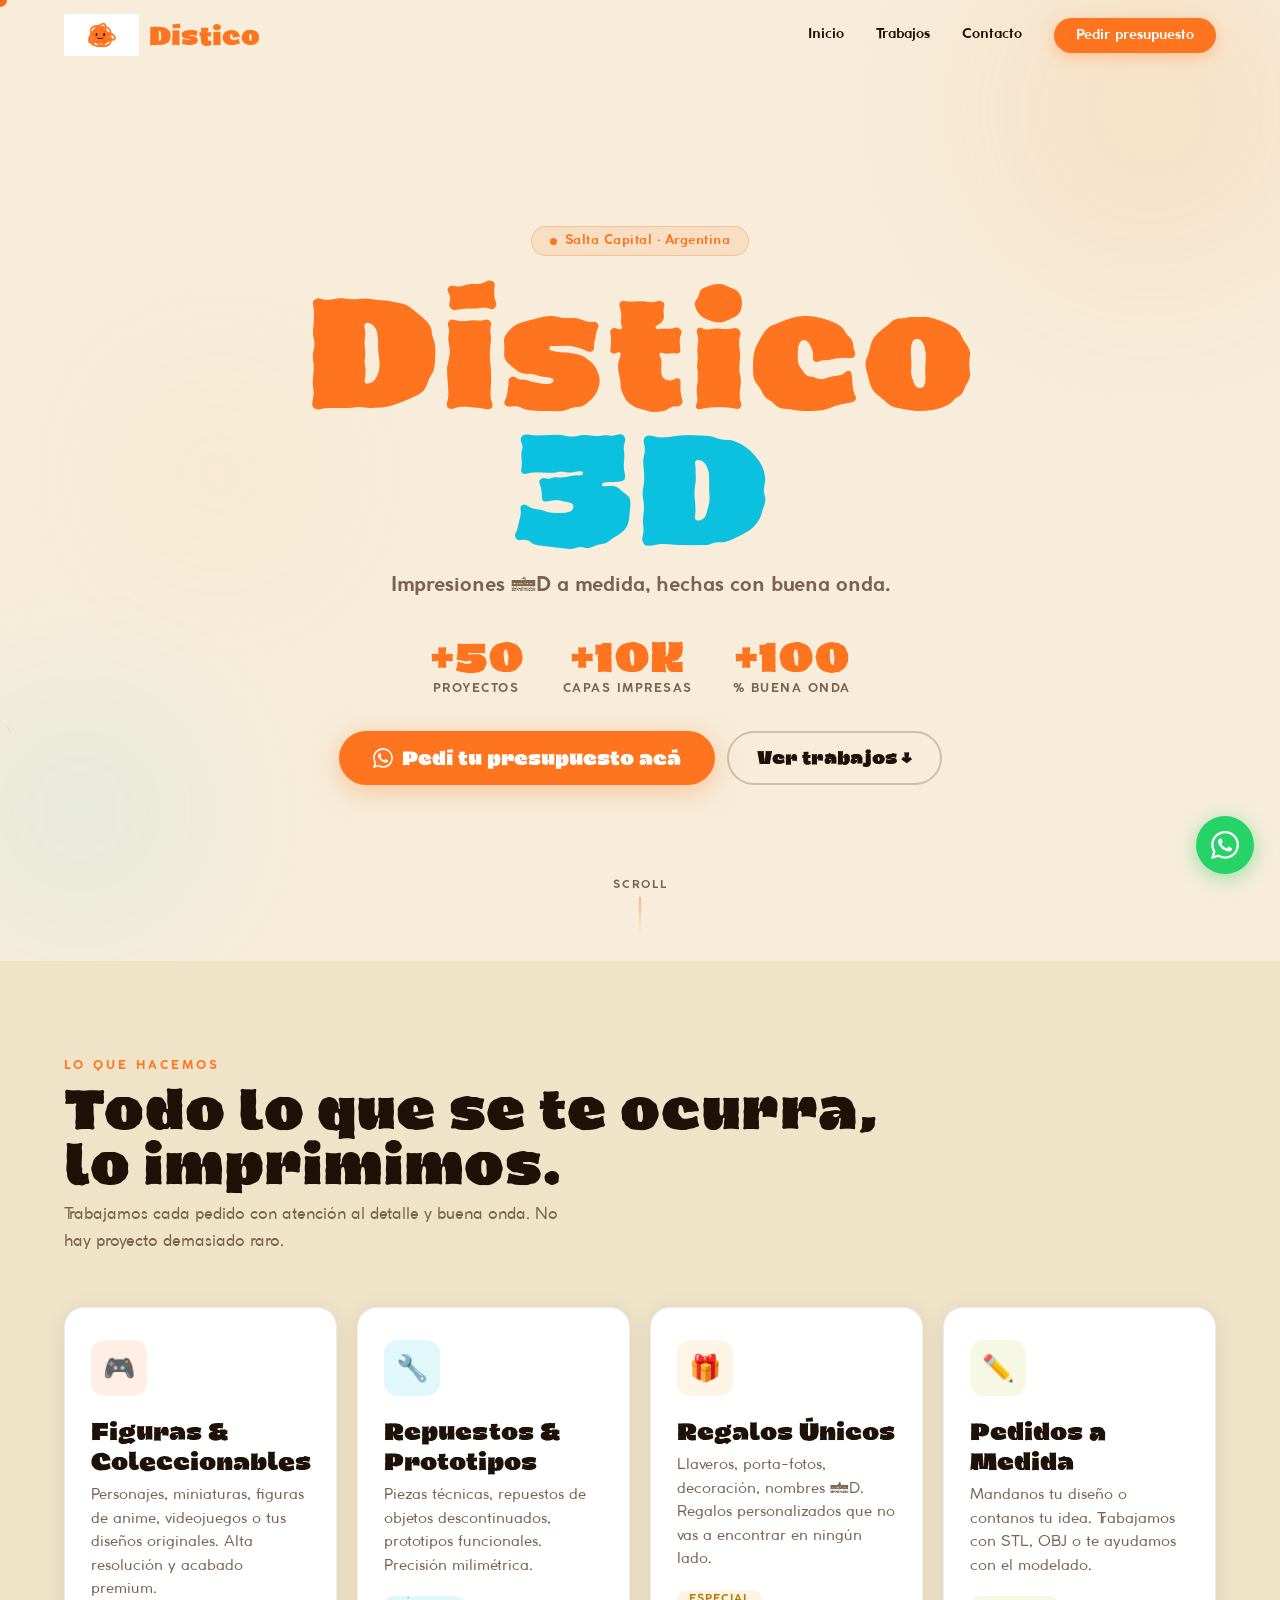
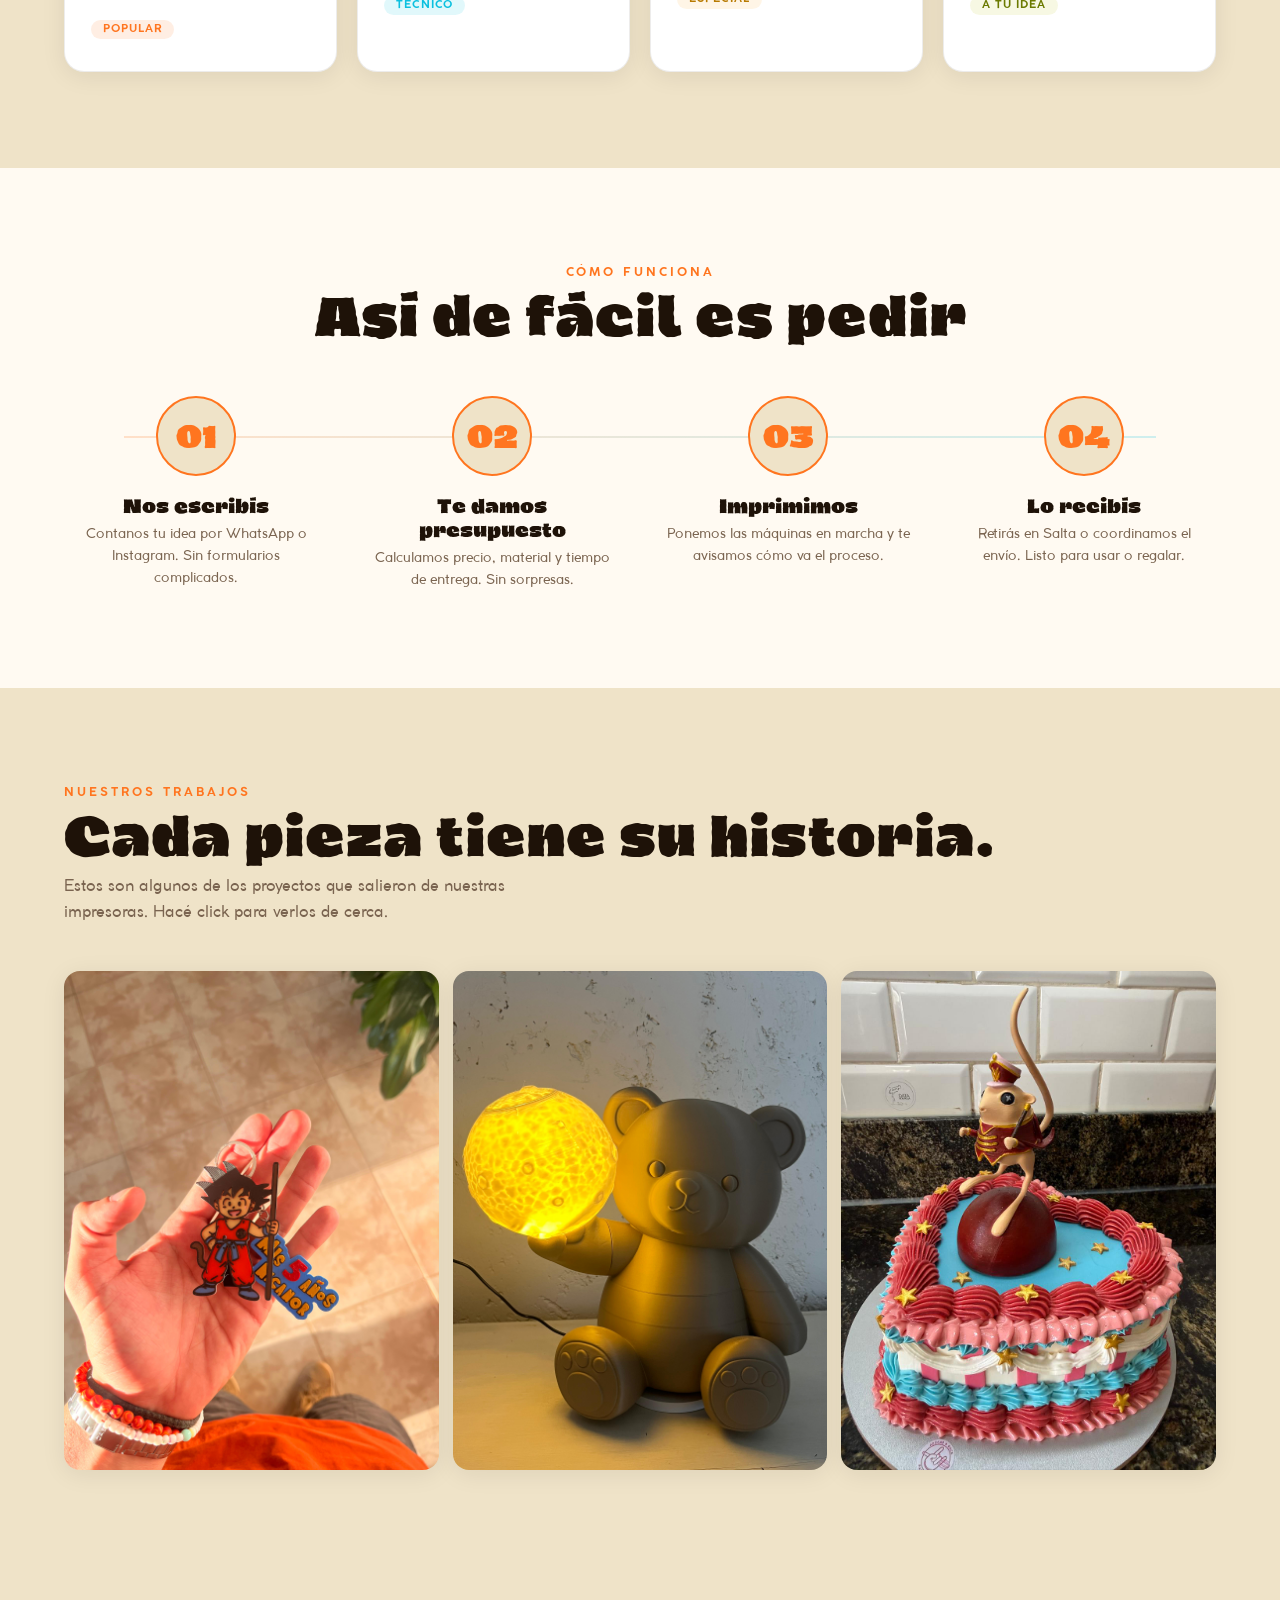
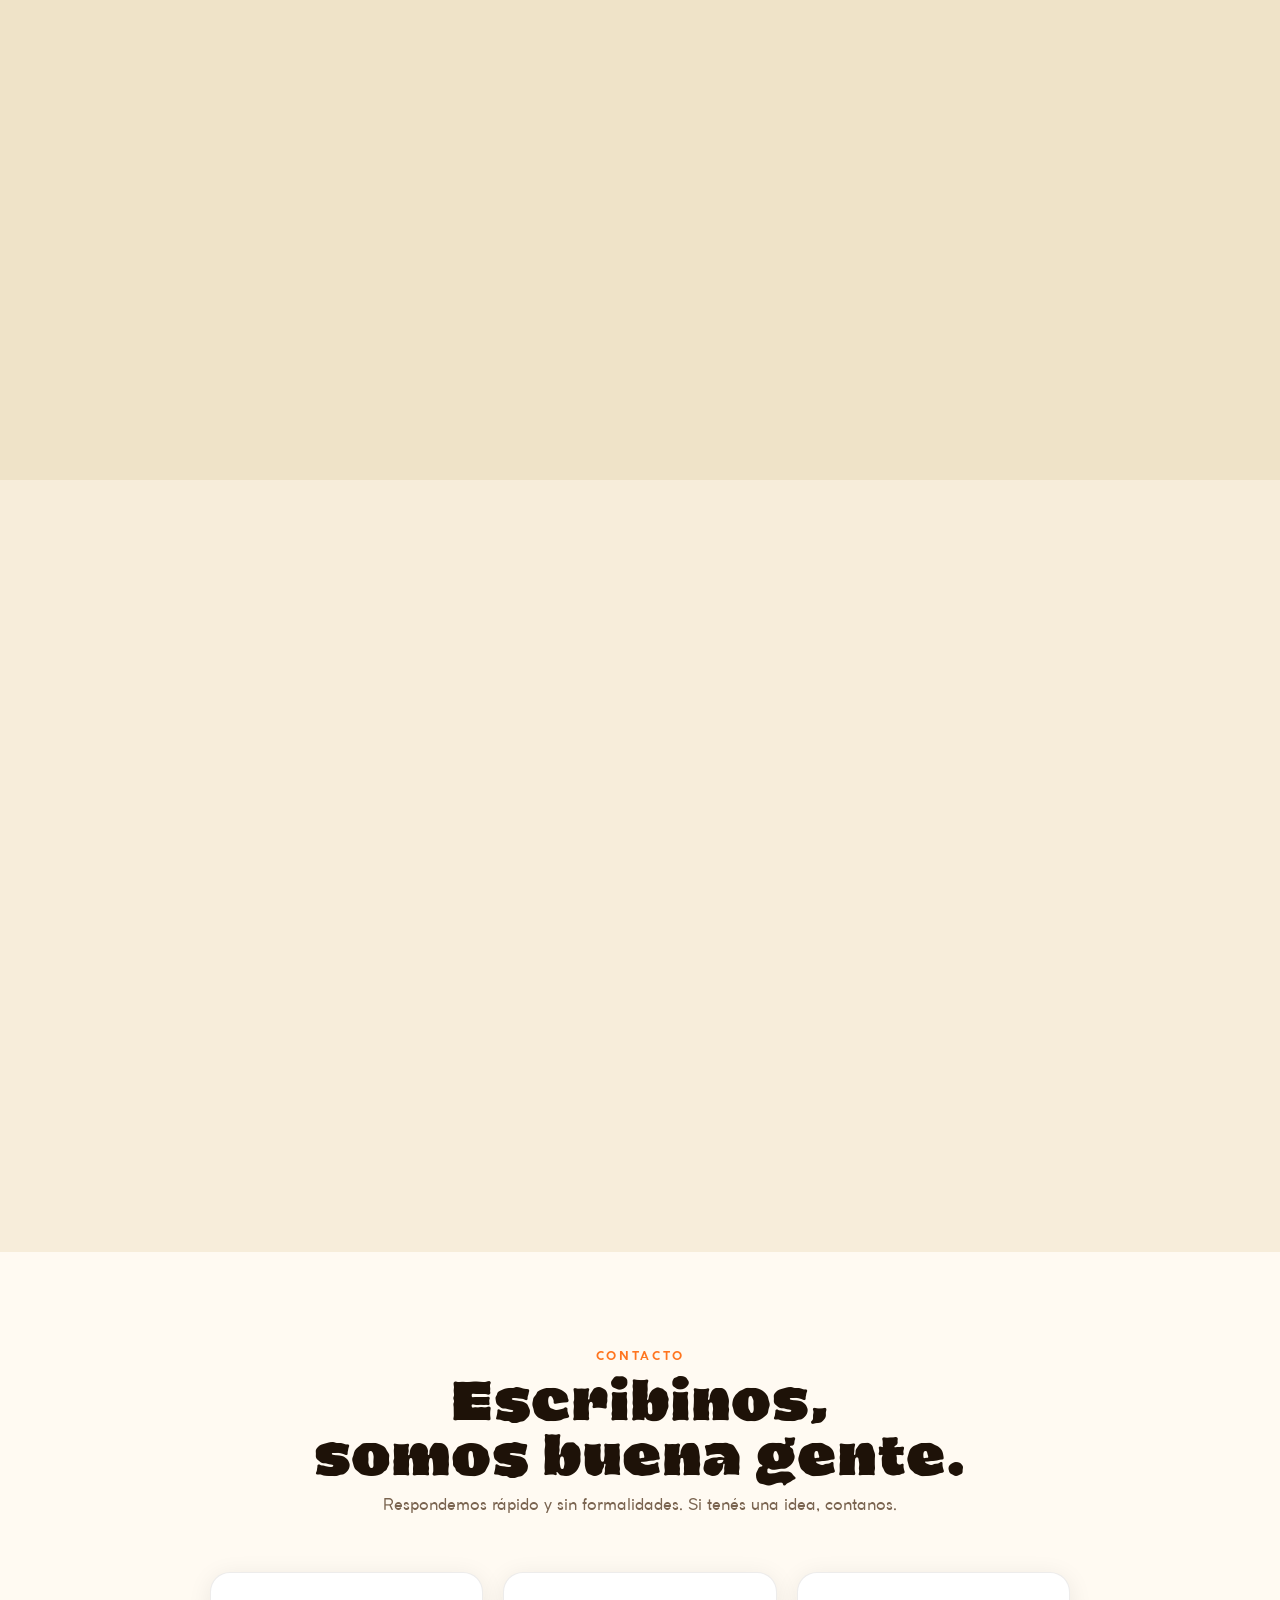
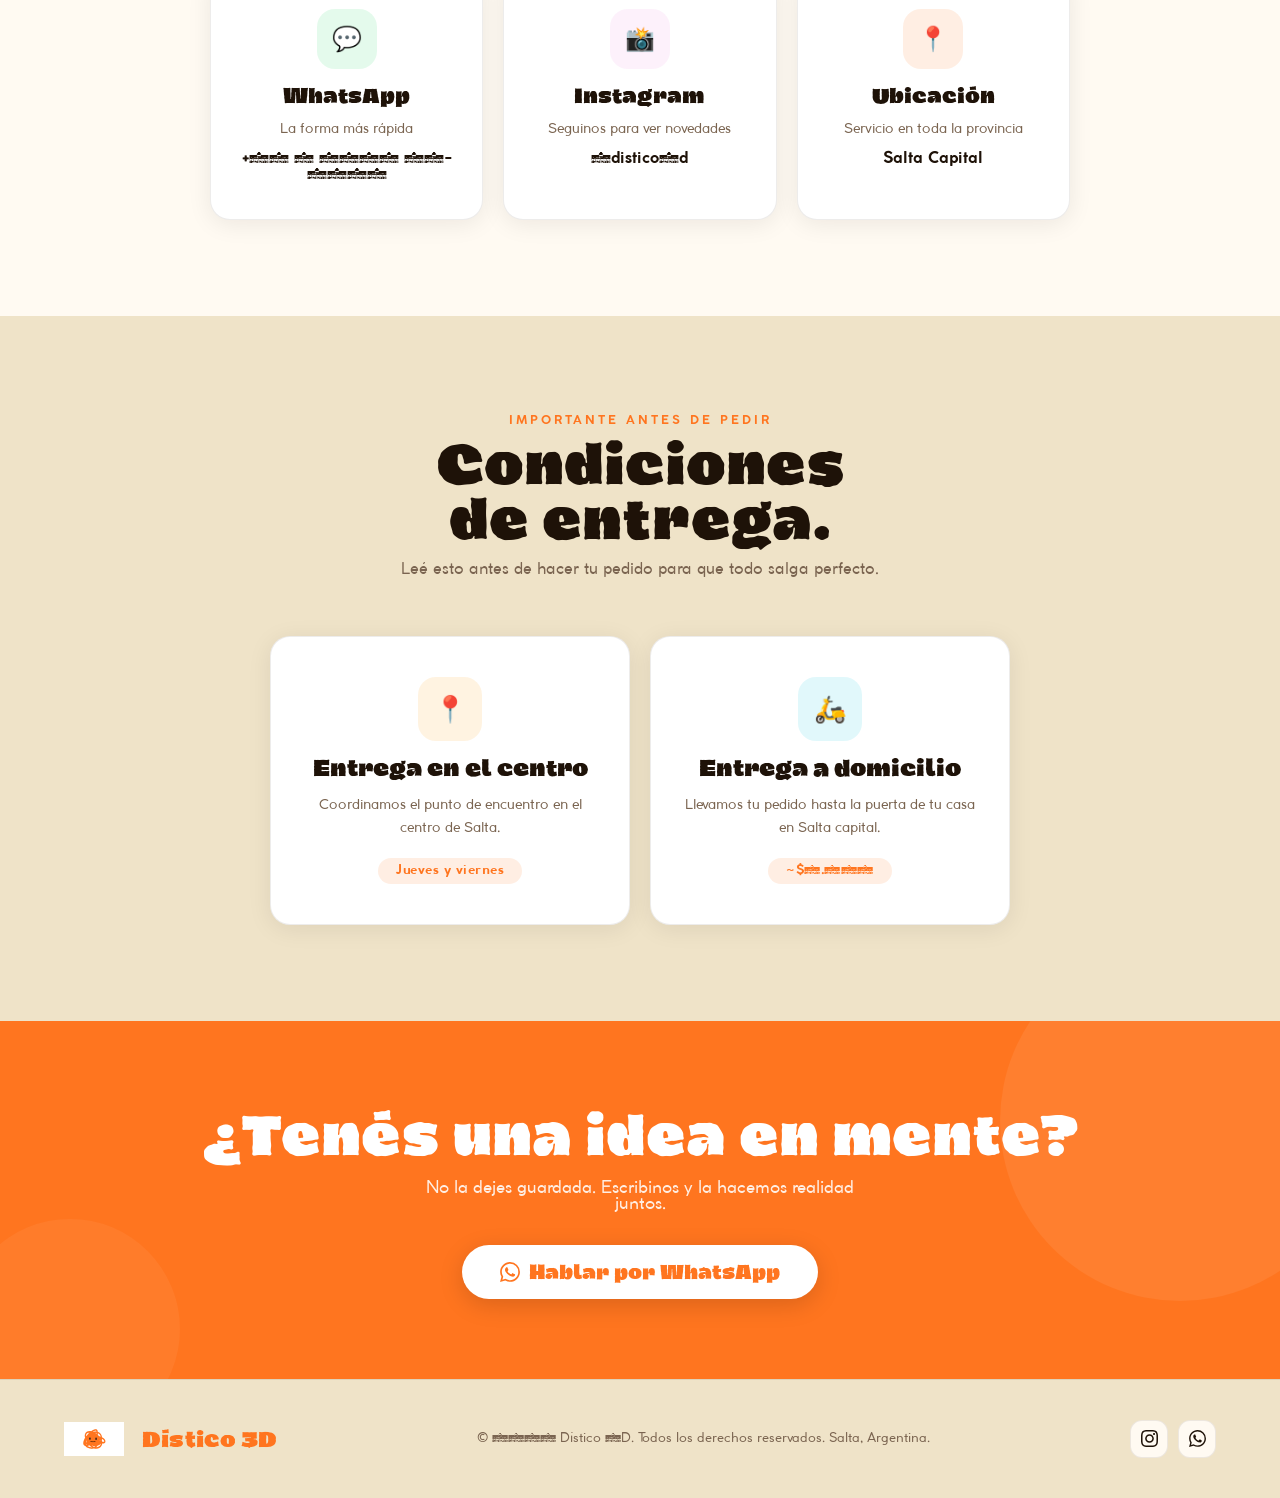
==== commit f83fc564: "Tipografias de marca: Dingos Stamp + Coco Gothic" ====
--- a/index.html
+++ b/index.html
@@ -9,10 +9,35 @@
   <meta property="og:title" content="Dístico 3D | Impresión 3D en Salta" />
   <meta property="og:description" content="Impresiones 3D a medida, hechas con buena onda." />
   <meta property="og:image" content="assets/logo.png" />
-  <link rel="preconnect" href="https://fonts.googleapis.com" />
-  <link rel="preconnect" href="https://fonts.gstatic.com" crossorigin />
-  <link href="https://fonts.googleapis.com/css2?family=Boogaloo&family=Nunito:wght@400;600;700;800;900&display=swap" rel="stylesheet" />
   <style>
+    @font-face {
+      font-family: 'Dingos Stamp';
+      src: url('assets/fonts/Dingos_Font/Dingos-Stamp_Black.ttf') format('truetype');
+      font-weight: normal;
+      font-style: normal;
+      font-display: swap;
+    }
+    @font-face {
+      font-family: 'Coco Gothic';
+      src: url('assets/fonts/CocoGothic/CocoGothic_trial.ttf') format('truetype');
+      font-weight: 400;
+      font-style: normal;
+      font-display: swap;
+    }
+    @font-face {
+      font-family: 'Coco Gothic';
+      src: url('assets/fonts/CocoGothic/CocoGothic-Bold_trial.ttf') format('truetype');
+      font-weight: 700 900;
+      font-style: normal;
+      font-display: swap;
+    }
+    @font-face {
+      font-family: 'Coco Gothic';
+      src: url('assets/fonts/CocoGothic/CocoGothic-Light_trial.ttf') format('truetype');
+      font-weight: 300;
+      font-style: normal;
+      font-display: swap;
+    }
     :root {
       /* Paleta "té con leche" */
       --bg:       #F7EDDA;
@@ -31,8 +56,8 @@
       --pink:   #f7c6ef;
       --lime:   #c7d245;
 
-      --font-display: 'Boogaloo', sans-serif;
-      --font-body:    'Nunito', sans-serif;
+      --font-display: 'Dingos Stamp', sans-serif;
+      --font-body:    'Coco Gothic', sans-serif;
       --radius: 20px;
       --shadow: 0 4px 24px rgba(30,18,8,.08);
       --shadow-lg: 0 12px 48px rgba(30,18,8,.12);
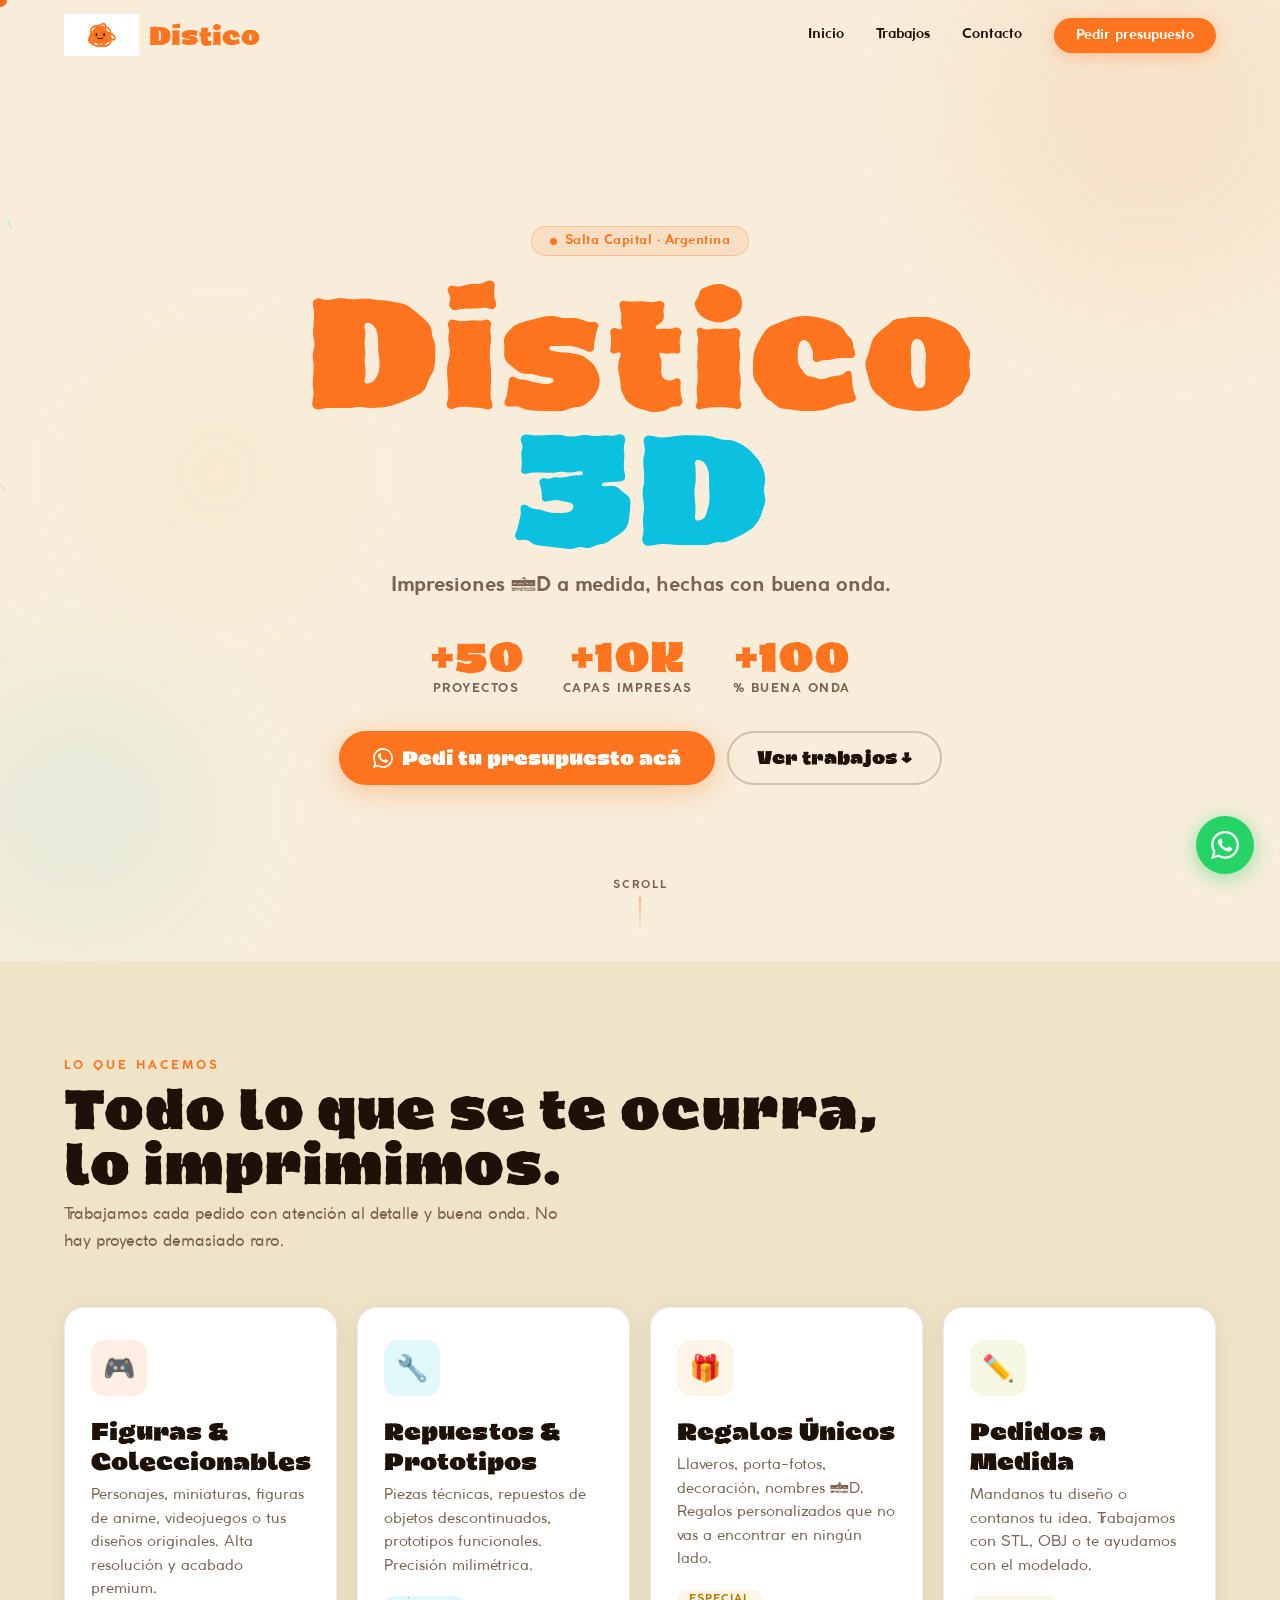
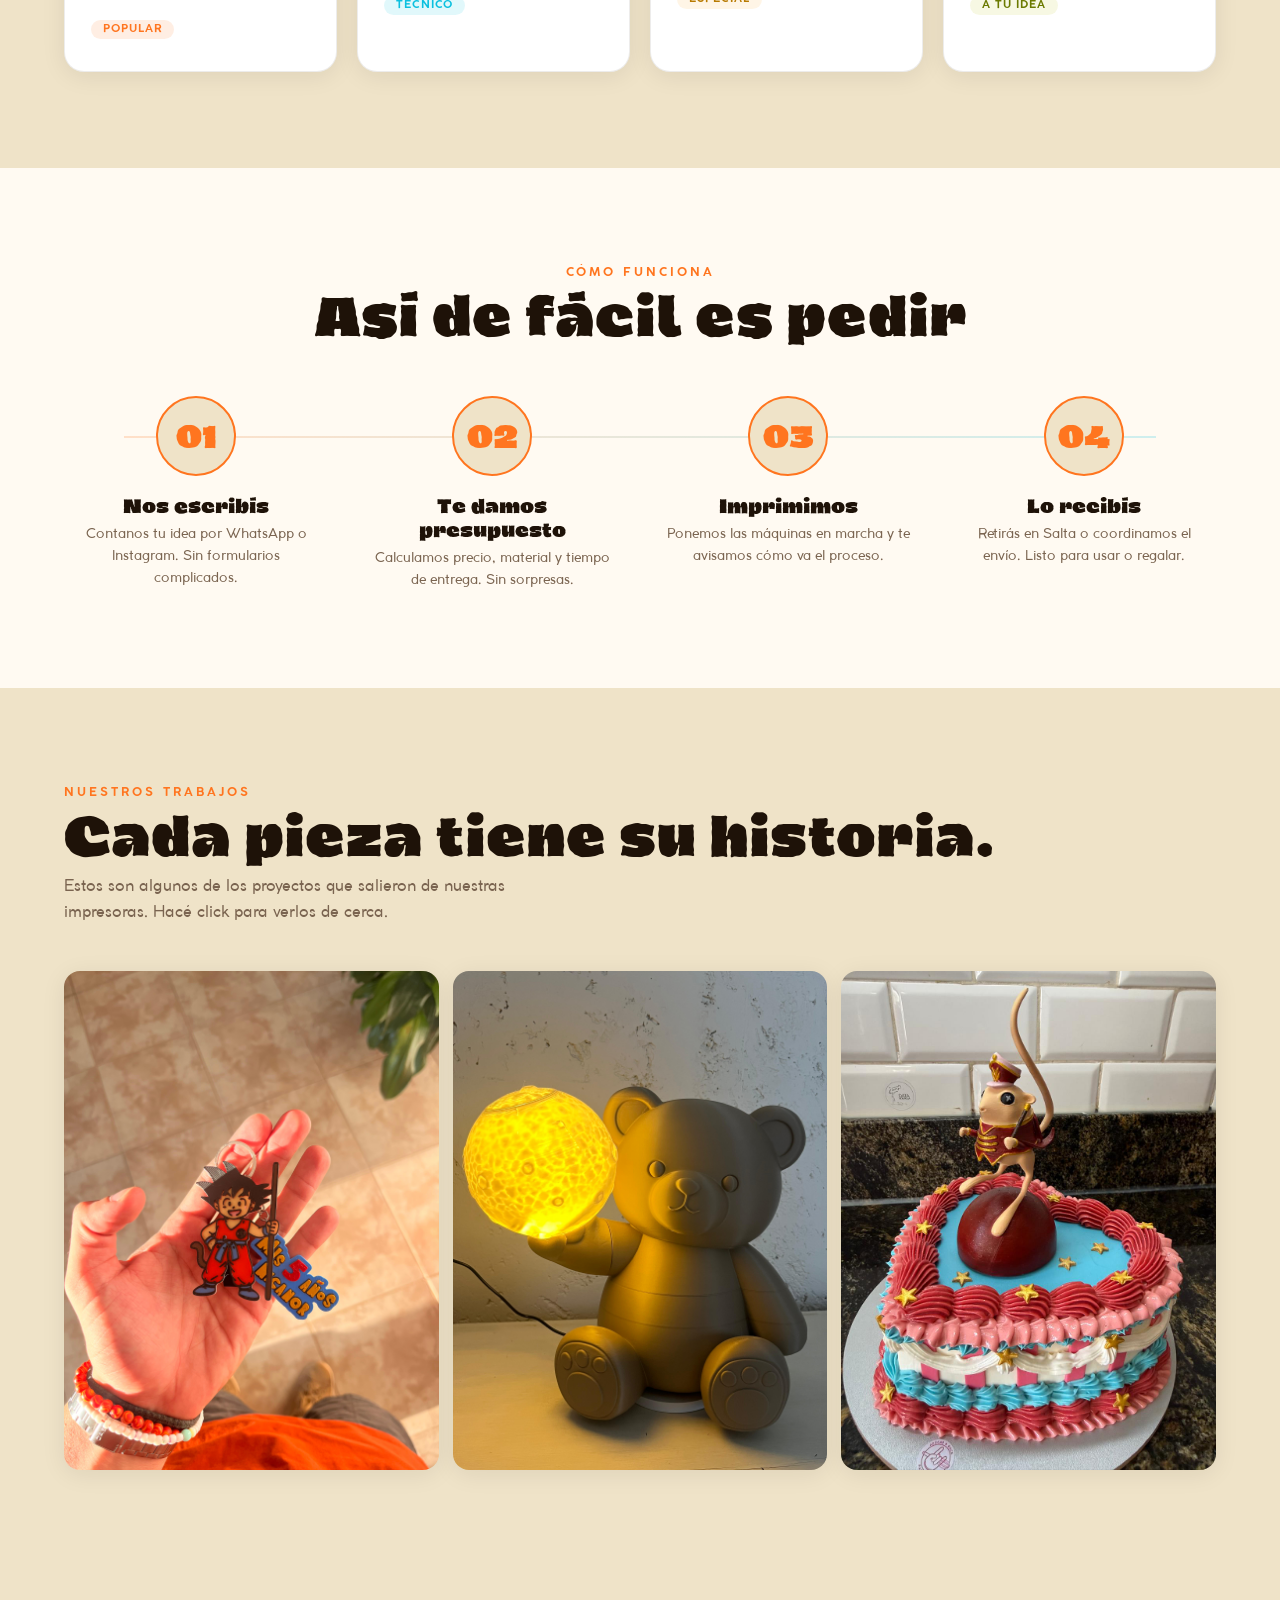
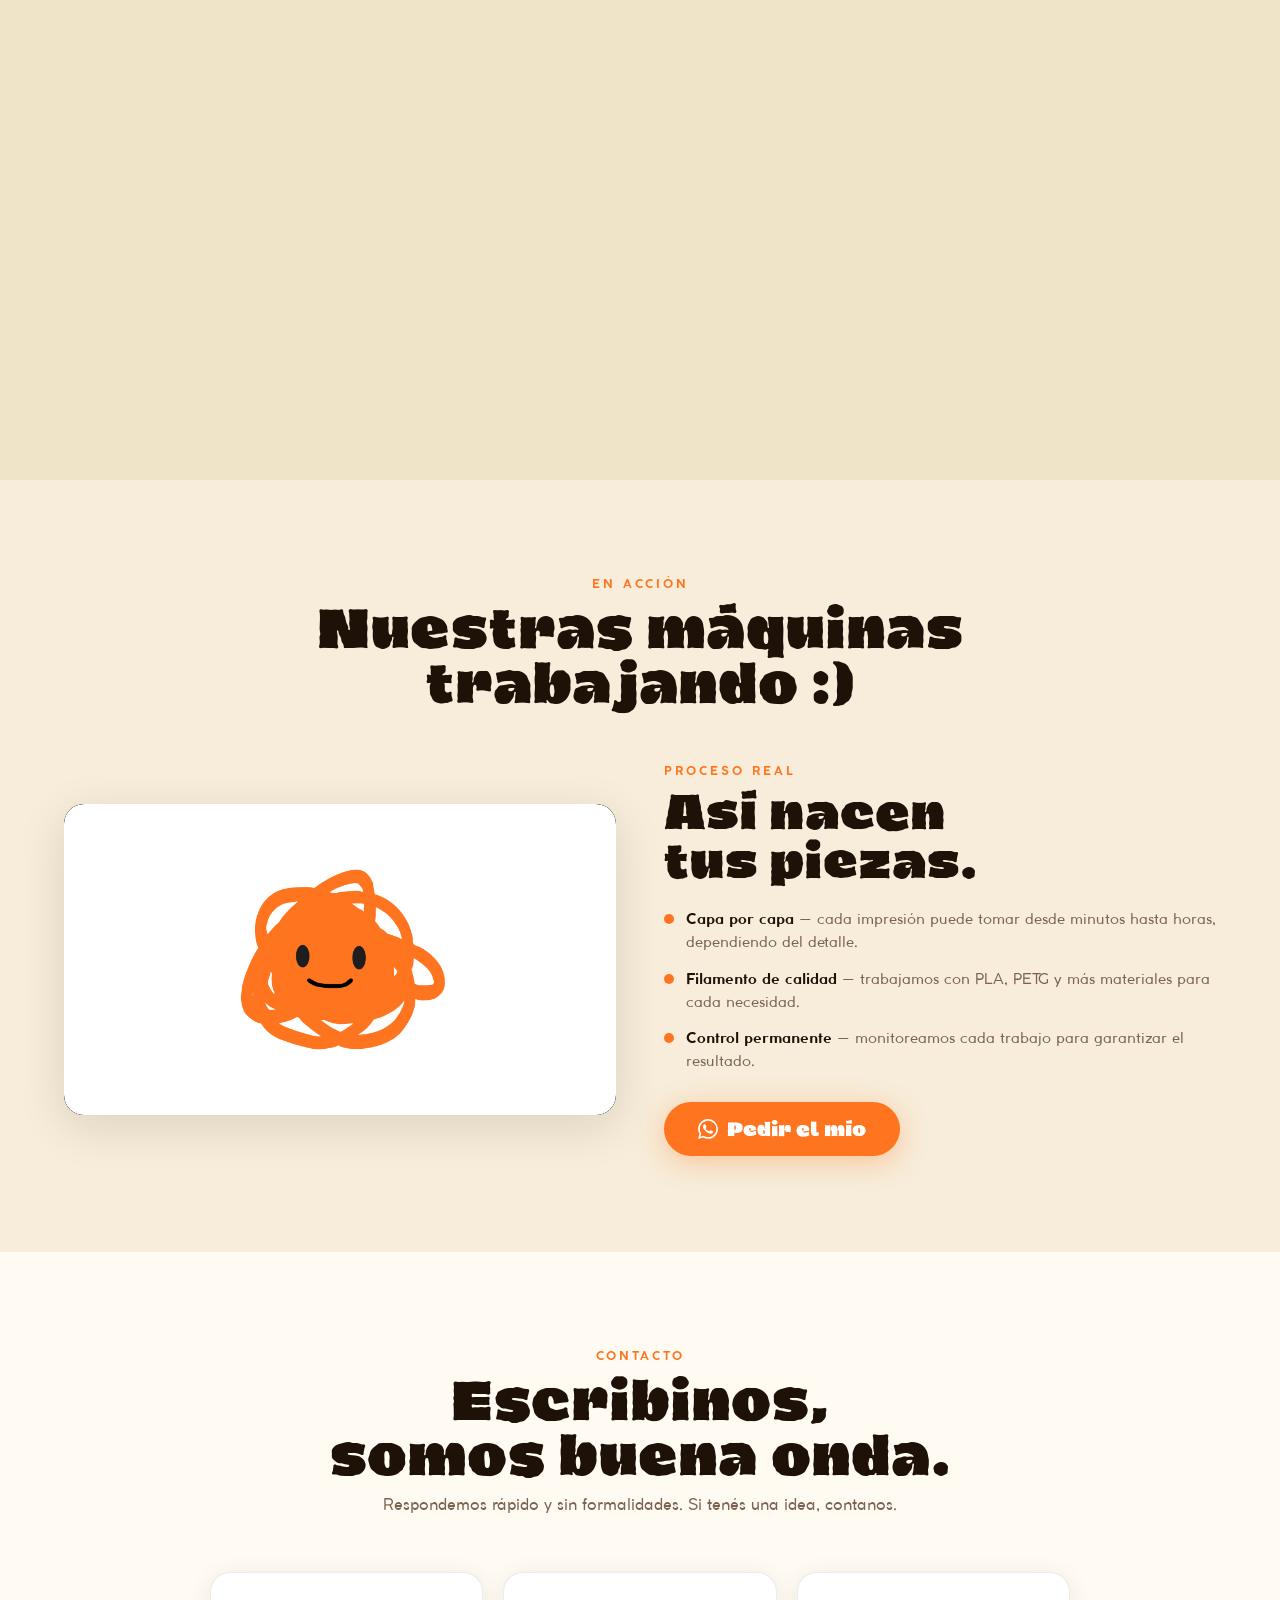
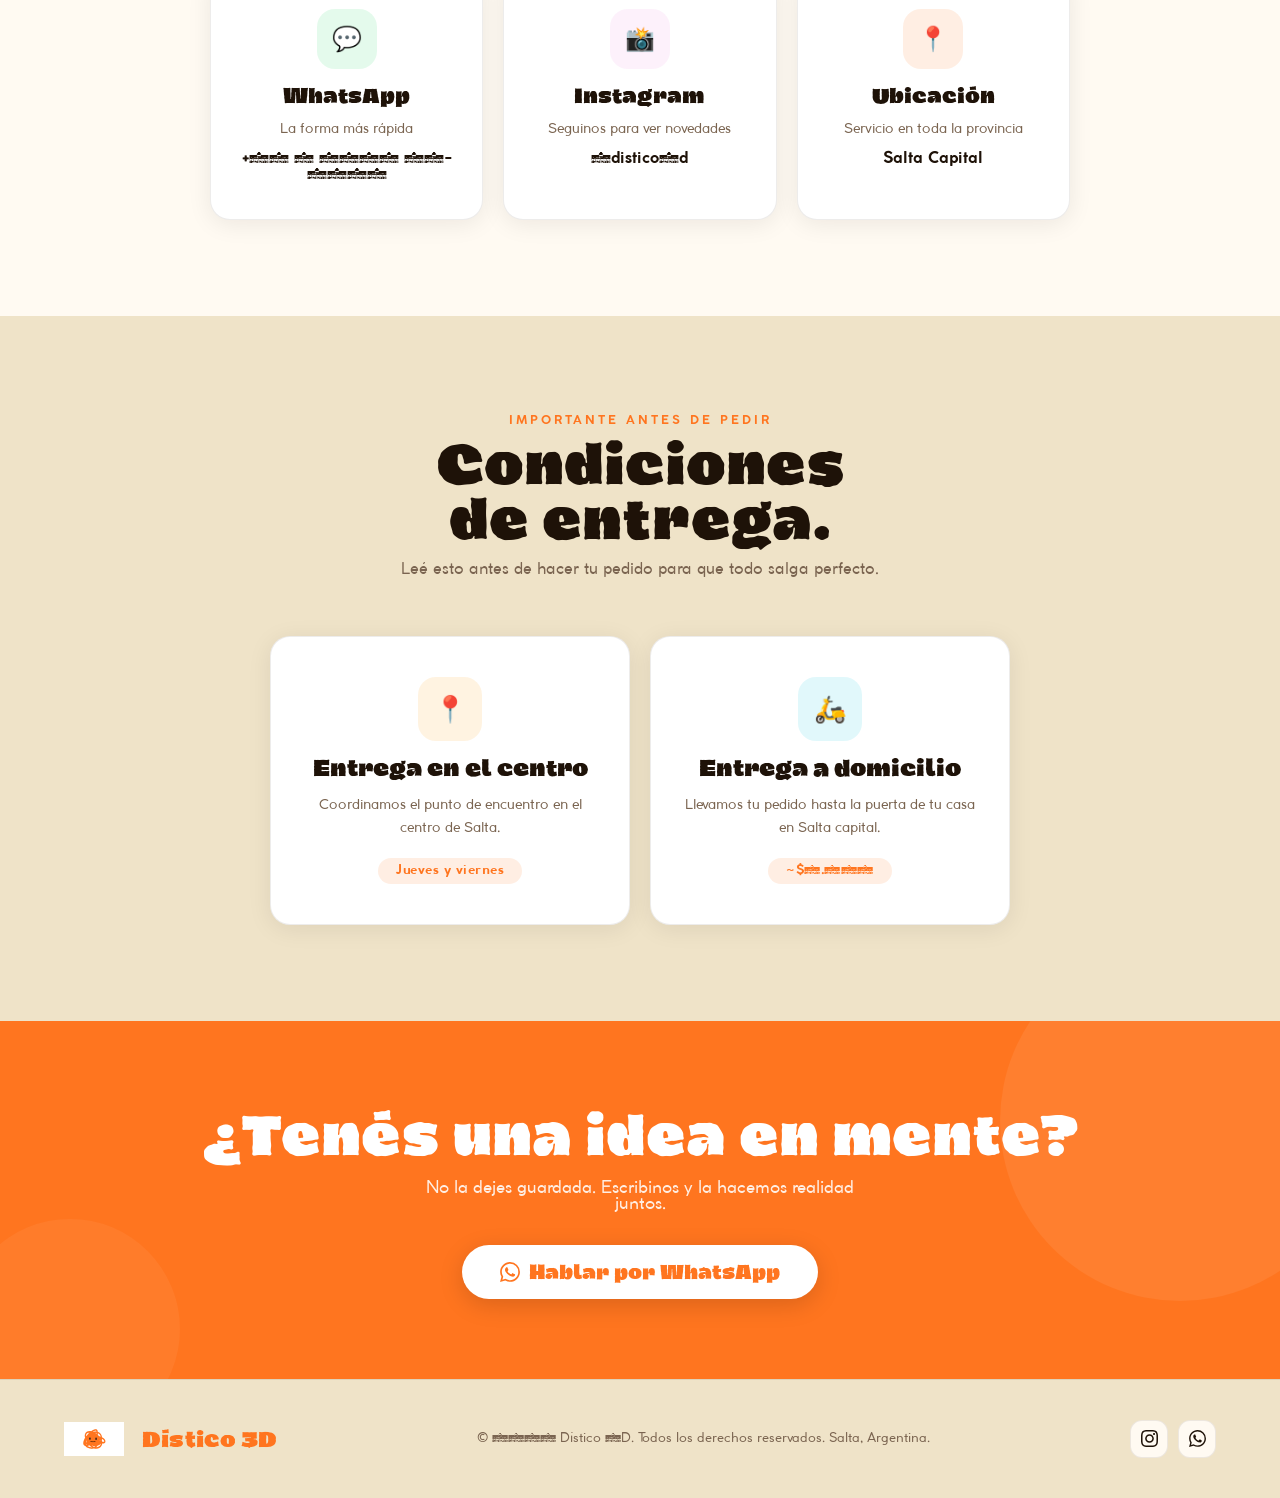
==== commit a168a770: "Cambiar buena gente por buena onda en seccion contacto" ====
--- a/index.html
+++ b/index.html
@@ -799,7 +799,7 @@
 <section id="contacto">
   <div class="reveal" style="text-align:center;">
     <span class="sec-label">Contacto</span>
-    <h2 class="sec-title" style="margin-inline:auto;text-align:center;">Escribinos,<br>somos buena gente.</h2>
+    <h2 class="sec-title" style="margin-inline:auto;text-align:center;">Escribinos,<br>somos buena onda.</h2>
     <p class="sec-sub" style="margin-inline:auto;text-align:center;">Respondemos rápido y sin formalidades. Si tenés una idea, contanos.</p>
   </div>
   <div class="cnt-grid">
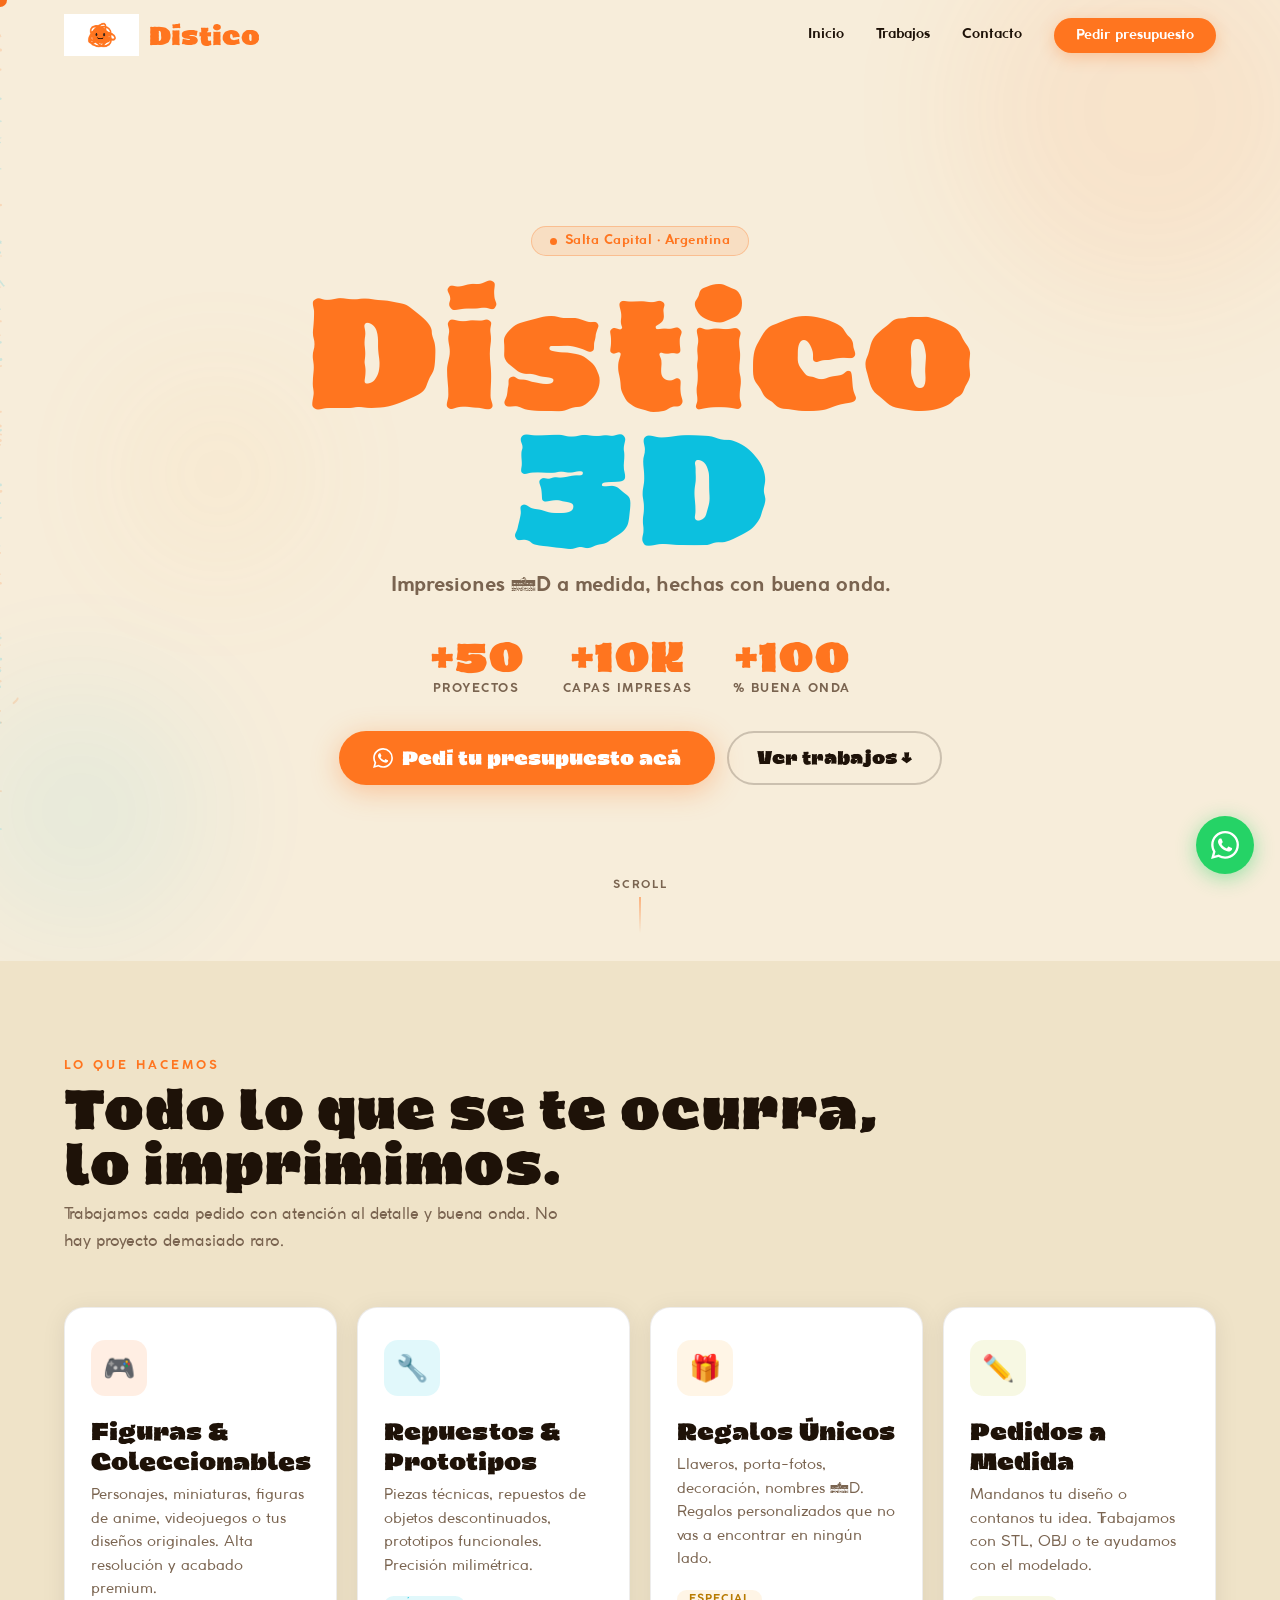
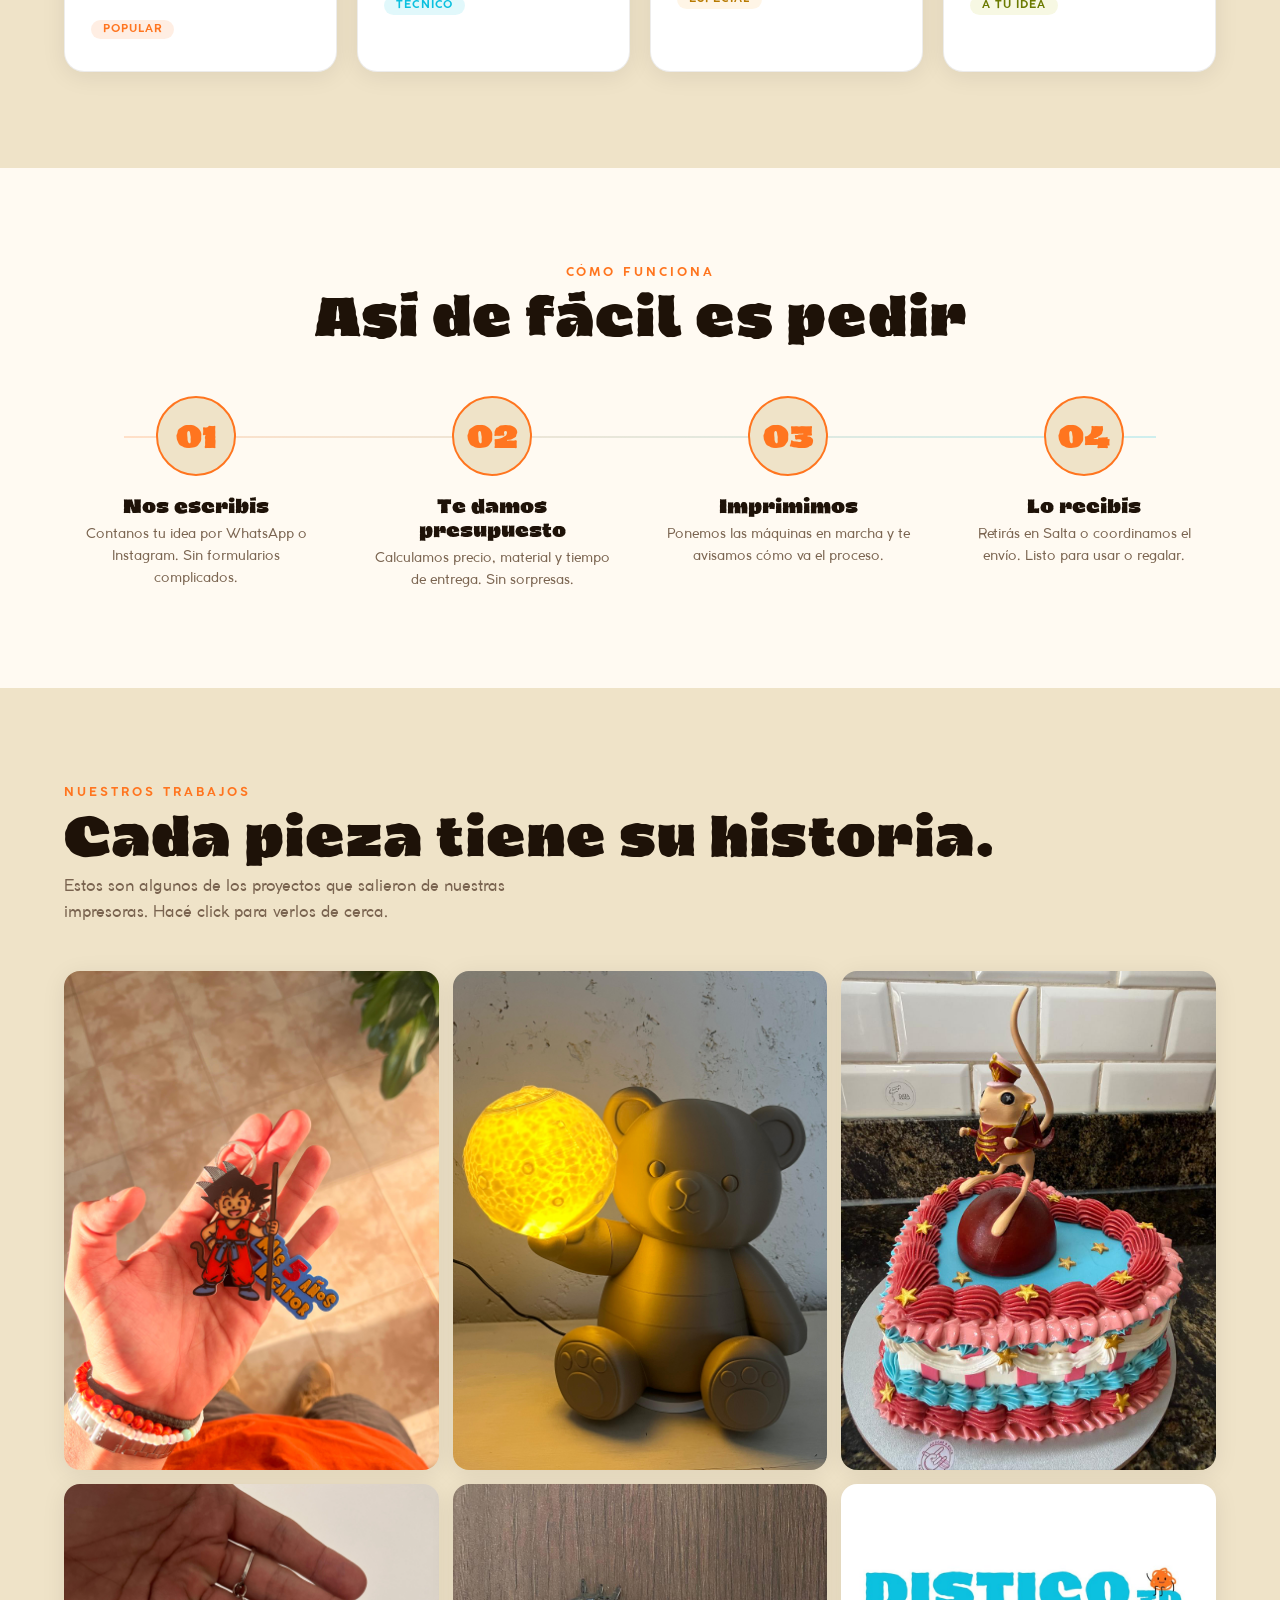
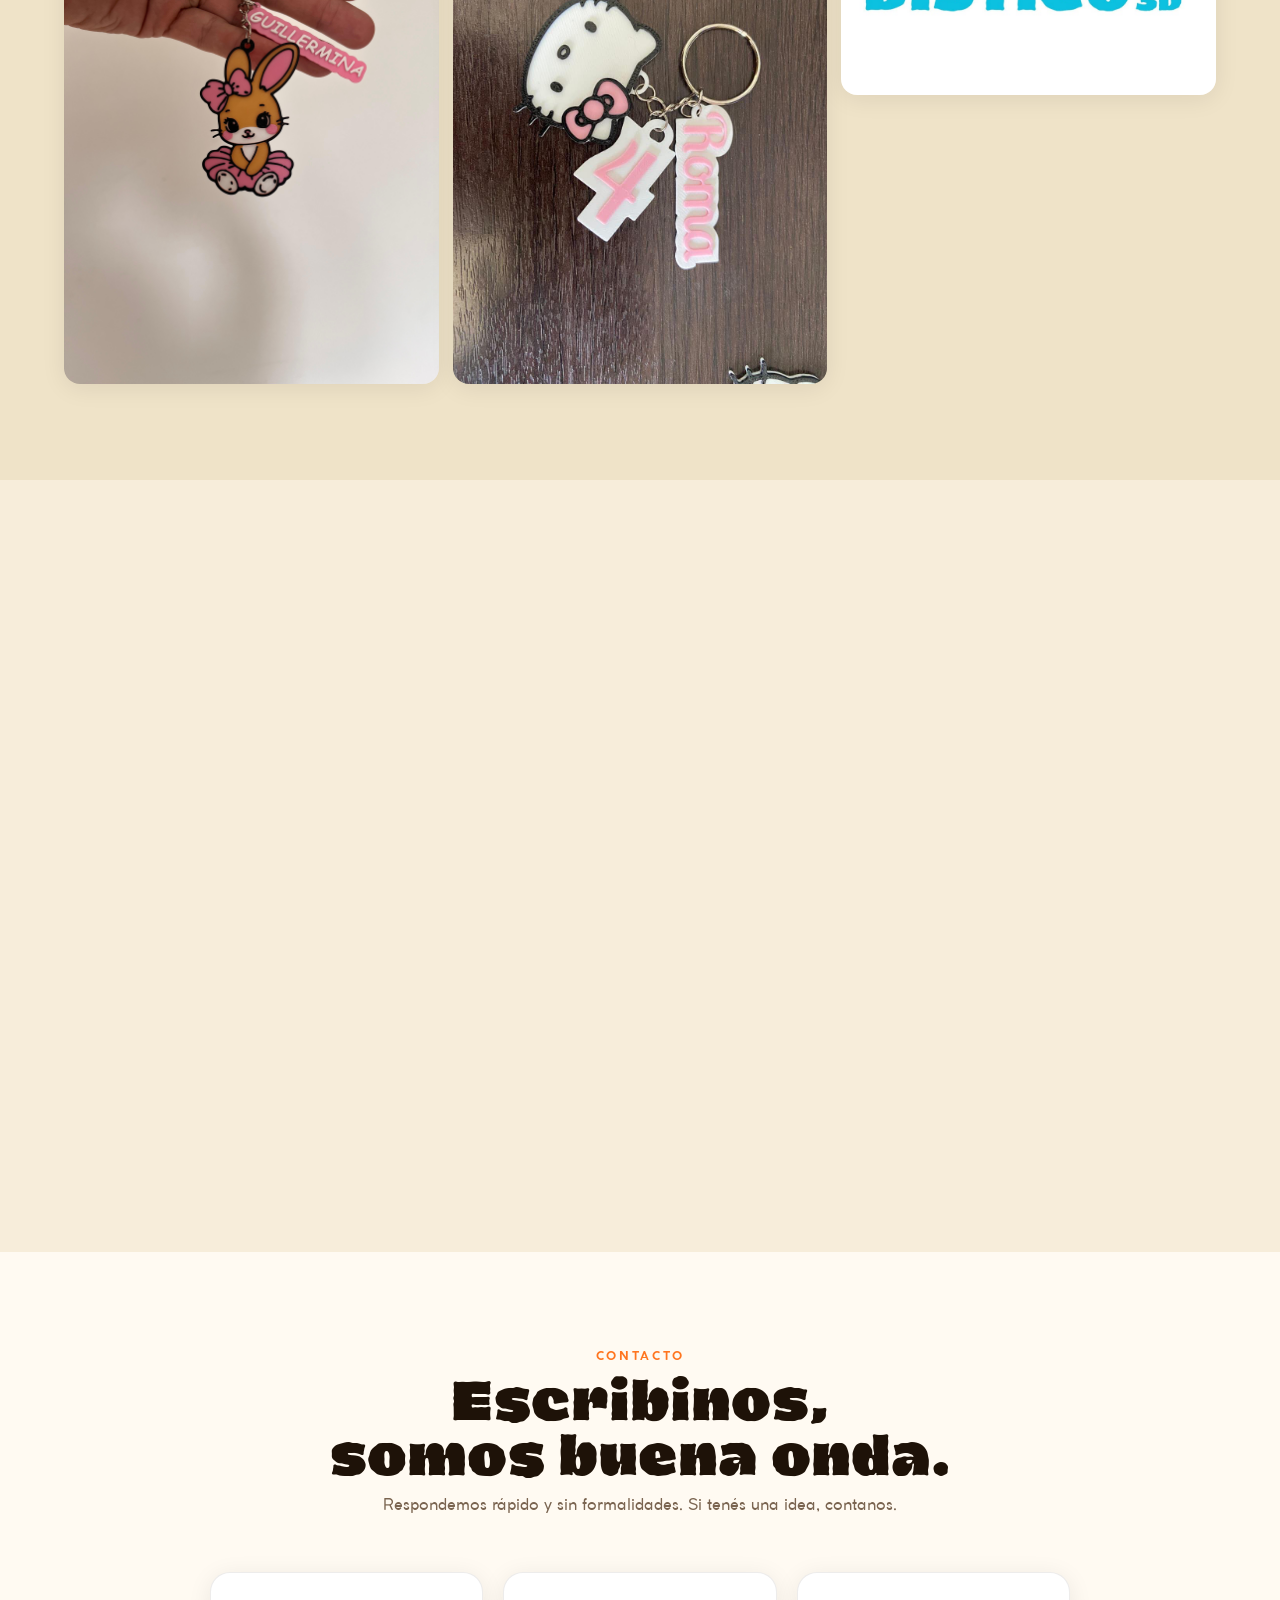
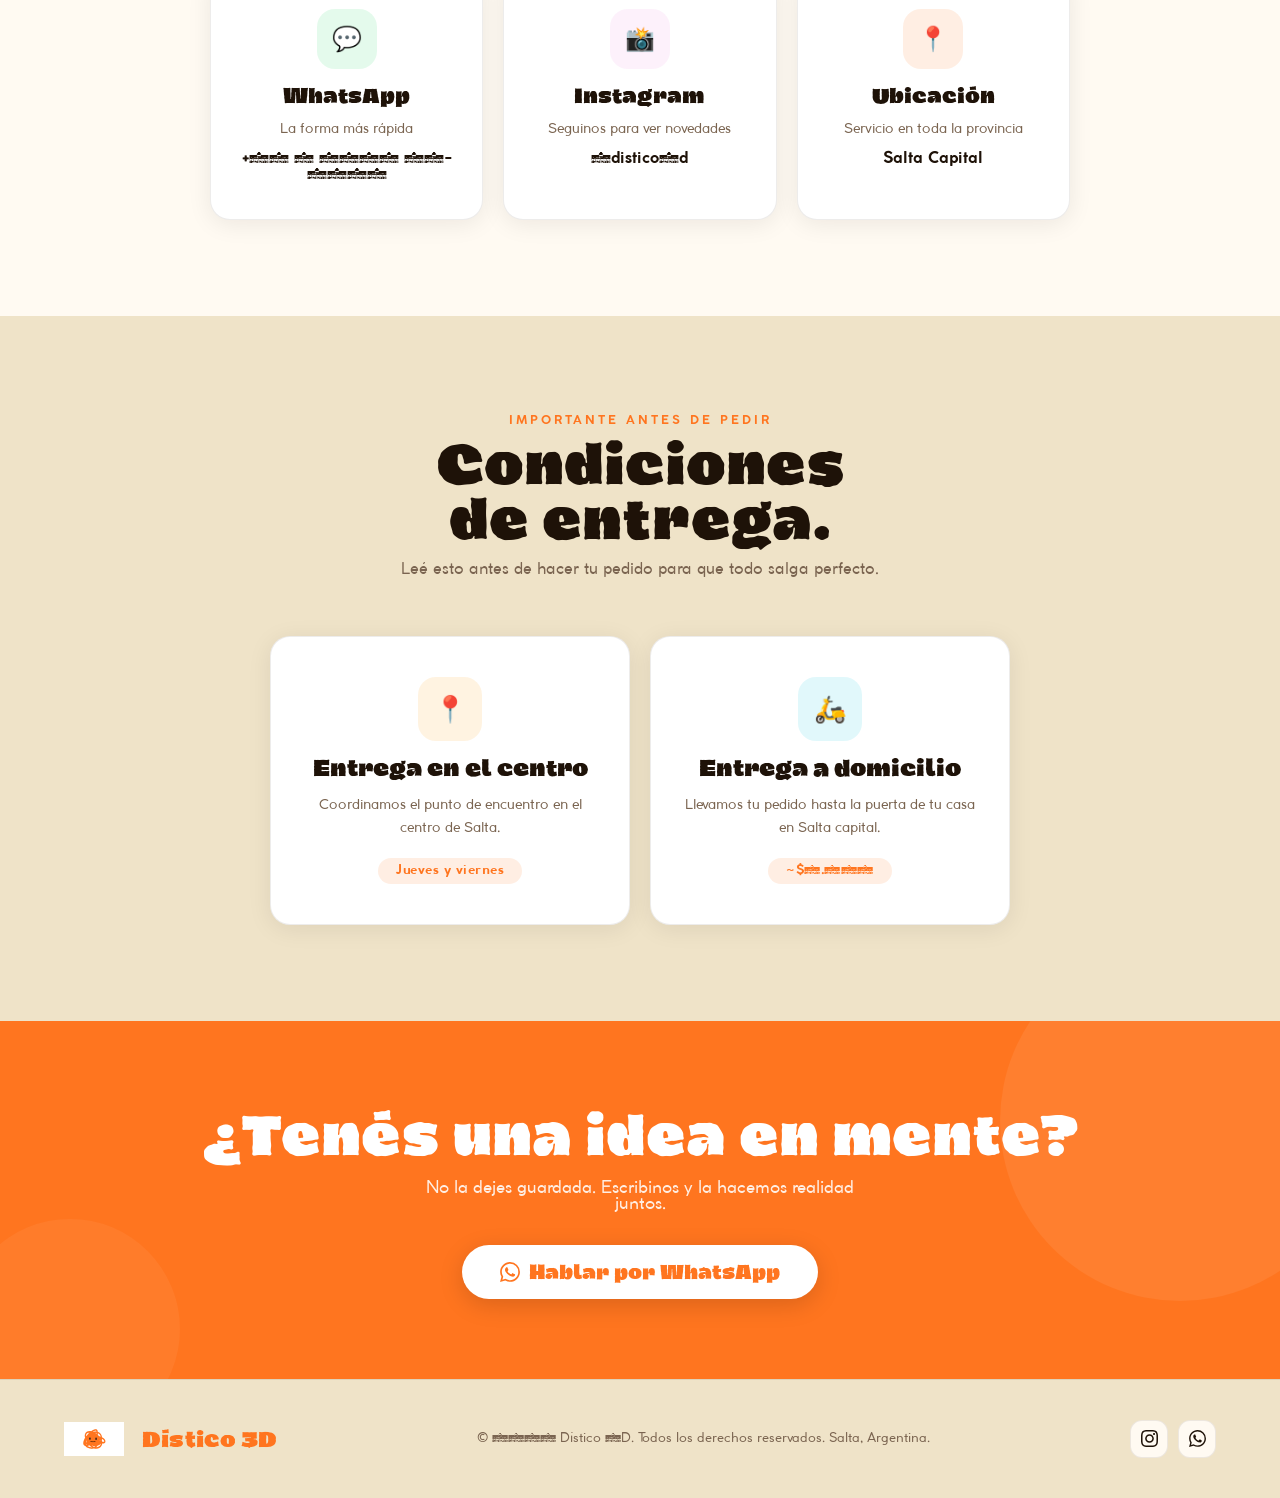
==== commit 089db2fa: "Fix caracteres rotos: agregar fallback Boogaloo+Nunito para glifos faltantes" ====
--- a/index.html
+++ b/index.html
@@ -9,6 +9,9 @@
   <meta property="og:title" content="Dístico 3D | Impresión 3D en Salta" />
   <meta property="og:description" content="Impresiones 3D a medida, hechas con buena onda." />
   <meta property="og:image" content="assets/logo.png" />
+  <link rel="preconnect" href="https://fonts.googleapis.com" />
+  <link rel="preconnect" href="https://fonts.gstatic.com" crossorigin />
+  <link href="https://fonts.googleapis.com/css2?family=Boogaloo&family=Nunito:wght@400;600;700;800;900&display=swap" rel="stylesheet" />
   <style>
     @font-face {
       font-family: 'Dingos Stamp';
@@ -56,8 +59,8 @@
       --pink:   #f7c6ef;
       --lime:   #c7d245;
 
-      --font-display: 'Dingos Stamp', sans-serif;
-      --font-body:    'Coco Gothic', sans-serif;
+      --font-display: 'Dingos Stamp', 'Boogaloo', sans-serif;
+      --font-body:    'Coco Gothic', 'Nunito', sans-serif;
       --radius: 20px;
       --shadow: 0 4px 24px rgba(30,18,8,.08);
       --shadow-lg: 0 12px 48px rgba(30,18,8,.12);
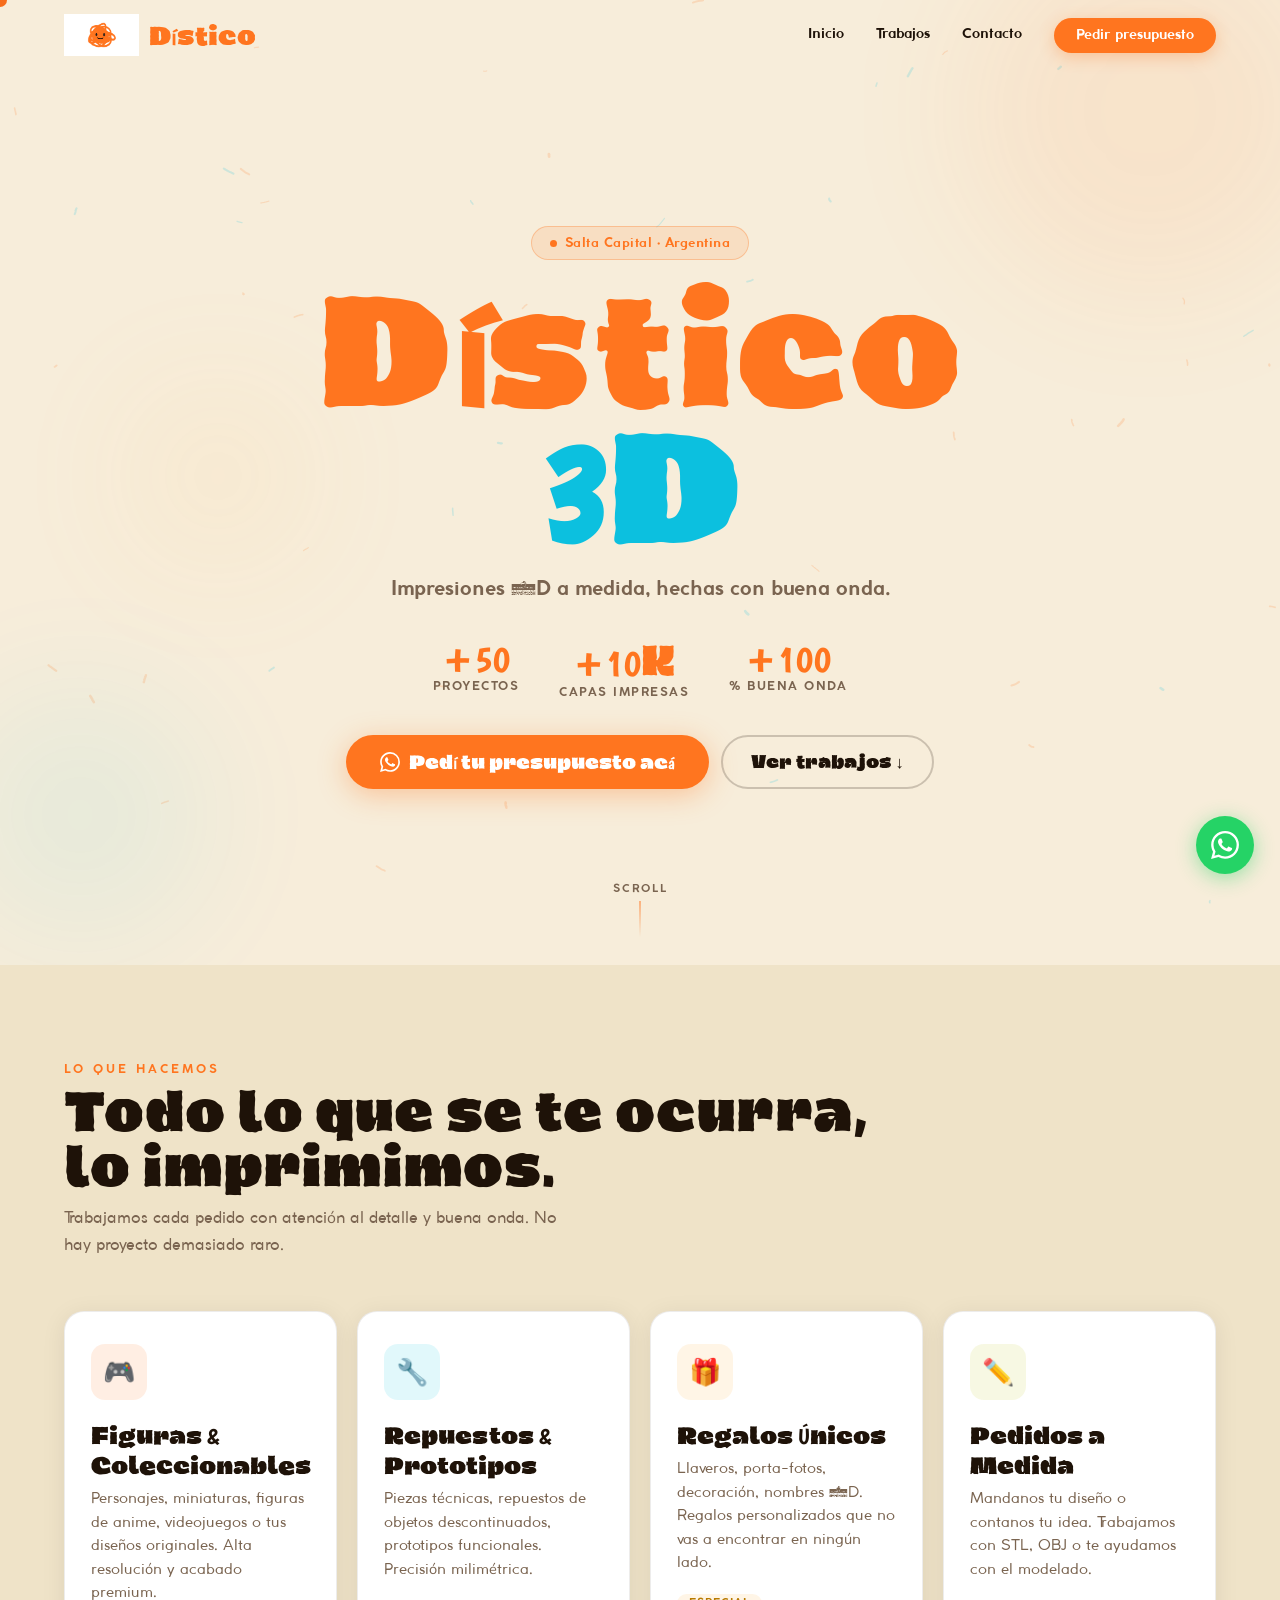
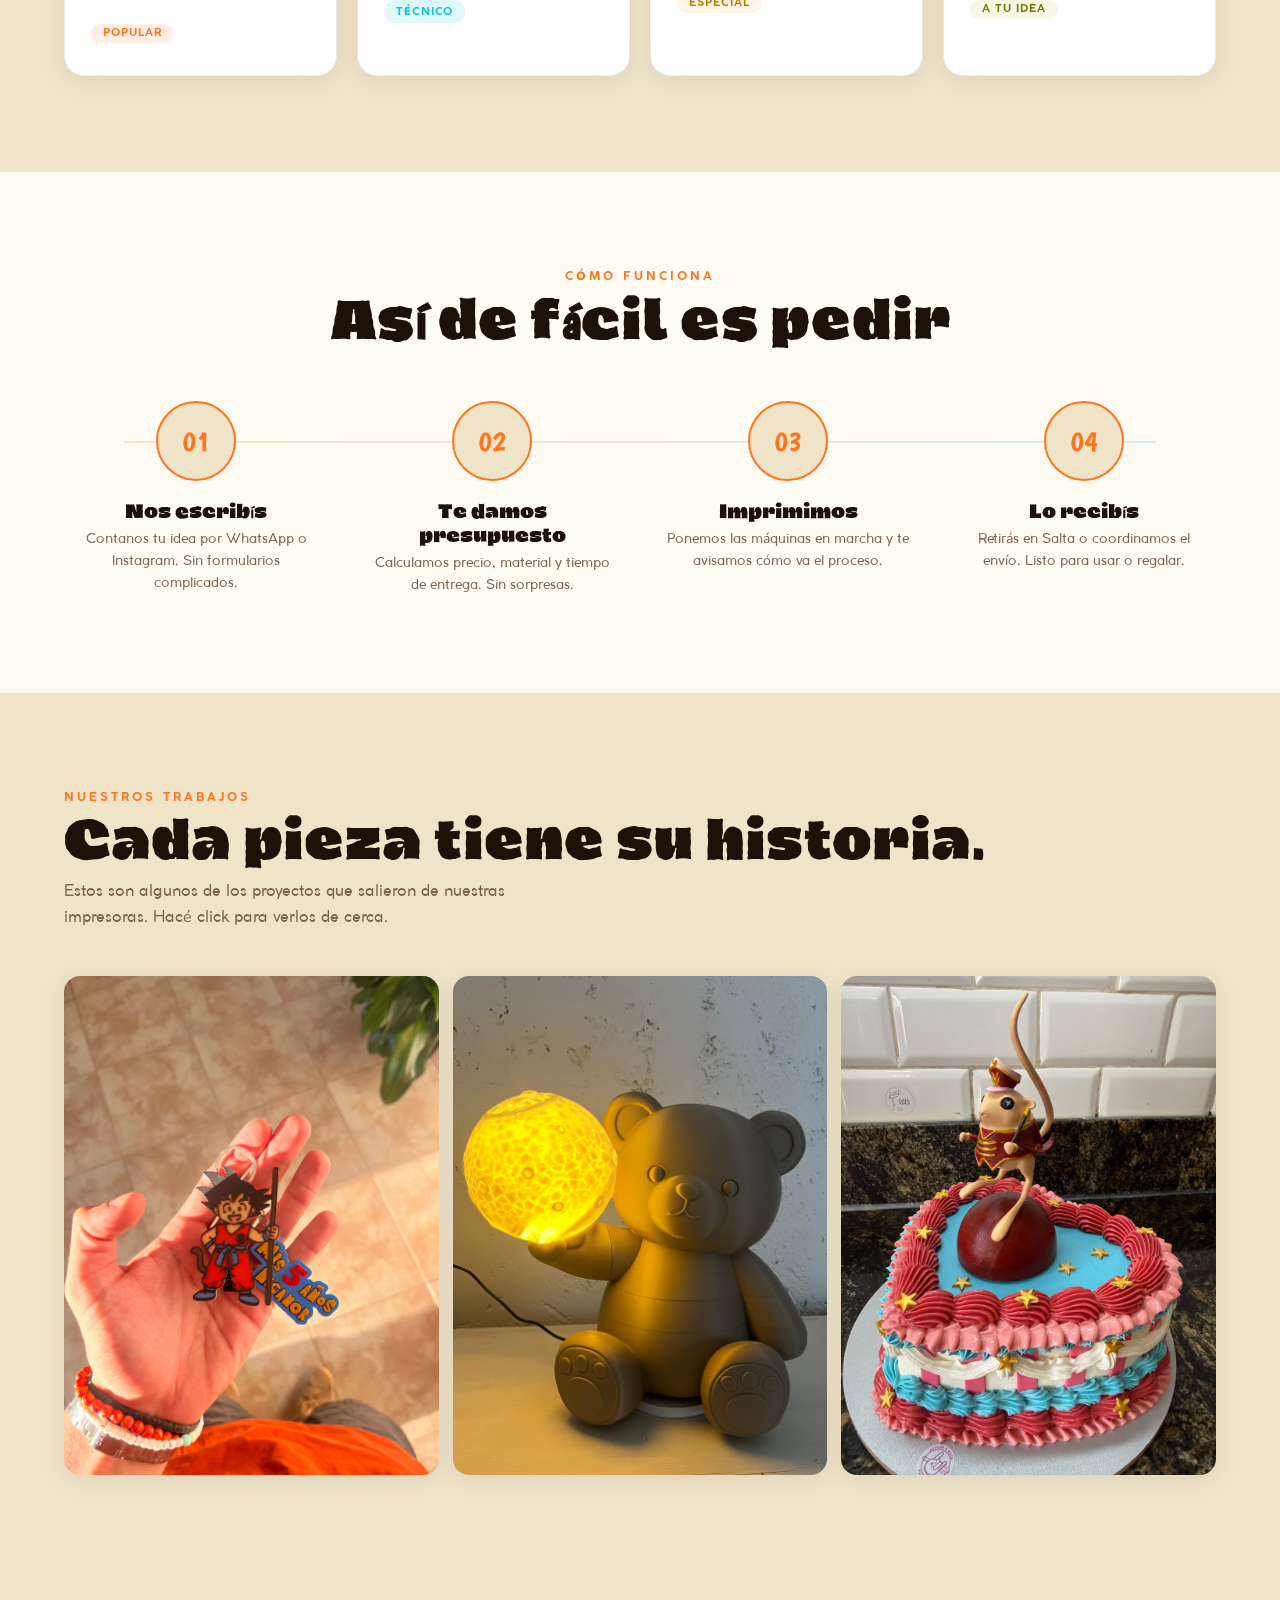
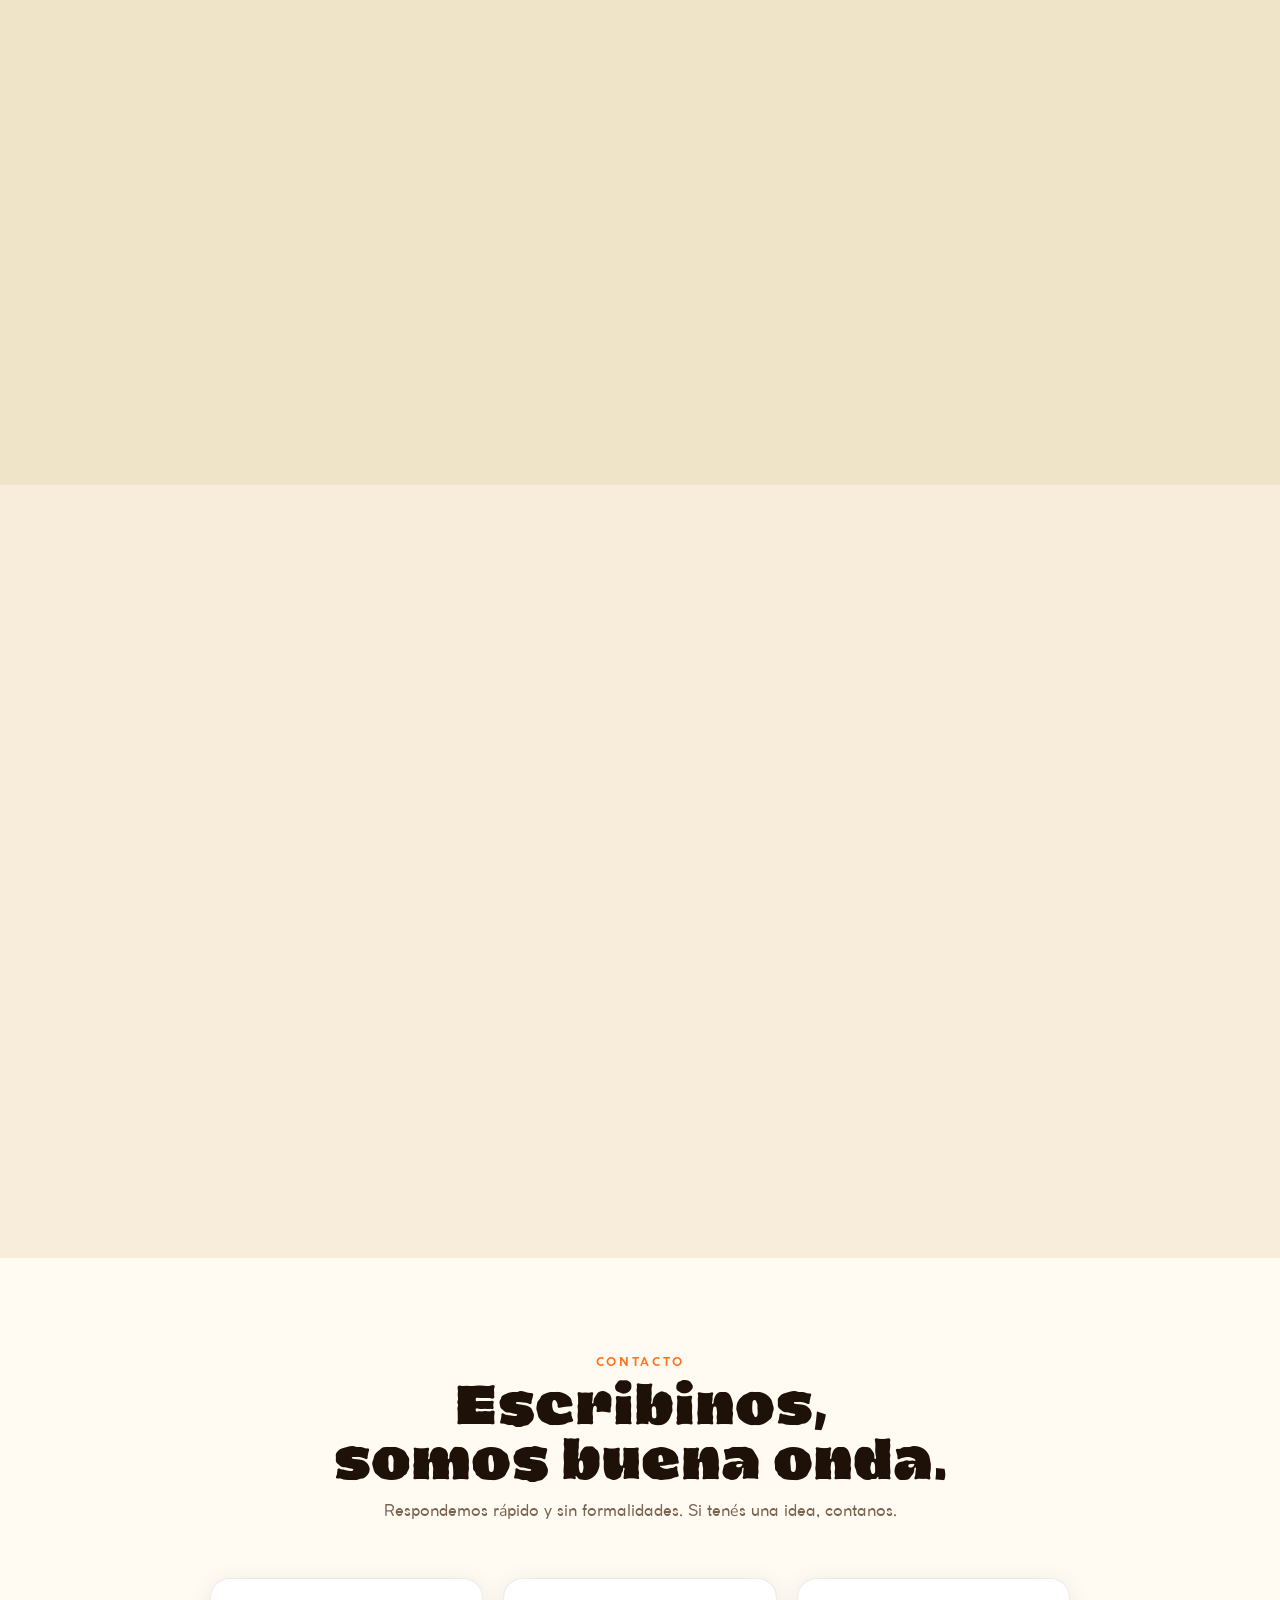
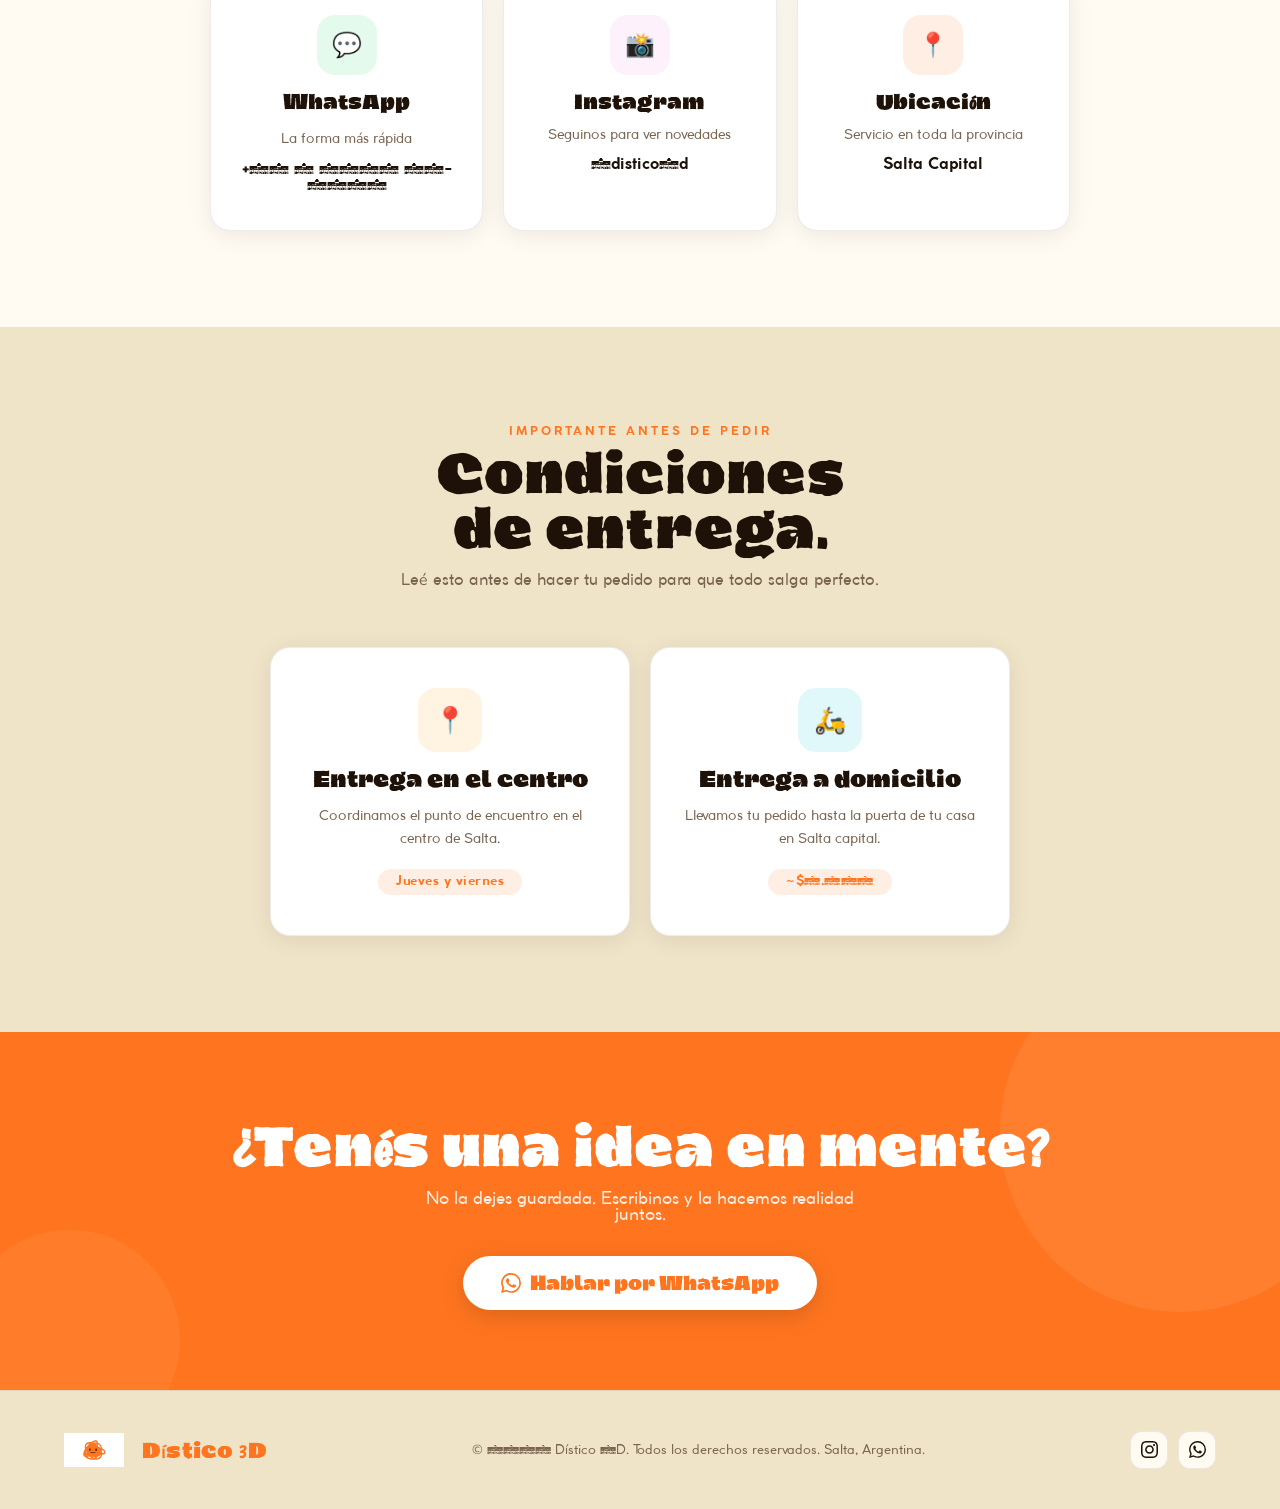
==== commit 25f652d4: "Fix unicode-range: limitar fuentes a caracteres soportados, fallback para acentos/numeros" ====
--- a/index.html
+++ b/index.html
@@ -13,19 +13,23 @@
   <link rel="preconnect" href="https://fonts.gstatic.com" crossorigin />
   <link href="https://fonts.googleapis.com/css2?family=Boogaloo&family=Nunito:wght@400;600;700;800;900&display=swap" rel="stylesheet" />
   <style>
+    /* Dingos Stamp — solo letras básicas A-Z a-z que soporta */
     @font-face {
       font-family: 'Dingos Stamp';
       src: url('assets/fonts/Dingos_Font/Dingos-Stamp_Black.ttf') format('truetype');
       font-weight: normal;
       font-style: normal;
       font-display: swap;
-    }
+      unicode-range: U+0041-005A, U+0061-007A;
+    }
+    /* Coco Gothic — solo ASCII básico imprimible que soporta el trial */
     @font-face {
       font-family: 'Coco Gothic';
       src: url('assets/fonts/CocoGothic/CocoGothic_trial.ttf') format('truetype');
       font-weight: 400;
       font-style: normal;
       font-display: swap;
+      unicode-range: U+0020-007E;
     }
     @font-face {
       font-family: 'Coco Gothic';
@@ -33,6 +37,7 @@
       font-weight: 700 900;
       font-style: normal;
       font-display: swap;
+      unicode-range: U+0020-007E;
     }
     @font-face {
       font-family: 'Coco Gothic';
@@ -40,6 +45,7 @@
       font-weight: 300;
       font-style: normal;
       font-display: swap;
+      unicode-range: U+0020-007E;
     }
     :root {
       /* Paleta "té con leche" */
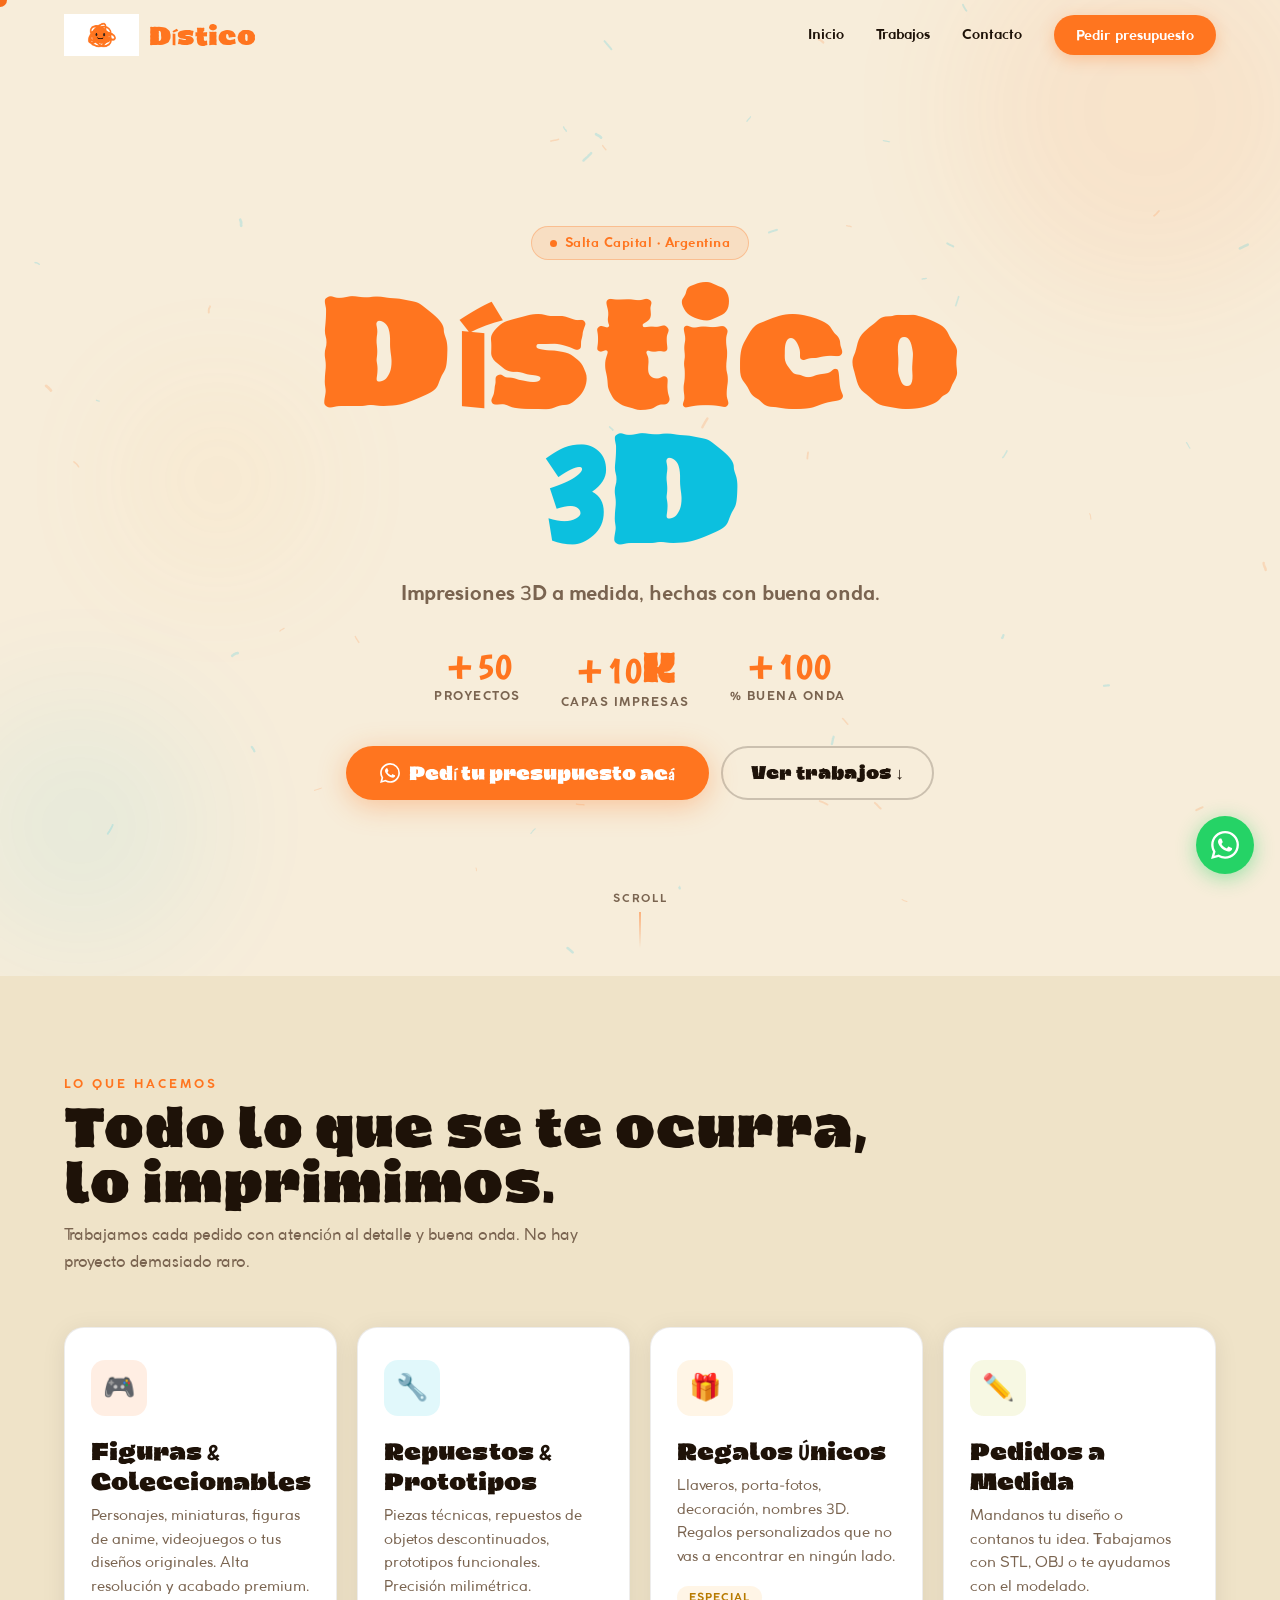
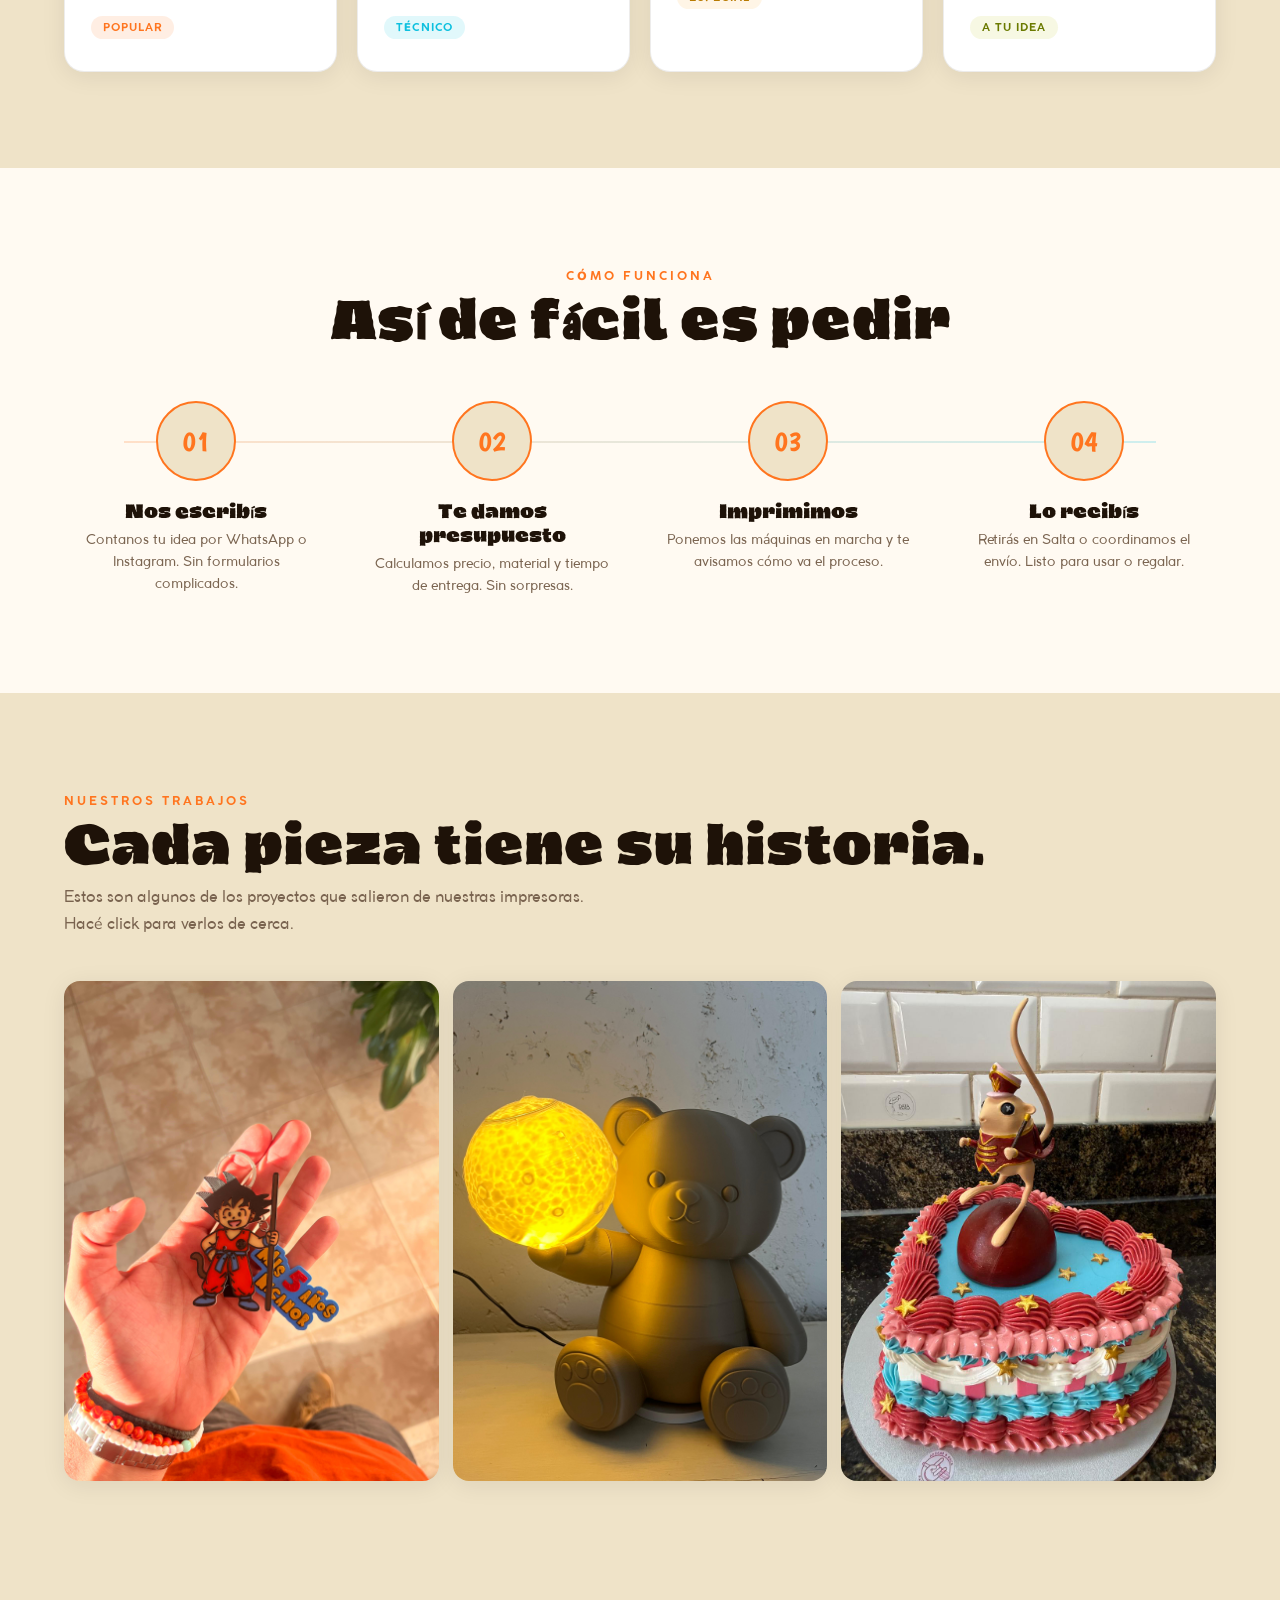
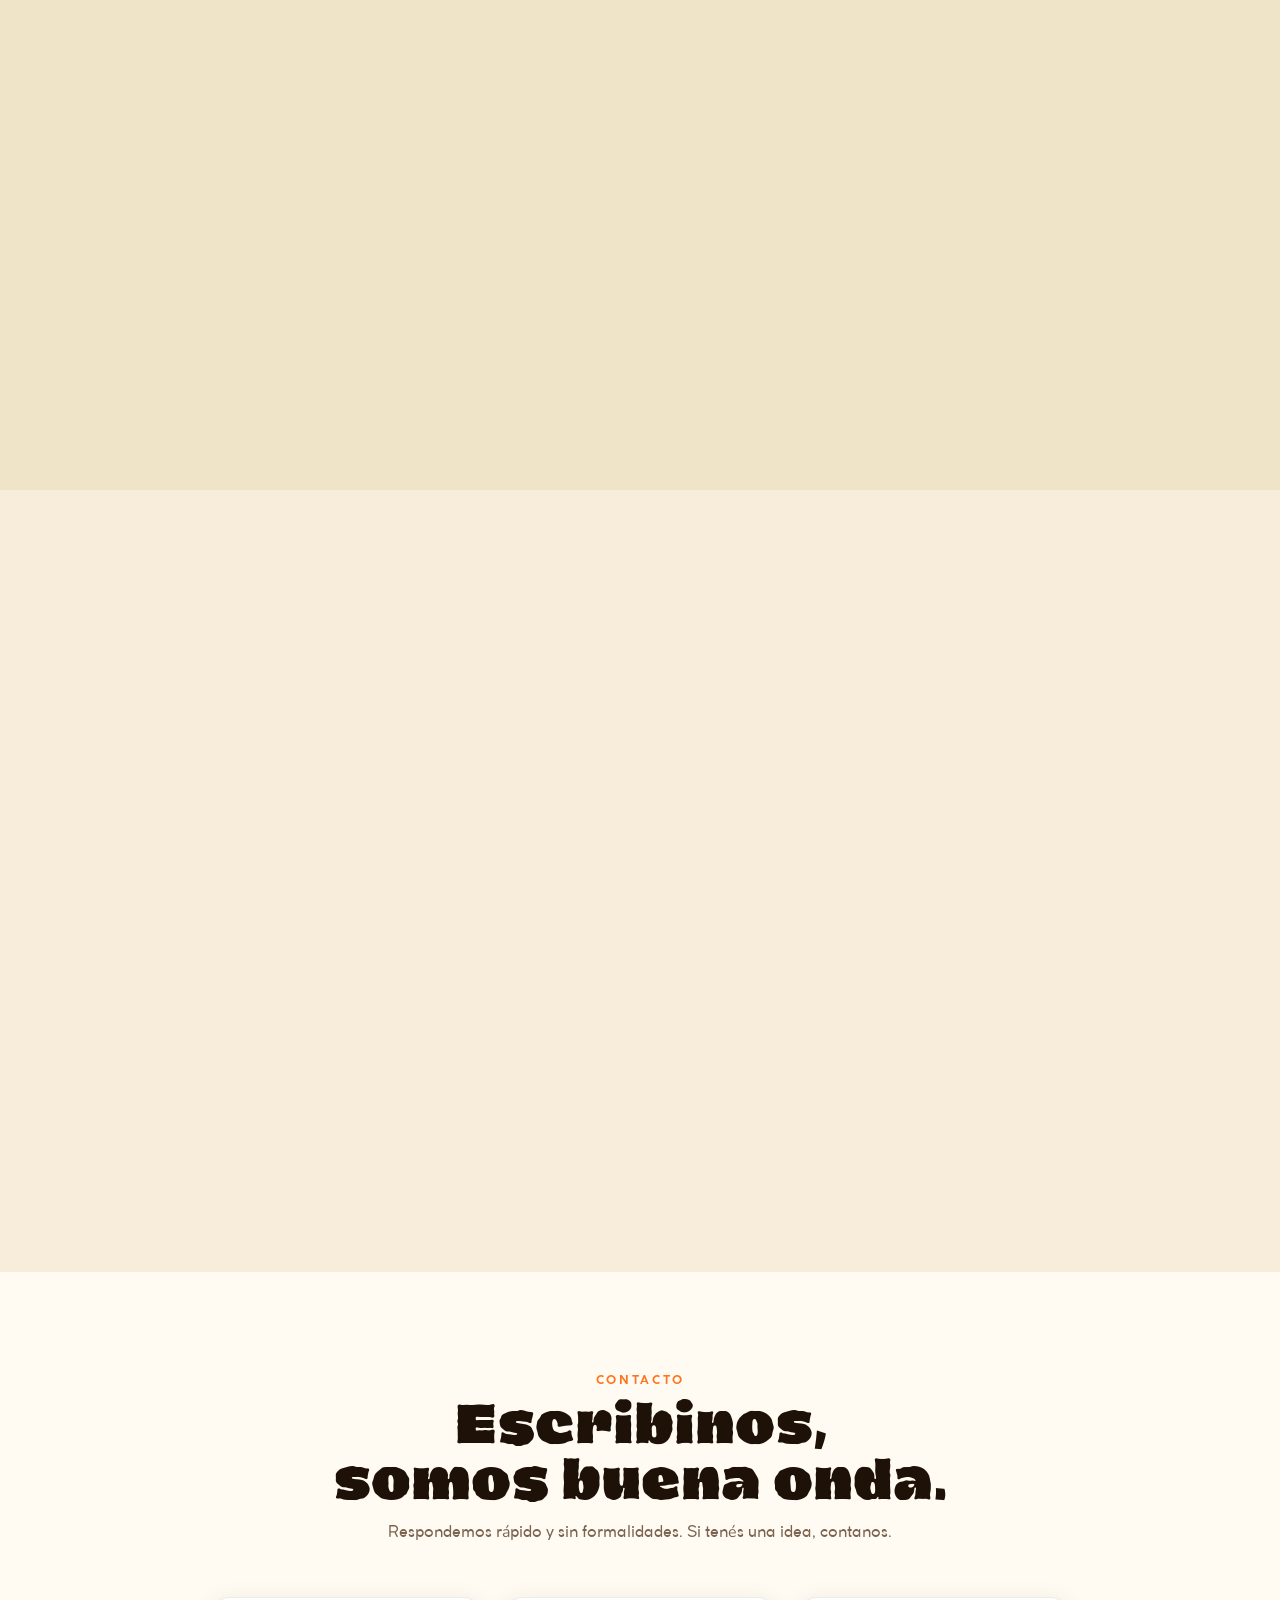
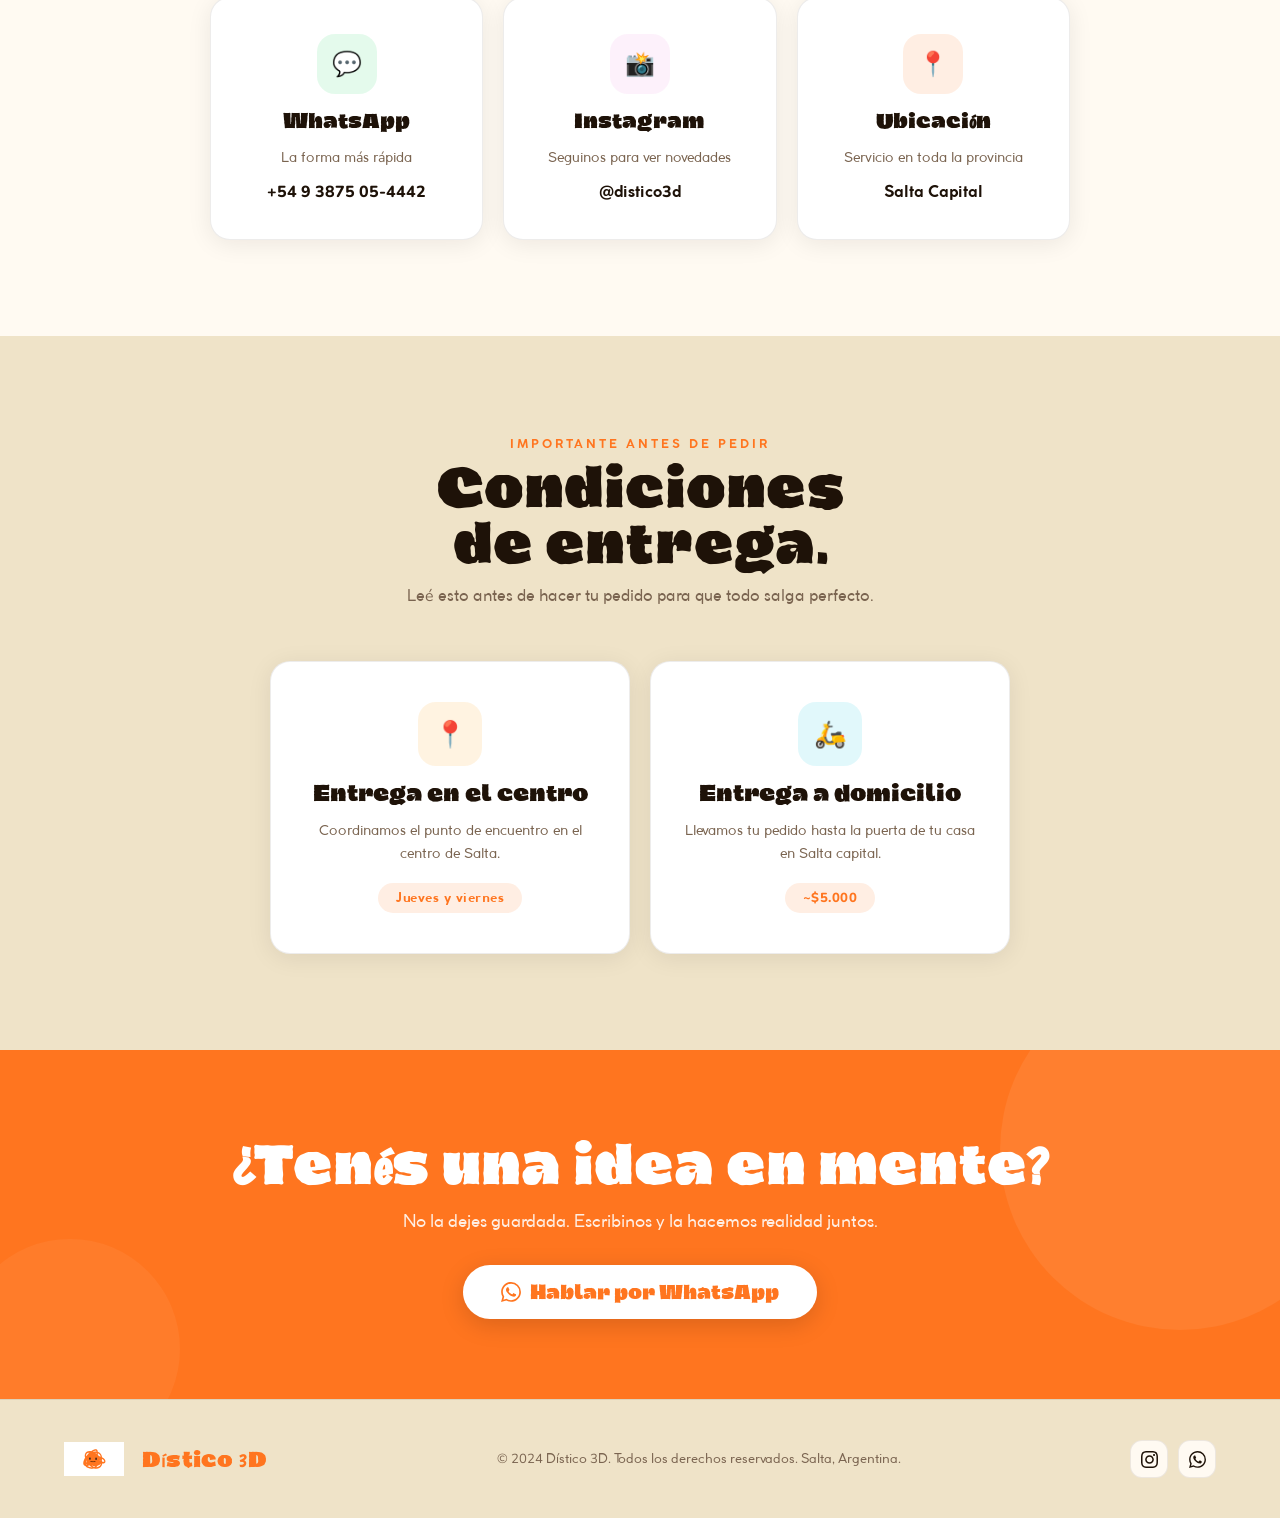
==== commit 1daf5fdf: "Fix: restringir Coco Gothic trial a solo letras A-Z, fallback Nunito para numeros y especiales" ====
--- a/index.html
+++ b/index.html
@@ -29,7 +29,7 @@
       font-weight: 400;
       font-style: normal;
       font-display: swap;
-      unicode-range: U+0020-007E;
+      unicode-range: U+0041-005A, U+0061-007A;
     }
     @font-face {
       font-family: 'Coco Gothic';
@@ -37,7 +37,7 @@
       font-weight: 700 900;
       font-style: normal;
       font-display: swap;
-      unicode-range: U+0020-007E;
+      unicode-range: U+0041-005A, U+0061-007A;
     }
     @font-face {
       font-family: 'Coco Gothic';
@@ -45,7 +45,7 @@
       font-weight: 300;
       font-style: normal;
       font-display: swap;
-      unicode-range: U+0020-007E;
+      unicode-range: U+0041-005A, U+0061-007A;
     }
     :root {
       /* Paleta "té con leche" */
